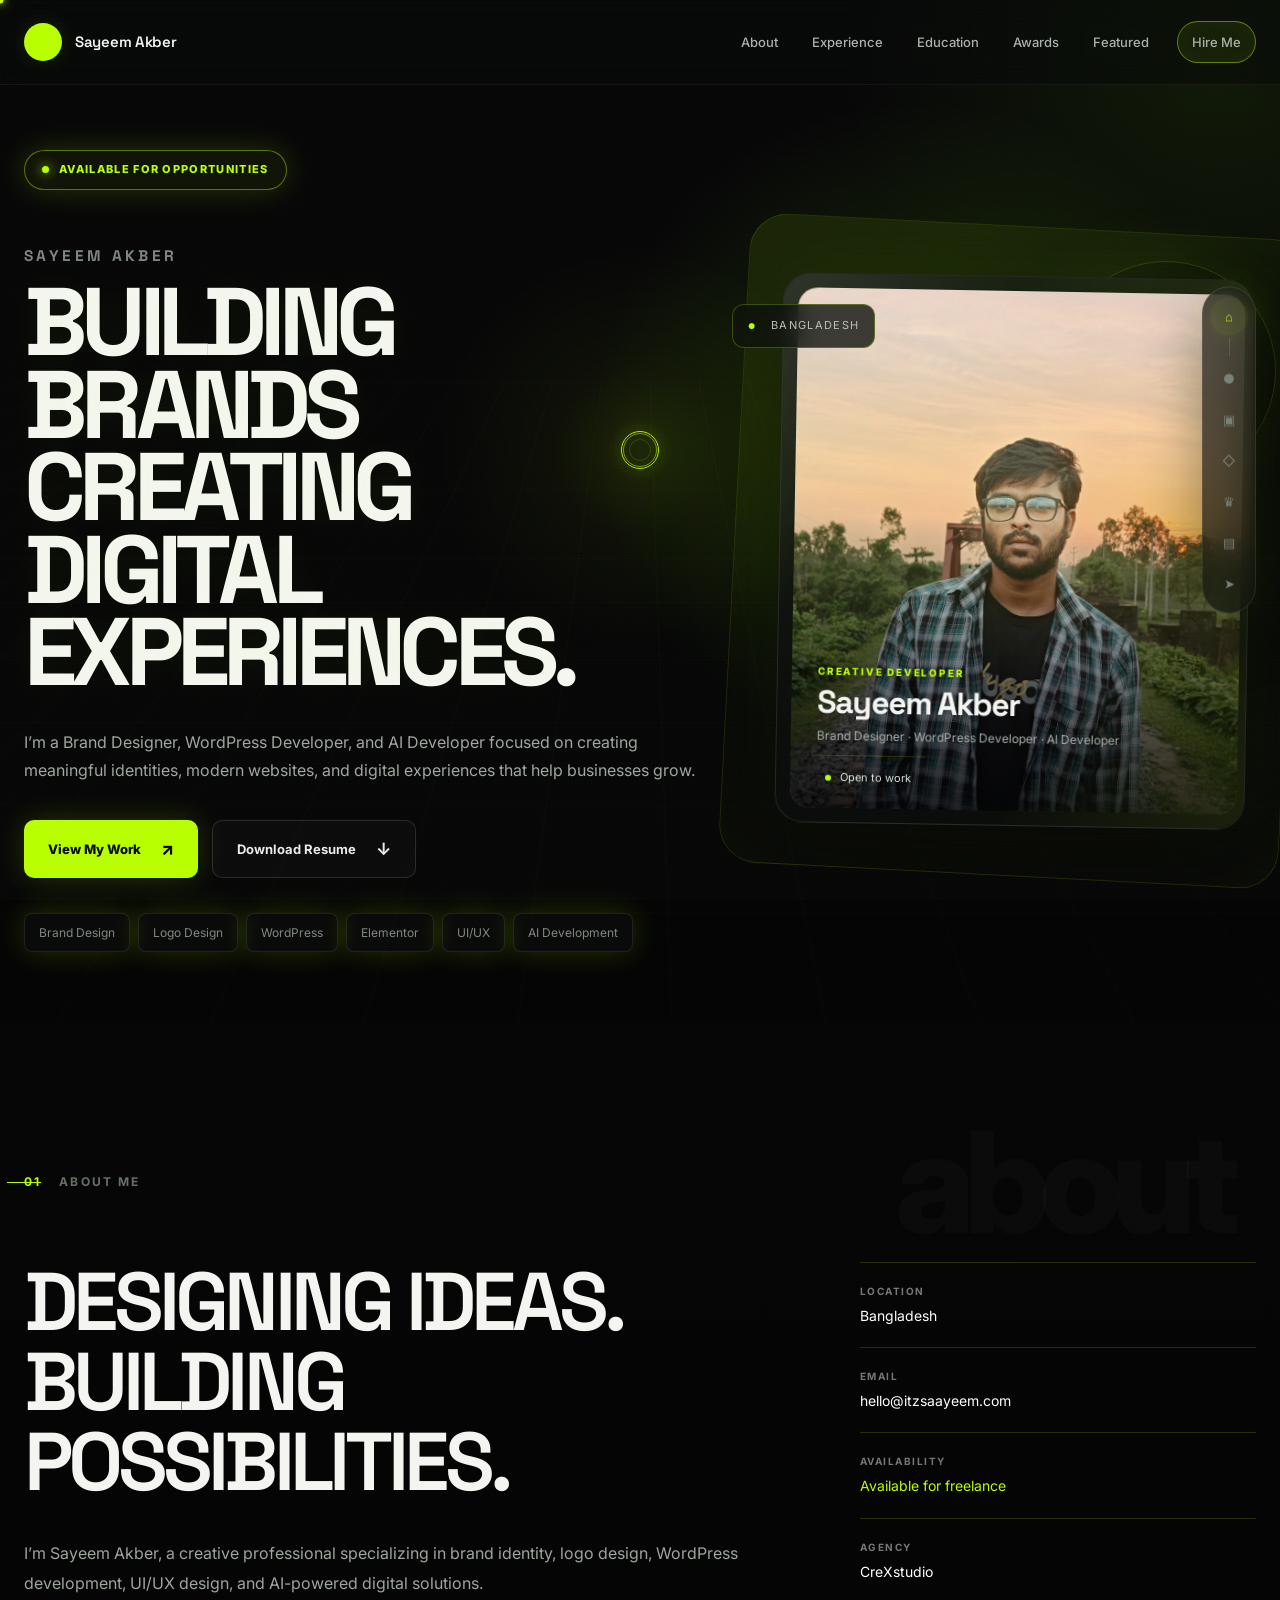
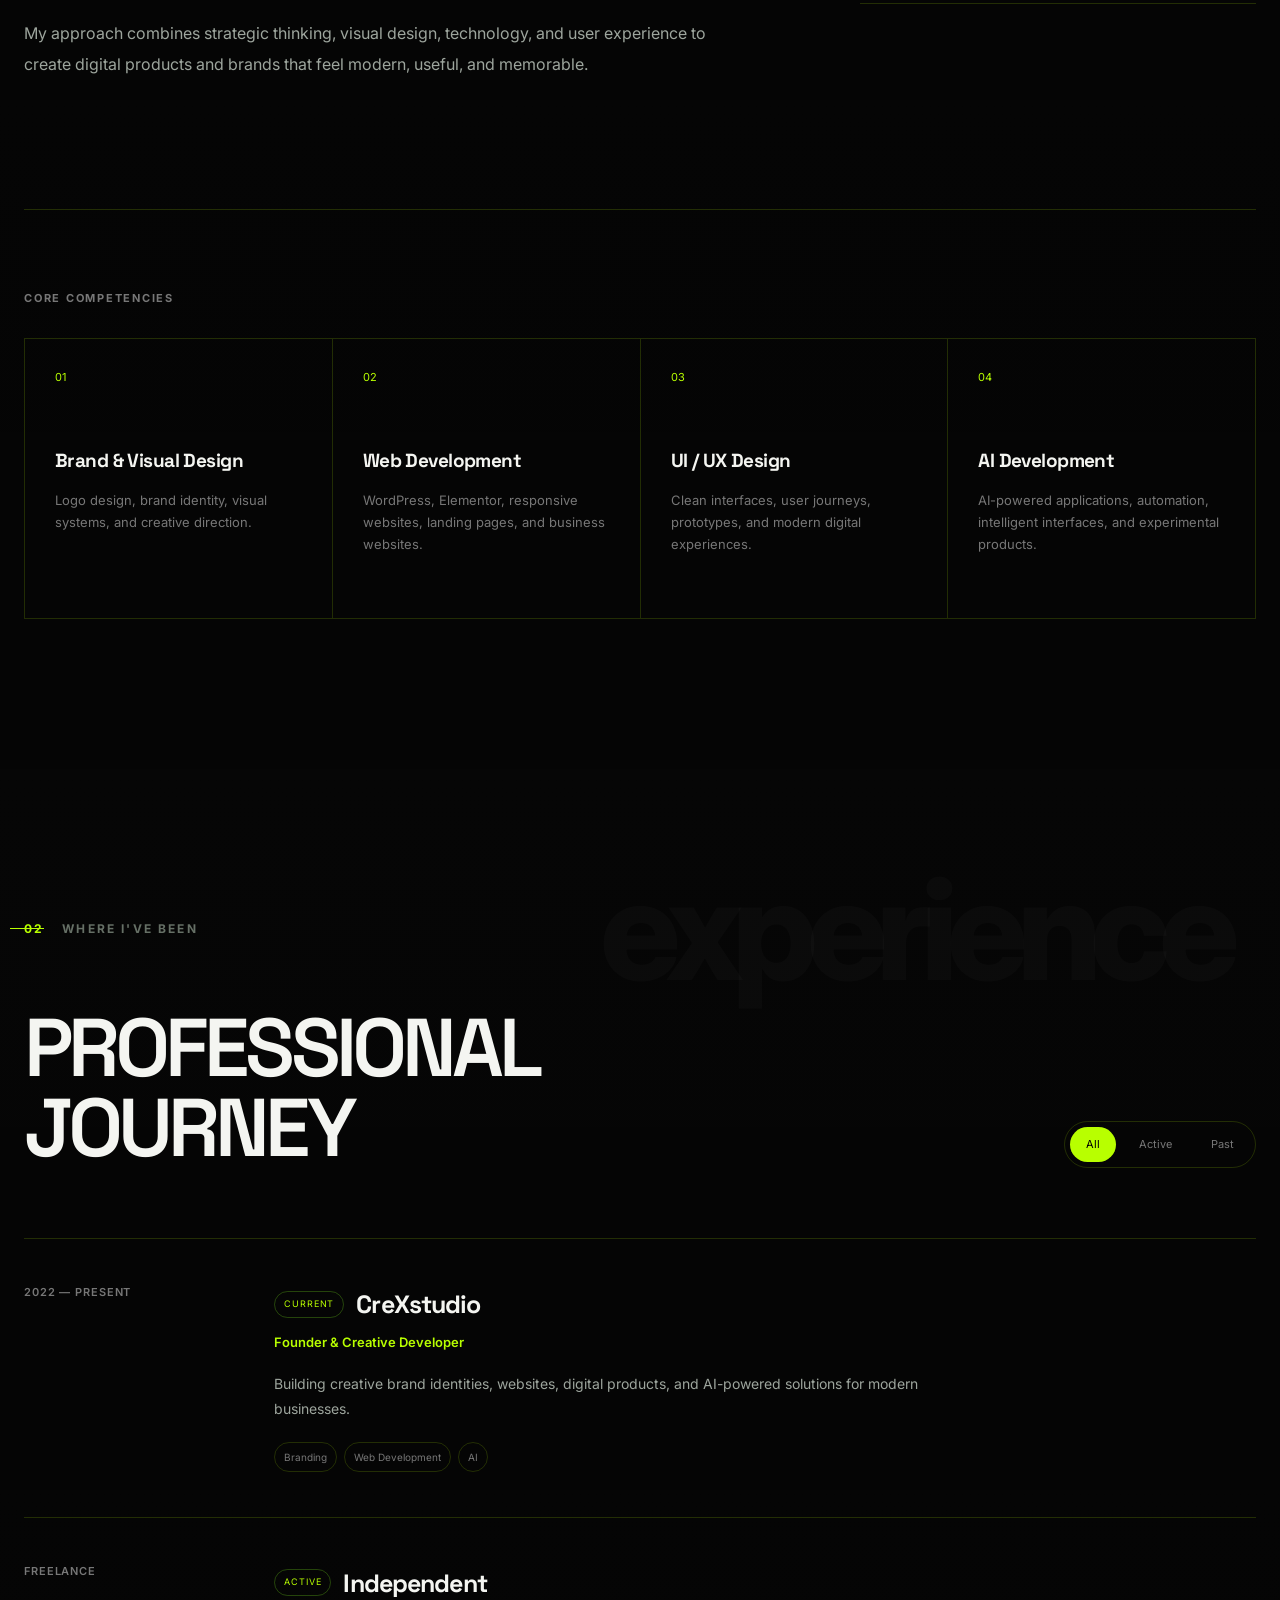
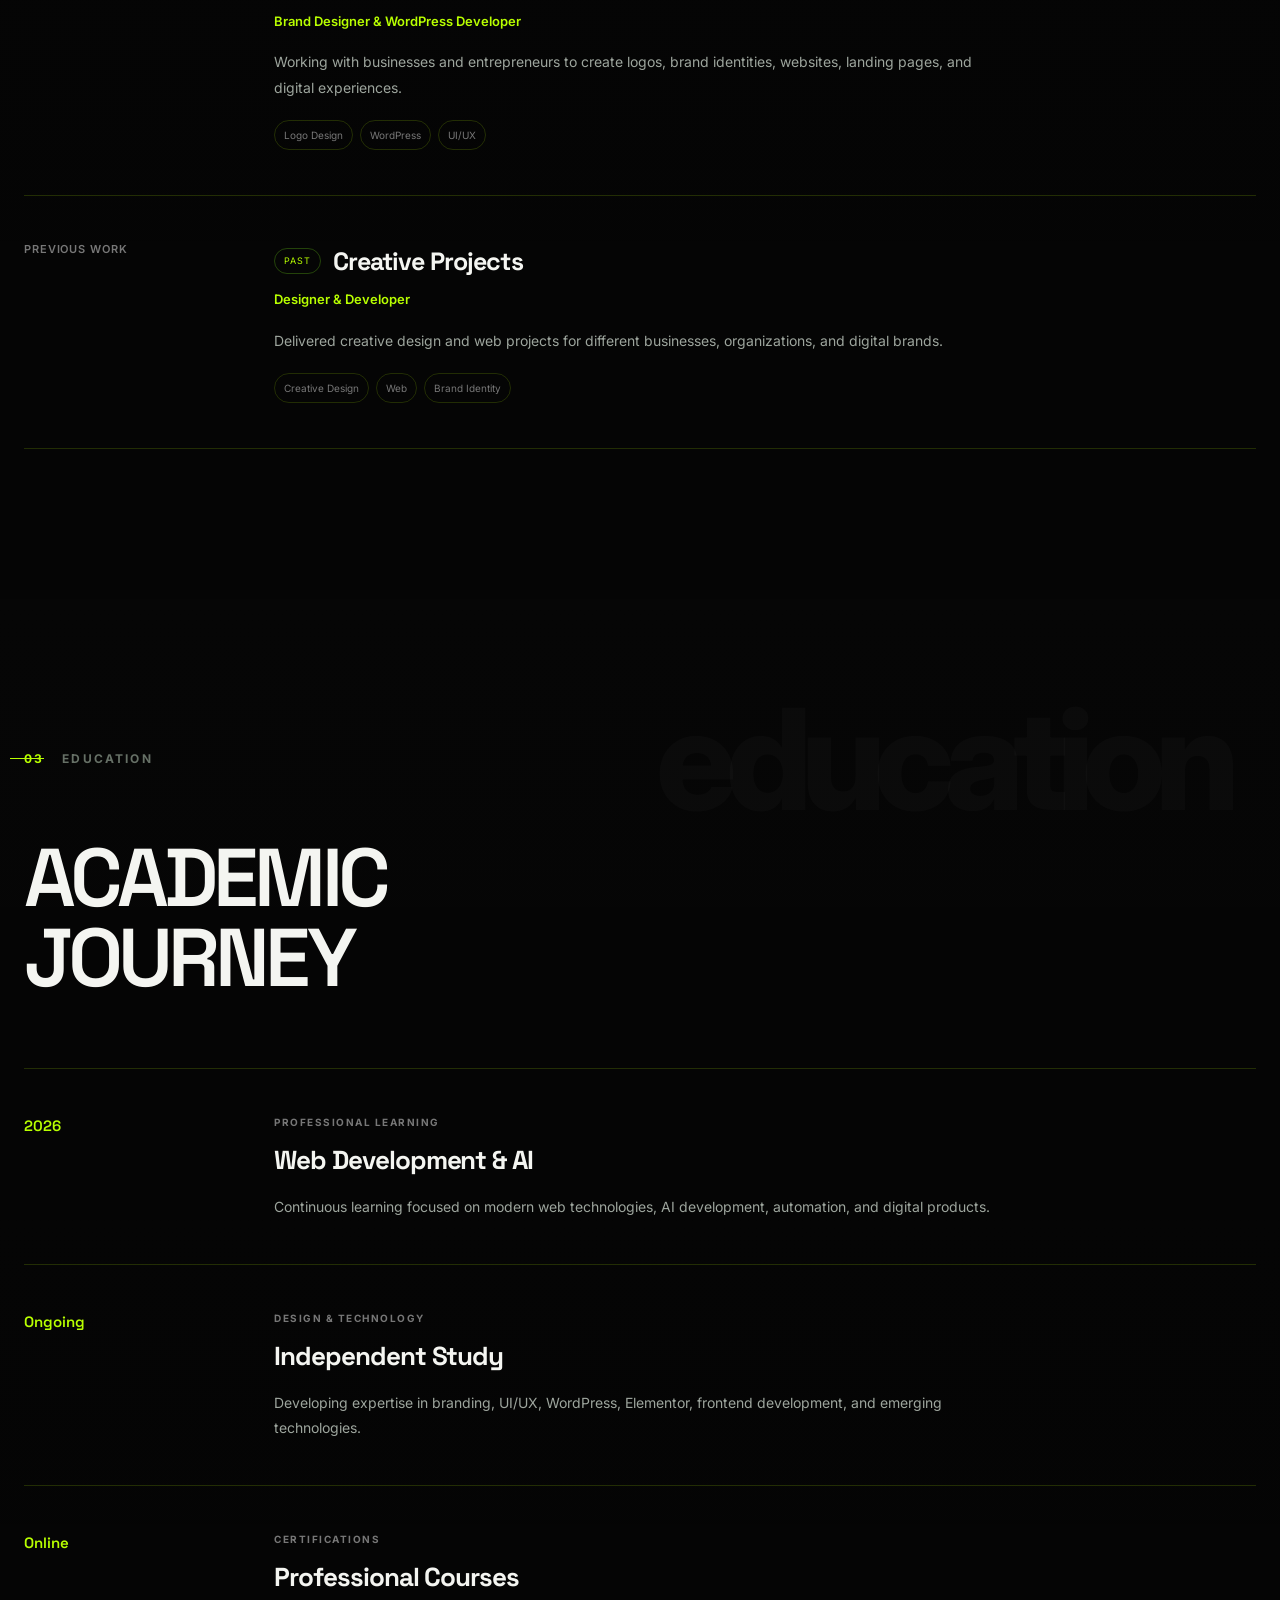
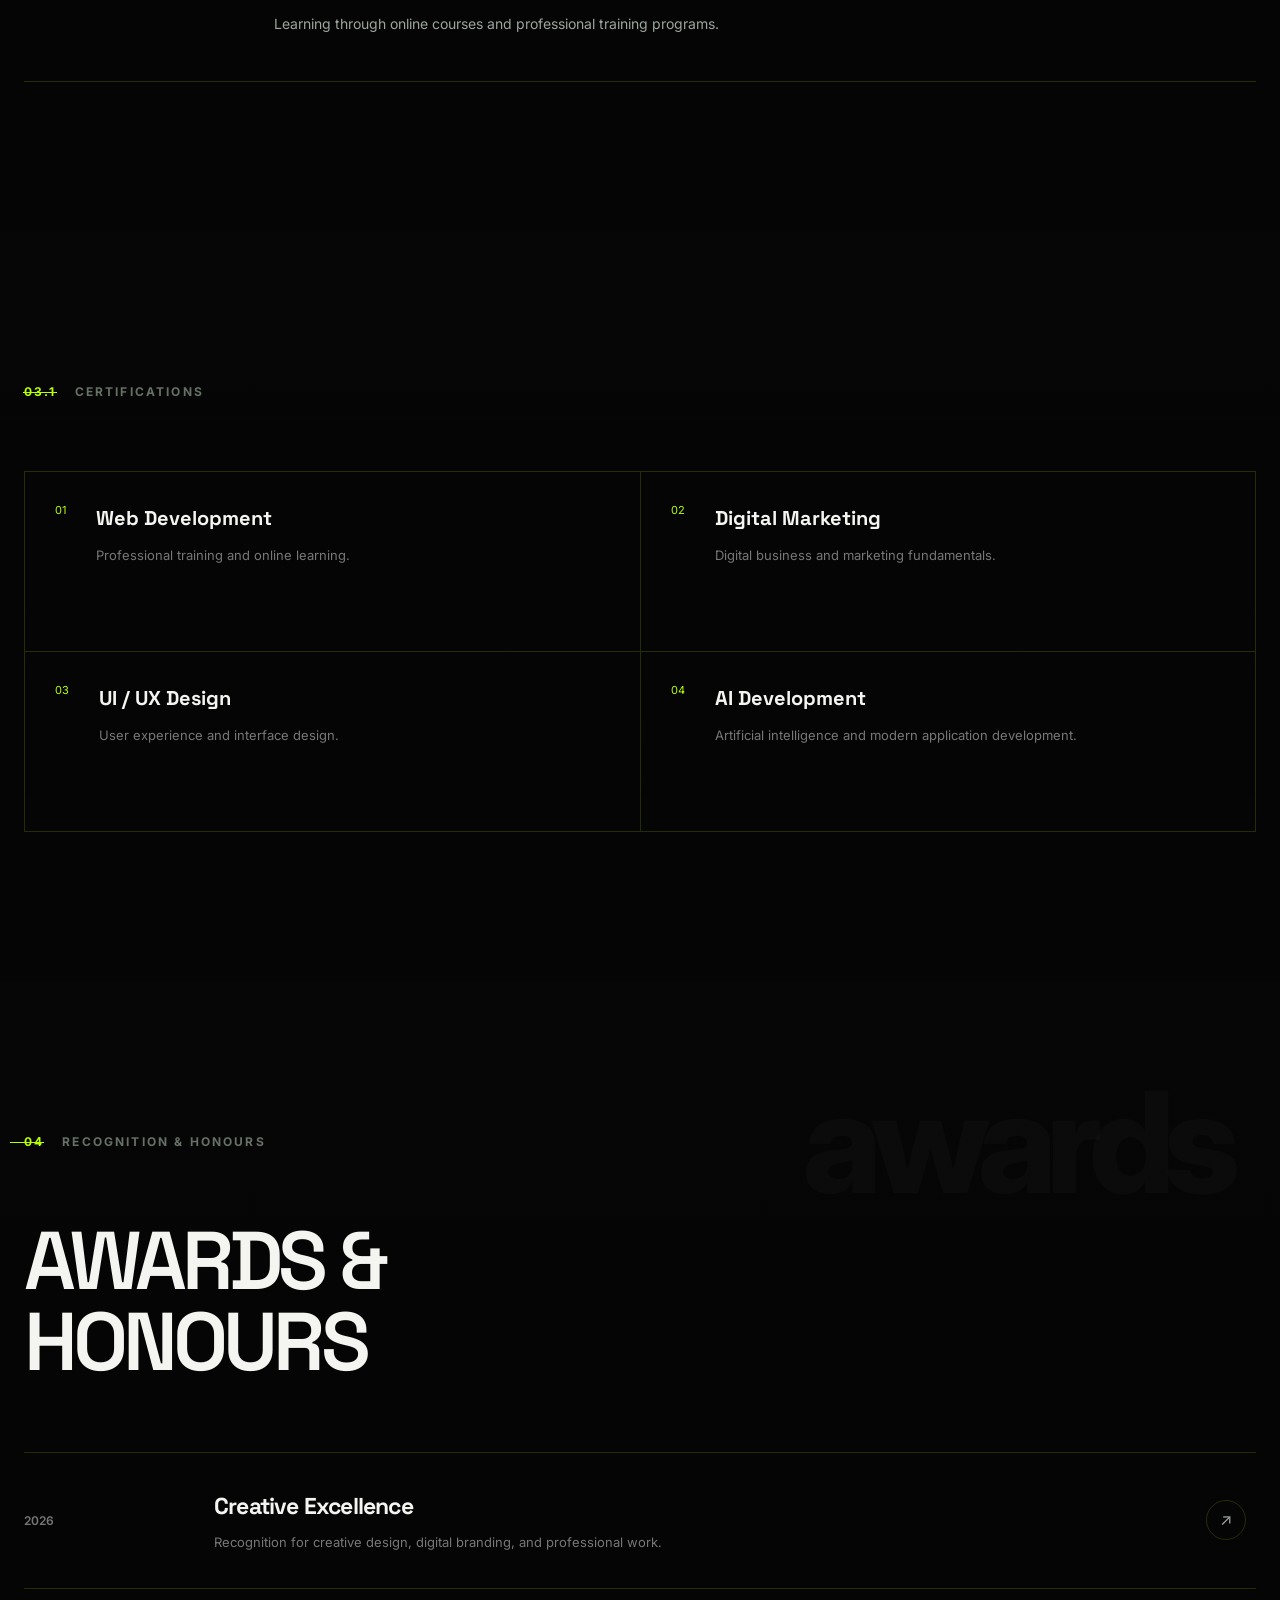
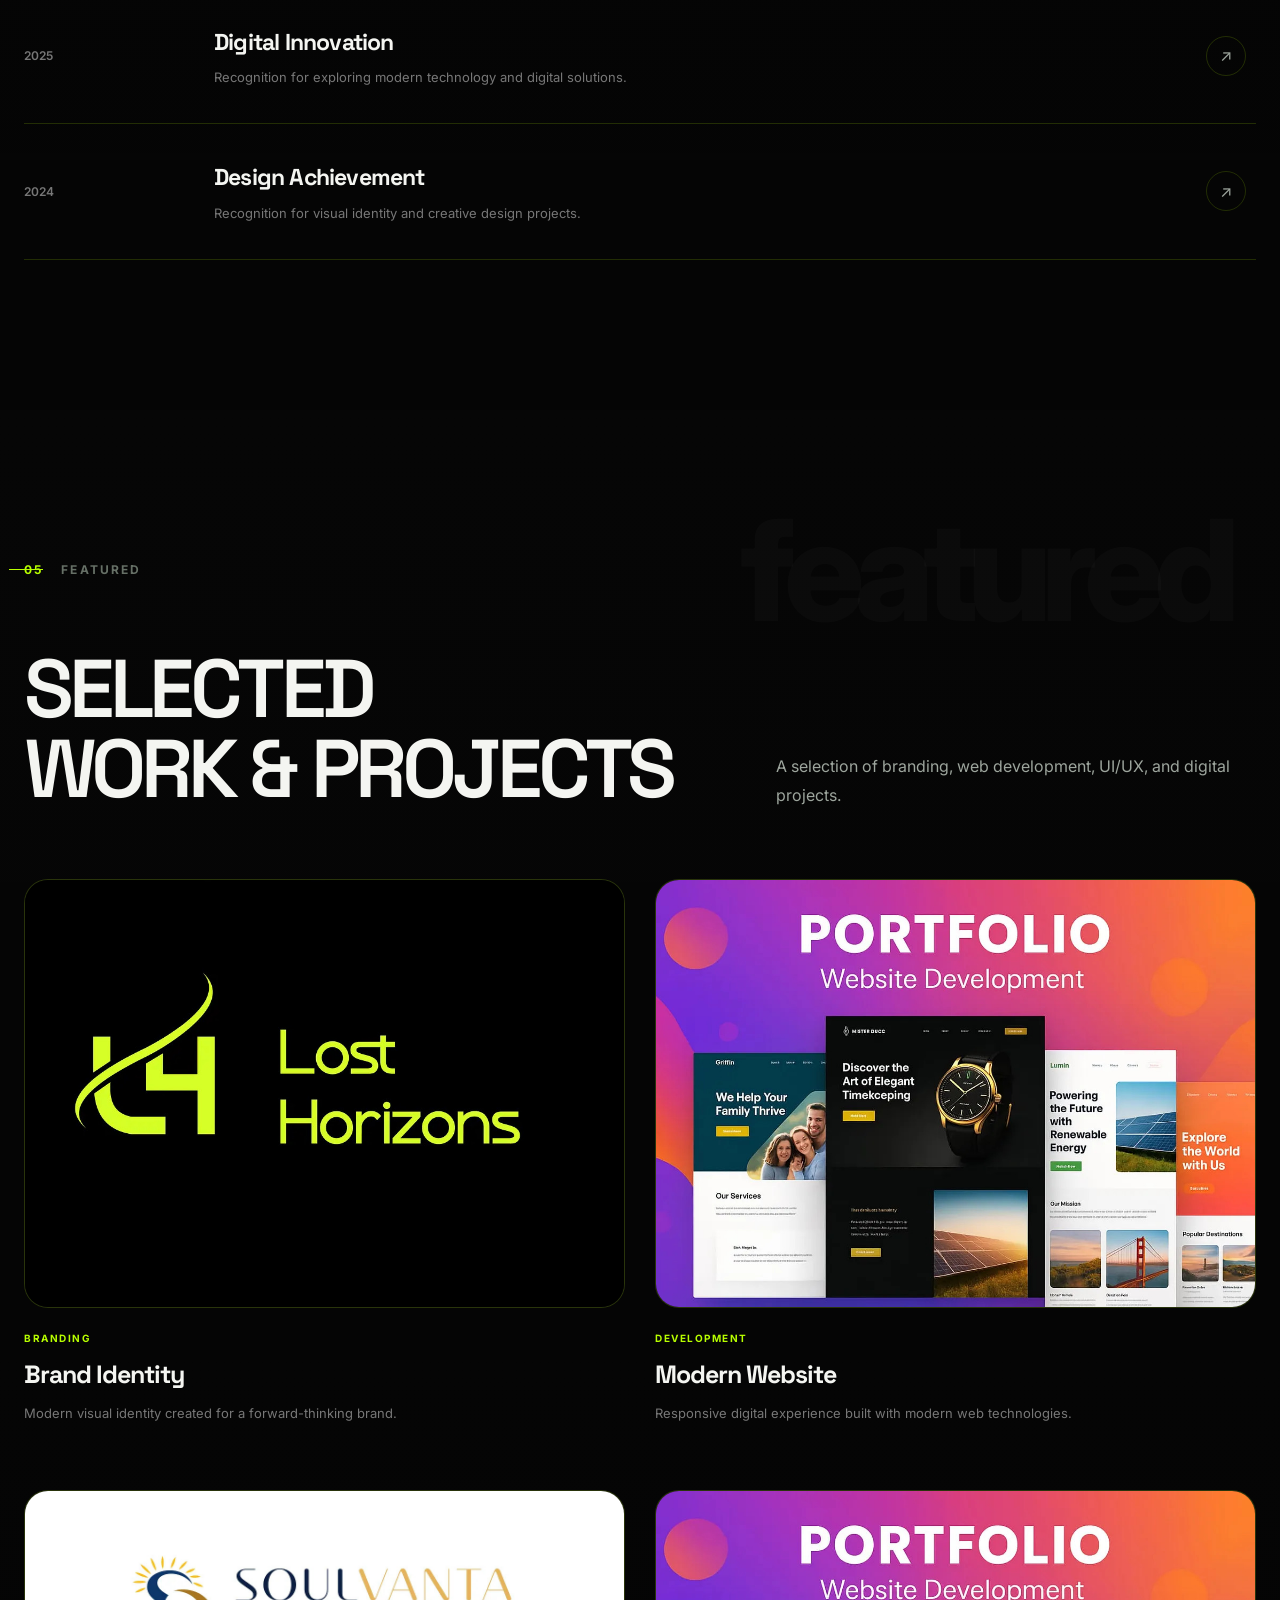
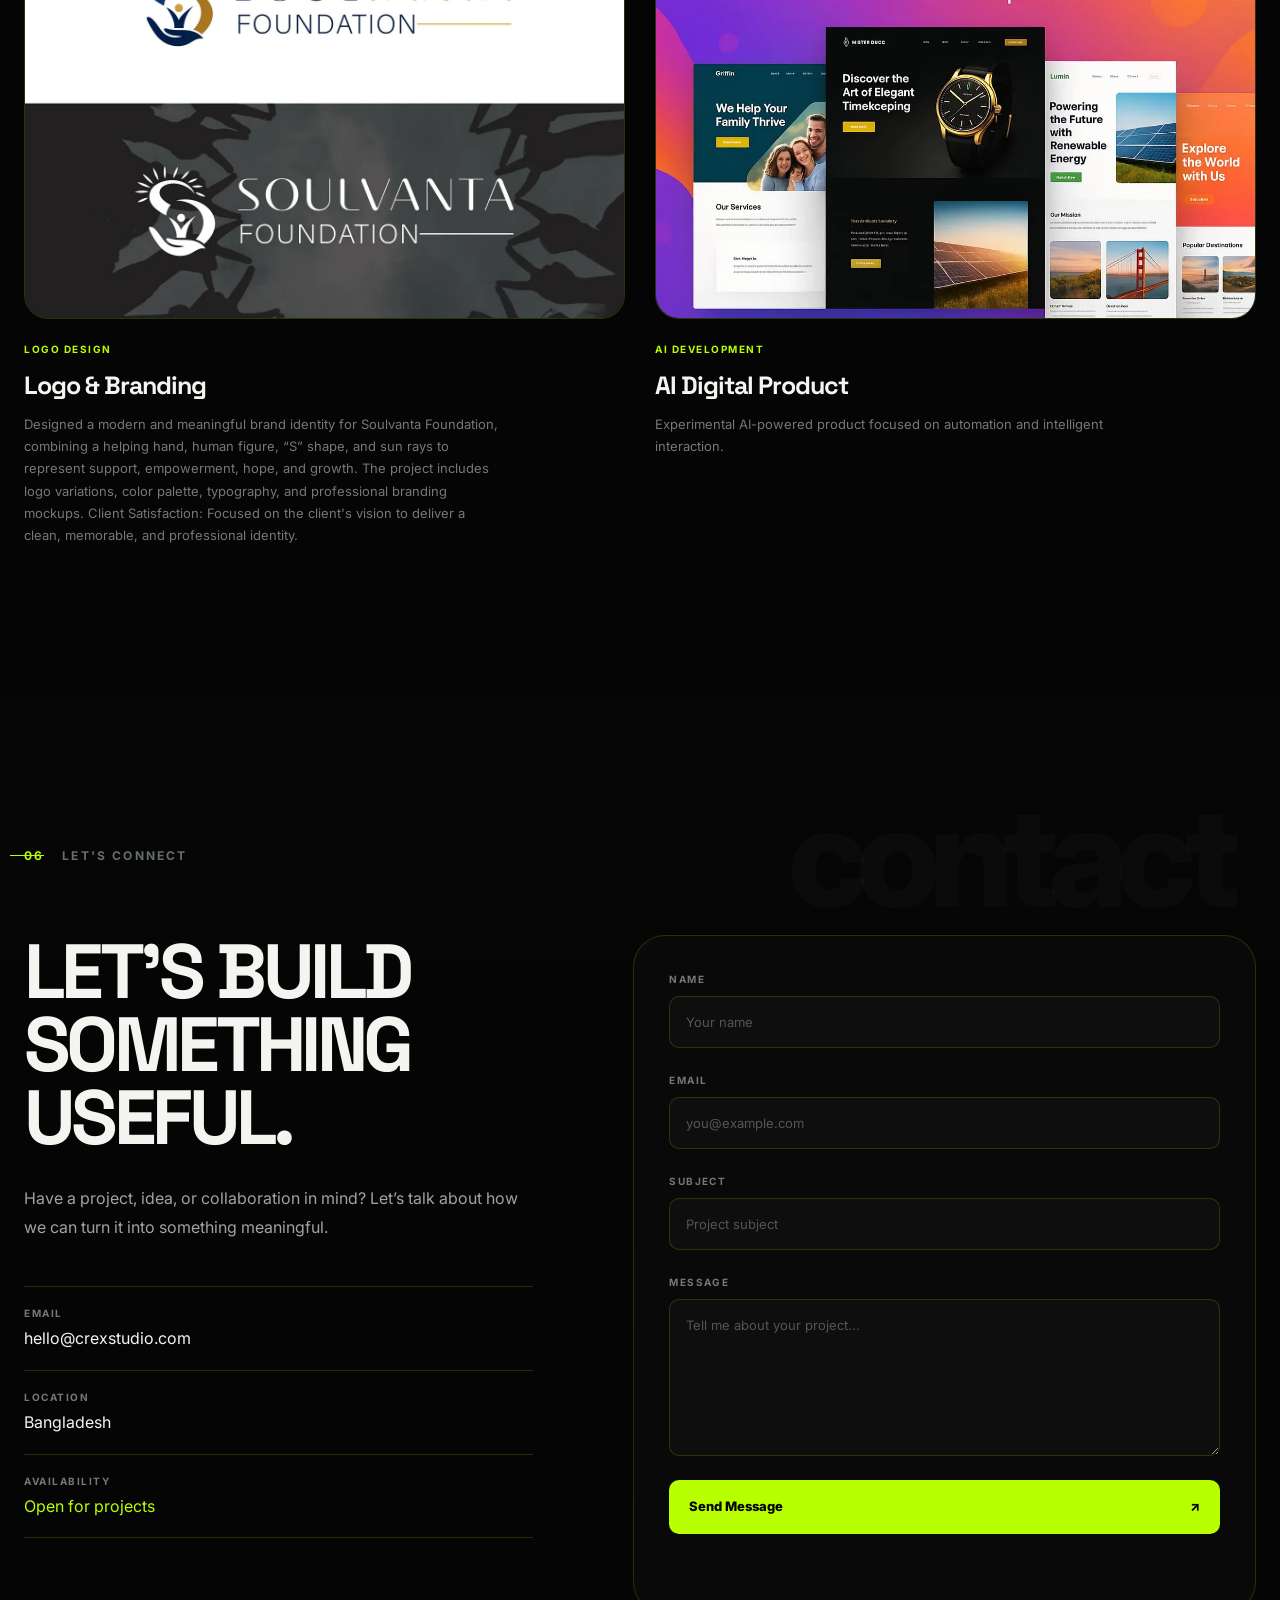
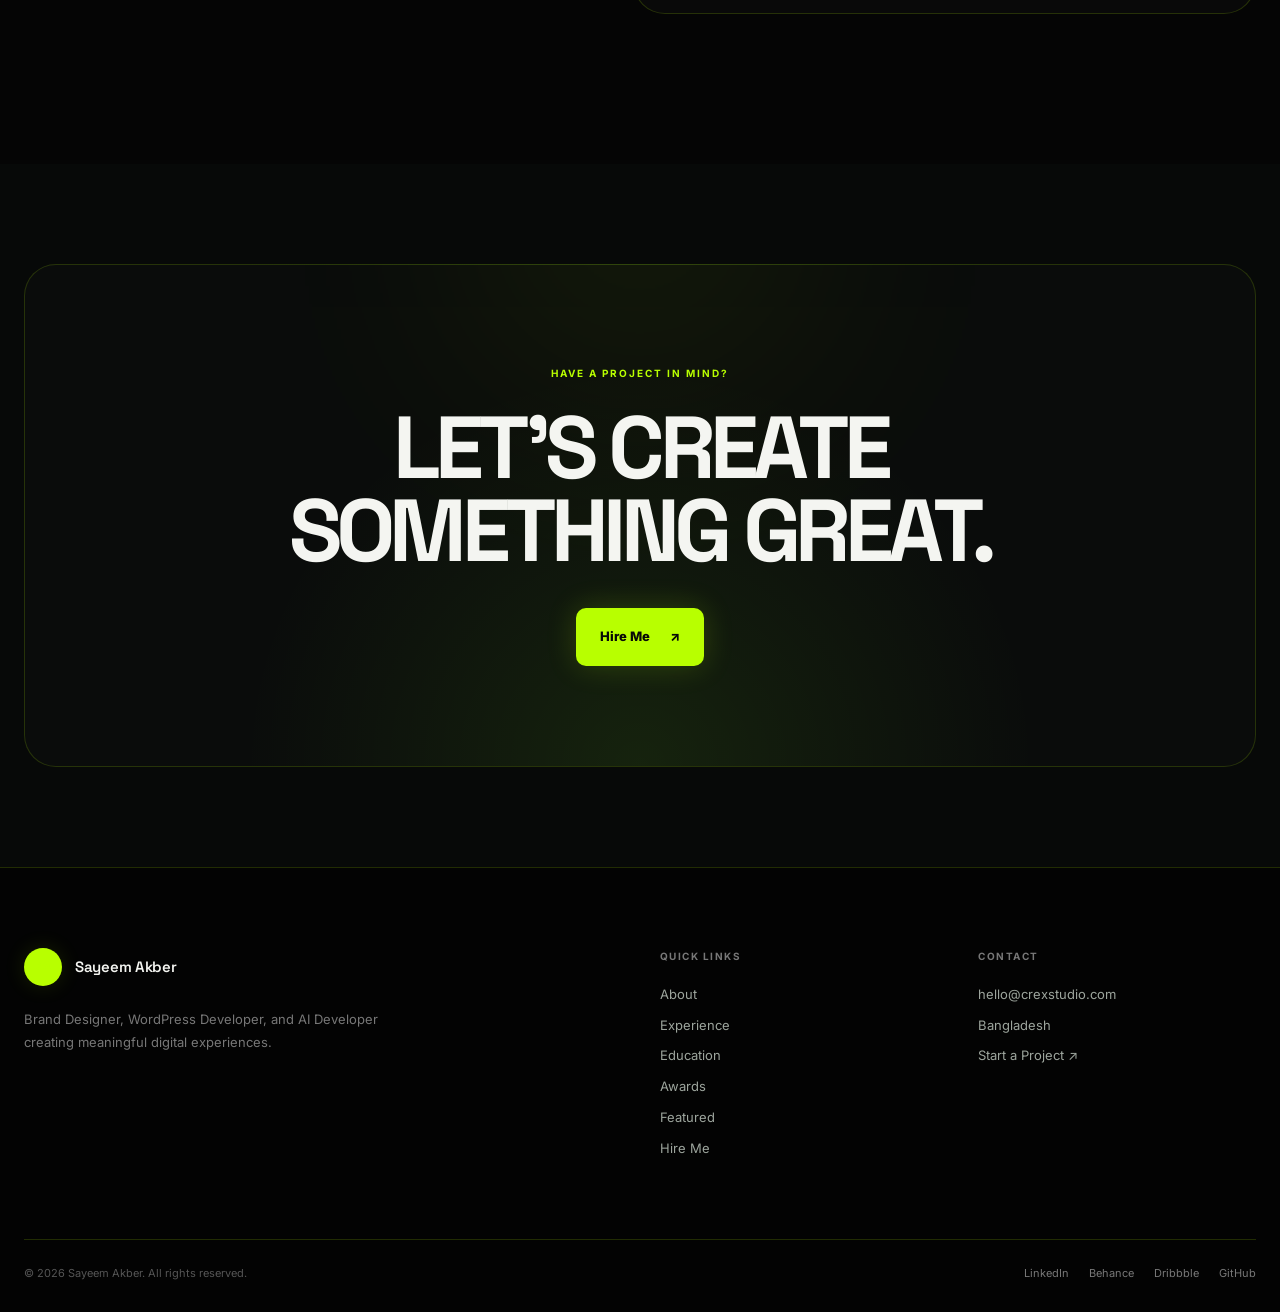
==== index.html @ 8670a40b "Add files via upload" ====
<!DOCTYPE html>
<html lang="en">
<head>
    <meta charset="UTF-8">

    <meta name="viewport" content="width=device-width, initial-scale=1.0">

    <meta
        name="description"
        content="Sayeem Akber — Brand Designer, WordPress Developer and AI Developer."
    >

    <meta
        name="keywords"
        content="Sayeem Akber, Brand Designer, Logo Designer, WordPress Developer, AI Developer, UI UX Designer"
    >

    <meta name="author" content="Sayeem Akber">

    <title>Sayeem Akber — Brand Designer & Developer</title>

    <!-- Google Fonts -->
    <link rel="preconnect" href="https://fonts.googleapis.com">
    <link rel="preconnect" href="https://fonts.gstatic.com" crossorigin>

    <link
        href="https://fonts.googleapis.com/css2?family=Inter:wght@400;500;600;700;800&family=Space+Grotesk:wght@400;500;600;700&display=swap"
        rel="stylesheet"
    >

    <!-- Main CSS -->
    <link rel="stylesheet" href="./css/style.css">

    <!-- Responsive CSS -->
    <link rel="stylesheet" href="./css/responsive.css">
</head>

<body>
    <!-- Cinematic cursor is injected by JavaScript -->

<!-- =========================================================
     PAGE LOADER
========================================================= -->

<div class="page-loader" id="pageLoader">
    <div class="loader-content">
        <span class="loader-logo">SA</span>
        <span class="loader-text">Loading...</span>
    </div>
</div>


<!-- =========================================================
     HEADER
========================================================= -->

<header class="site-header" id="siteHeader">

    <div class="container header-container">

        <!-- Logo -->
        <a href="#home" class="site-logo">
            <span class="logo-mark">SA</span>
            <span class="logo-text">Sayeem Akber</span>
        </a>


        <!-- Desktop Navigation -->
        <nav class="main-navigation" id="mainNavigation">

            <a href="#about" class="nav-link">
                About
            </a>

            <a href="#experience" class="nav-link">
                Experience
            </a>

            <a href="#education" class="nav-link">
                Education
            </a>

            <a href="#awards" class="nav-link">
                Awards
            </a>

            <a href="#featured" class="nav-link">
                Featured
            </a>

            <a href="#contact" class="nav-link nav-hire">
                Hire Me
            </a>

        </nav>


        <!-- Mobile Menu Button -->
        <button
            class="mobile-menu-toggle"
            id="mobileMenuToggle"
            aria-label="Open navigation menu"
            aria-expanded="false"
        >
            <span></span>
            <span></span>
            <span></span>
        </button>

    </div>

</header>


<!-- Floating section navigation -->
<div class="motion-rail" aria-label="Section navigation">
  <a href="#home" data-section="home" title="Home">⌂</a>
  <span class="rail-line"></span>
  <a href="#about" data-section="about" title="About">●</a>
  <a href="#experience" data-section="experience" title="Experience">▣</a>
  <a href="#education" data-section="education" title="Education">◇</a>
  <a href="#awards" data-section="awards" title="Awards">♛</a>
  <a href="#featured" data-section="featured" title="Work">▤</a>
  <a href="#contact" data-section="contact" title="Contact">➤</a>
</div>
<div class="pointer-spot" aria-hidden="true"></div>

<!-- =========================================================
     MAIN
========================================================= -->

<main>


<!-- =========================================================
     HERO SECTION
========================================================= -->

<section class="hero-section" id="home">

    <div class="hero-background">

        <div class="hero-grid"></div>

        <div class="hero-glow hero-glow-one"></div>

        <div class="hero-glow hero-glow-two"></div>

    </div>


    <div class="container hero-container">

        <!-- Hero Content -->

        <div class="hero-content">

            <!-- Availability -->

            <div class="availability-badge">

                <span class="availability-dot"></span>

                <span>
                    Available for Opportunities
                </span>

            </div>


            <!-- Main Heading -->

            <h1 class="hero-title">

                <span class="hero-name">
                    Sayeem Akber
                </span>

                <span class="hero-headline">
                    BUILDING BRANDS
                    <br>
                    CREATING DIGITAL
                    <br>
                    EXPERIENCES.
                </span>

            </h1>


            <!-- Introduction -->

            <p class="hero-description">

                I’m a Brand Designer, WordPress Developer, and AI Developer
                focused on creating meaningful identities, modern websites,
                and digital experiences that help businesses grow.

            </p>


            <!-- Hero Buttons -->

            <div class="hero-buttons">

                <a href="#featured" class="btn btn-primary">
                    <span>View My Work</span>
                    <span class="btn-arrow">↗</span>
                </a>


                <a
                    href="./resume/Sayeem-Akber-Resume.pdf"
                    class="btn btn-secondary"
                    target="_blank"
                    rel="noopener"
                >
                    <span>Download Resume</span>
                    <span class="btn-arrow">↓</span>
                </a>

            </div>


            <!-- Skill Tags -->

            <div class="skill-tags">

                <span class="skill-tag">
                    Brand Design
                </span>

                <span class="skill-tag">
                    Logo Design
                </span>

                <span class="skill-tag">
                    WordPress
                </span>

                <span class="skill-tag">
                    Elementor
                </span>

                <span class="skill-tag">
                    UI/UX
                </span>

                <span class="skill-tag">
                    AI Development
                </span>

            </div>

        </div>


        <!-- Hero Profile Card -->

        <div class="hero-profile">

            <div class="profile-card">

                <div class="profile-image-wrapper">

                    <div class="profile-image-glow"></div>

                    <img
                        src="./assets/profile.jpg"
                        alt="Sayeem Akber"
                        class="profile-image"
                    >

                </div>


                <div class="profile-card-content">

                    <span class="profile-role">
                        Creative Developer
                    </span>

                    <h2>
                        Sayeem Akber
                    </h2>

                    <p>
                        Brand Designer · WordPress Developer · AI Developer
                    </p>

                </div>


                <div class="profile-status">

                    <span class="status-dot"></span>

                    <span>
                        Open to work
                    </span>

                </div>

            </div>


            <!-- Location -->

            <div class="hero-location">

                <span class="location-icon">
                    ●
                </span>

                <span>
                    Bangladesh
                </span>

            </div>

        </div>

    </div>

</section>


<!-- =========================================================
     ABOUT SECTION
========================================================= -->

<section class="about-section section" id="about">

    <div class="container">

        <div class="section-header reveal-up">

            <span class="section-number">
                01
            </span>

            <span class="section-label">
                About Me
            </span>

        </div>


        <div class="about-grid">

            <!-- About Intro -->

            <div class="about-intro">

                <h2 class="section-title reveal-up">
                    DESIGNING IDEAS.
                    <br>
                    BUILDING POSSIBILITIES.
                </h2>

                <p class="about-text">

                    I’m Sayeem Akber, a creative professional specializing
                    in brand identity, logo design, WordPress development,
                    UI/UX design, and AI-powered digital solutions.

                </p>

                <p class="about-text">

                    My approach combines strategic thinking, visual design,
                    technology, and user experience to create digital
                    products and brands that feel modern, useful, and memorable.

                </p>

            </div>


            <!-- About Details -->

            <div class="about-details">

                <div class="detail-item">

                    <span class="detail-label">
                        Location
                    </span>

                    <span class="detail-value">
                        Bangladesh
                    </span>

                </div>


                <div class="detail-item">

                    <span class="detail-label">
                        Email
                    </span>

                    <a
                        href="mailto:hello@itzsaayeem.com"
                        class="detail-value"
                    >
                        hello@itzsaayeem.com
                    </a>

                </div>


                <div class="detail-item">

                    <span class="detail-label">
                        Availability
                    </span>

                    <span class="detail-value available">
                        Available for freelance
                    </span>

                </div>


                <div class="detail-item">

                    <span class="detail-label">
                        Agency
                    </span>

                    <span class="detail-value">
                        CreXstudio
                    </span>

                </div>

            </div>

        </div>


        <!-- Core Competencies -->

        <div class="competencies">

            <div class="competencies-heading">

                <span>
                    Core Competencies
                </span>

            </div>


            <div class="competency-grid">

                <div class="competency-card">

                    <span class="competency-number">
                        01
                    </span>

                    <h3>
                        Brand & Visual Design
                    </h3>

                    <p>
                        Logo design, brand identity, visual systems,
                        and creative direction.
                    </p>

                </div>


                <div class="competency-card">

                    <span class="competency-number">
                        02
                    </span>

                    <h3>
                        Web Development
                    </h3>

                    <p>
                        WordPress, Elementor, responsive websites,
                        landing pages, and business websites.
                    </p>

                </div>


                <div class="competency-card">

                    <span class="competency-number">
                        03
                    </span>

                    <h3>
                        UI / UX Design
                    </h3>

                    <p>
                        Clean interfaces, user journeys,
                        prototypes, and modern digital experiences.
                    </p>

                </div>


                <div class="competency-card">

                    <span class="competency-number">
                        04
                    </span>

                    <h3>
                        AI Development
                    </h3>

                    <p>
                        AI-powered applications, automation,
                        intelligent interfaces, and experimental products.
                    </p>

                </div>

            </div>

        </div>

    </div>

</section>


<!-- =========================================================
     EXPERIENCE SECTION
========================================================= -->

<section class="experience-section section" id="experience">

    <div class="container">

        <div class="section-header reveal-up">

            <span class="section-number">
                02
            </span>

            <span class="section-label">
                Where I've Been
            </span>

        </div>


        <div class="section-heading-row">

            <h2 class="section-title reveal-up">
                PROFESSIONAL
                <br>
                JOURNEY
            </h2>


            <!-- Experience Filters -->

            <div class="experience-filters">

                <button
                    class="filter-btn active"
                    data-filter="all"
                >
                    All
                </button>

                <button
                    class="filter-btn"
                    data-filter="active"
                >
                    Active
                </button>

                <button
                    class="filter-btn"
                    data-filter="past"
                >
                    Past
                </button>

            </div>

        </div>


        <!-- Experience List -->

        <div class="experience-list">


            <!-- Experience 01 -->

            <article
                class="experience-item"
                data-category="active"
            >

                <div class="experience-date">
                    2022 — Present
                </div>


                <div class="experience-main">

                    <div class="experience-company">

                        <span class="experience-status">
                            Current
                        </span>

                        <h3>
                            CreXstudio
                        </h3>

                    </div>


                    <div class="experience-role">
                        Founder & Creative Developer
                    </div>


                    <p class="experience-description">

                        Building creative brand identities, websites,
                        digital products, and AI-powered solutions for
                        modern businesses.

                    </p>


                    <div class="experience-tags">

                        <span>Branding</span>
                        <span>Web Development</span>
                        <span>AI</span>

                    </div>

                </div>

            </article>


            <!-- Experience 02 -->

            <article
                class="experience-item"
                data-category="active"
            >

                <div class="experience-date">
                    Freelance
                </div>


                <div class="experience-main">

                    <div class="experience-company">

                        <span class="experience-status">
                            Active
                        </span>

                        <h3>
                            Independent
                        </h3>

                    </div>


                    <div class="experience-role">
                        Brand Designer & WordPress Developer
                    </div>


                    <p class="experience-description">

                        Working with businesses and entrepreneurs to
                        create logos, brand identities, websites,
                        landing pages, and digital experiences.

                    </p>


                    <div class="experience-tags">

                        <span>Logo Design</span>
                        <span>WordPress</span>
                        <span>UI/UX</span>

                    </div>

                </div>

            </article>


            <!-- Experience 03 -->

            <article
                class="experience-item"
                data-category="past"
            >

                <div class="experience-date">
                    Previous Work
                </div>


                <div class="experience-main">

                    <div class="experience-company">

                        <span class="experience-status">
                            Past
                        </span>

                        <h3>
                            Creative Projects
                        </h3>

                    </div>


                    <div class="experience-role">
                        Designer & Developer
                    </div>


                    <p class="experience-description">

                        Delivered creative design and web projects
                        for different businesses, organizations,
                        and digital brands.

                    </p>


                    <div class="experience-tags">

                        <span>Creative Design</span>
                        <span>Web</span>
                        <span>Brand Identity</span>

                    </div>

                </div>

            </article>


        </div>

    </div>

</section>


<!-- =========================================================
     EDUCATION SECTION
========================================================= -->

<section class="education-section section" id="education">

    <div class="container">

        <div class="section-header reveal-up">

            <span class="section-number">
                03
            </span>

            <span class="section-label">
                Education
            </span>

        </div>


        <div class="education-heading">

            <h2 class="section-title reveal-up">
                ACADEMIC
                <br>
                JOURNEY
            </h2>

        </div>


        <div class="education-list">


            <!-- Education 01 -->

            <article class="education-item">

                <div class="education-year">
                    2026
                </div>


                <div class="education-content">

                    <span class="education-type">
                        Professional Learning
                    </span>

                    <h3>
                        Web Development & AI
                    </h3>

                    <p>
                        Continuous learning focused on modern web
                        technologies, AI development, automation,
                        and digital products.
                    </p>

                </div>

            </article>


            <!-- Education 02 -->

            <article class="education-item">

                <div class="education-year">
                    Ongoing
                </div>


                <div class="education-content">

                    <span class="education-type">
                        Design & Technology
                    </span>

                    <h3>
                        Independent Study
                    </h3>

                    <p>
                        Developing expertise in branding, UI/UX,
                        WordPress, Elementor, frontend development,
                        and emerging technologies.
                    </p>

                </div>

            </article>


            <!-- Education 03 -->

            <article class="education-item">

                <div class="education-year">
                    Online
                </div>


                <div class="education-content">

                    <span class="education-type">
                        Certifications
                    </span>

                    <h3>
                        Professional Courses
                    </h3>

                    <p>
                        Learning through online courses and
                        professional training programs.
                    </p>

                </div>

            </article>

        </div>

    </div>

</section>


<!-- =========================================================
     CERTIFICATIONS SECTION
========================================================= -->

<section class="certifications-section section">

    <div class="container">

        <div class="section-header reveal-up">

            <span class="section-number">
                03.1
            </span>

            <span class="section-label">
                Certifications
            </span>

        </div>


        <div class="certification-grid">


            <!-- Certification -->

            <article class="certification-card">

                <span class="certification-number">
                    01
                </span>

                <div>

                    <h3>
                        Web Development
                    </h3>

                    <p>
                        Professional training and online learning.
                    </p>

                </div>

            </article>


            <article class="certification-card">

                <span class="certification-number">
                    02
                </span>

                <div>

                    <h3>
                        Digital Marketing
                    </h3>

                    <p>
                        Digital business and marketing fundamentals.
                    </p>

                </div>

            </article>


            <article class="certification-card">

                <span class="certification-number">
                    03
                </span>

                <div>

                    <h3>
                        UI / UX Design
                    </h3>

                    <p>
                        User experience and interface design.
                    </p>

                </div>

            </article>


            <article class="certification-card">

                <span class="certification-number">
                    04
                </span>

                <div>

                    <h3>
                        AI Development
                    </h3>

                    <p>
                        Artificial intelligence and modern application development.
                    </p>

                </div>

            </article>

        </div>

    </div>

</section>


<!-- =========================================================
     AWARDS SECTION
========================================================= -->

<section class="awards-section section" id="awards">

    <div class="container">

        <div class="section-header reveal-up">

            <span class="section-number">
                04
            </span>

            <span class="section-label">
                Recognition & Honours
            </span>

        </div>


        <div class="awards-heading">

            <h2 class="section-title reveal-up">
                AWARDS &
                <br>
                HONOURS
            </h2>

        </div>


        <div class="awards-list">


            <!-- Award 01 -->

            <article class="award-item">

                <div class="award-year">
                    2026
                </div>


                <div class="award-content">

                    <h3>
                        Creative Excellence
                    </h3>

                    <p>
                        Recognition for creative design,
                        digital branding, and professional work.
                    </p>

                </div>


                <span class="award-arrow">
                    ↗
                </span>

            </article>


            <!-- Award 02 -->

            <article class="award-item">

                <div class="award-year">
                    2025
                </div>


                <div class="award-content">

                    <h3>
                        Digital Innovation
                    </h3>

                    <p>
                        Recognition for exploring modern
                        technology and digital solutions.
                    </p>

                </div>


                <span class="award-arrow">
                    ↗
                </span>

            </article>


            <!-- Award 03 -->

            <article class="award-item">

                <div class="award-year">
                    2024
                </div>


                <div class="award-content">

                    <h3>
                        Design Achievement
                    </h3>

                    <p>
                        Recognition for visual identity and
                        creative design projects.
                    </p>

                </div>


                <span class="award-arrow">
                    ↗
                </span>

            </article>

        </div>

    </div>

</section>


<!-- =========================================================
     FEATURED SECTION
========================================================= -->

<section class="featured-section section" id="featured">

    <div class="container">

        <div class="section-header reveal-up">

            <span class="section-number">
                05
            </span>

            <span class="section-label">
                Featured
            </span>

        </div>


        <div class="featured-heading">

            <h2 class="section-title reveal-up">
                SELECTED
                <br>
                WORK & PROJECTS
            </h2>

            <p class="section-description">

                A selection of branding, web development,
                UI/UX, and digital projects.

            </p>

        </div>


        <!-- Featured Projects -->

        <div class="projects-grid">


            <!-- Project 01 -->

            <article class="project-card reveal-up">

                <div class="project-image">

                    <img
                        src="./assets/lost-horizons.jpg"
                        alt="Brand Identity Project"
                    >

                    <div class="project-overlay">

                        <a href="#" class="project-link">
                            
                        </a>

                    </div>

                </div>


                <div class="project-info">

                    <div class="project-meta">
                        Branding
                    </div>

                    <h3>
                        Brand Identity
                    </h3>

                    <p>
                        Modern visual identity created for a
                        forward-thinking brand.
                    </p>

                </div>

            </article>


            <!-- Project 02 -->

            <article class="project-card reveal-up">

                <div class="project-image">

                    <img
                        src="./assets/wordpress.jpg"
                        alt="Website Development Project"
                    >

                    <div class="project-overlay">

                        <a href="#" class="project-link">
                            
                        </a>

                    </div>

                </div>


                <div class="project-info">

                    <div class="project-meta">
                        Development
                    </div>

                    <h3>
                        Modern Website
                    </h3>

                    <p>
                        Responsive digital experience built
                        with modern web technologies.
                    </p>

                </div>

            </article>


            <!-- Project 03 -->

            <article class="project-card reveal-up">

                <div class="project-image">

                    <img
                        src="./assets/soulvanta-foundation.jpg"
                        alt="UI UX Design Project"
                    >

                    <div class="project-overlay">

                        <a href="#" class="project-link">
                            
                        </a>

                    </div>

                </div>


                <div class="project-info">

                    <div class="project-meta">
                        Logo Design
                    </div>

                    <h3>
                        Logo & Branding
                    </h3>

                    <p>
                        Designed a modern and meaningful brand identity for Soulvanta Foundation, combining a helping hand, human figure, “S” shape, and sun rays to represent support, empowerment, hope, and growth.

The project includes logo variations, color palette, typography, and professional branding mockups.

Client Satisfaction: Focused on the client's vision to deliver a clean, memorable, and professional identity.
                    </p>

                </div>

            </article>


            <!-- Project 04 -->

            <article class="project-card reveal-up">

                <div class="project-image">

                    <img
                        src="./assets/wordpress.jpg"
                        alt="AI Development Project"
                    >

                    <div class="project-overlay">

                        <a href="#" class="project-link">
                            View Project ↗
                        </a>

                    </div>

                </div>


                <div class="project-info">

                    <div class="project-meta">
                        AI Development
                    </div>

                    <h3>
                        AI Digital Product
                    </h3>

                    <p>
                        Experimental AI-powered product focused
                        on automation and intelligent interaction.
                    </p>

                </div>

            </article>

        </div>

    </div>

</section>


<!-- =========================================================
     CONTACT SECTION
========================================================= -->

<section class="contact-section section" id="contact">

    <div class="container">

        <div class="section-header reveal-up">

            <span class="section-number">
                06
            </span>

            <span class="section-label">
                Let's Connect
            </span>

        </div>


        <div class="contact-grid">


            <!-- Contact Information -->

            <div class="contact-info">

                <h2 class="contact-title">
                    LET'S BUILD
                    <br>
                    SOMETHING
                    <br>
                    USEFUL.
                </h2>


                <p class="contact-description">

                    Have a project, idea, or collaboration in mind?
                    Let’s talk about how we can turn it into something
                    meaningful.

                </p>


                <div class="contact-details">


                    <div class="contact-detail">

                        <span class="contact-label">
                            Email
                        </span>

                        <a
                            href="mailto:hello@crexstudio.com"
                        >
                            hello@crexstudio.com
                        </a>

                    </div>


                    <div class="contact-detail">

                        <span class="contact-label">
                            Location
                        </span>

                        <span>
                            Bangladesh
                        </span>

                    </div>


                    <div class="contact-detail">

                        <span class="contact-label">
                            Availability
                        </span>

                        <span class="available">
                            Open for projects
                        </span>

                    </div>

                </div>

            </div>


            <!-- Contact Form -->

            <div class="contact-form-wrapper">

                <form
                    class="contact-form"
                    id="contactForm"
                    action="#"
                    method="POST"
                >


                    <!-- Name -->

                    <div class="form-group">

                        <label for="name">
                            Name
                        </label>

                        <input
                            type="text"
                            id="name"
                            name="name"
                            placeholder="Your name"
                            required
                        >

                    </div>


                    <!-- Email -->

                    <div class="form-group">

                        <label for="email">
                            Email
                        </label>

                        <input
                            type="email"
                            id="email"
                            name="email"
                            placeholder="you@example.com"
                            required
                        >

                    </div>


                    <!-- Subject -->

                    <div class="form-group">

                        <label for="subject">
                            Subject
                        </label>

                        <input
                            type="text"
                            id="subject"
                            name="subject"
                            placeholder="Project subject"
                            required
                        >

                    </div>


                    <!-- Message -->

                    <div class="form-group">

                        <label for="message">
                            Message
                        </label>

                        <textarea
                            id="message"
                            name="message"
                            rows="6"
                            placeholder="Tell me about your project..."
                            required
                        ></textarea>

                    </div>


                    <!-- Submit -->

                    <button
                        type="submit"
                        class="form-submit"
                    >

                        <span>
                            Send Message
                        </span>

                        <span>
                            ↗
                        </span>

                    </button>


                    <!-- Form Status -->

                    <div
                        class="form-message"
                        id="formMessage"
                    ></div>

                </form>

            </div>

        </div>

    </div>

</section>


<!-- =========================================================
     HIRE ME CTA
========================================================= -->

<section class="hire-section">

    <div class="container">

        <div class="hire-box">

            <span class="hire-small">
                HAVE A PROJECT IN MIND?
            </span>

            <h2>
                LET'S CREATE
                <br>
                SOMETHING GREAT.
            </h2>

            <a
                href="mailto:hello@crexstudio.com"
                class="btn btn-primary"
            >
                <span>Hire Me</span>
                <span>↗</span>
            </a>

        </div>

    </div>

</section>


</main>


<!-- =========================================================
     FOOTER
========================================================= -->

<footer class="site-footer">

    <div class="container">

        <div class="footer-grid">


            <!-- Footer Brand -->

            <div class="footer-brand">

                <a href="#home" class="site-logo">

                    <span class="logo-mark">
                        SA
                    </span>

                    <span class="logo-text">
                        Sayeem Akber
                    </span>

                </a>


                <p class="footer-description">

                    Brand Designer, WordPress Developer,
                    and AI Developer creating meaningful
                    digital experiences.

                </p>

            </div>


            <!-- Quick Links -->

            <div class="footer-links">

                <h3>
                    Quick Links
                </h3>

                <a href="#about">
                    About
                </a>

                <a href="#experience">
                    Experience
                </a>

                <a href="#education">
                    Education
                </a>

                <a href="#awards">
                    Awards
                </a>

                <a href="#featured">
                    Featured
                </a>

                <a href="#contact">
                    Hire Me
                </a>

            </div>


            <!-- Footer Contact -->

            <div class="footer-contact">

                <h3>
                    Contact
                </h3>

                <a href="mailto:hello@crexstudio.com">
                    hello@crexstudio.com
                </a>

                <span>
                    Bangladesh
                </span>

                <a href="#contact">
                    Start a Project ↗
                </a>

            </div>

        </div>


        <!-- Footer Bottom -->

        <div class="footer-bottom">

            <p>
                © <span id="currentYear"></span>
                Sayeem Akber. All rights reserved.
            </p>


            <div class="footer-socials">

                <a
                    href="#"
                    aria-label="LinkedIn"
                >
                    LinkedIn
                </a>

                <a
                    href="#"
                    aria-label="Behance"
                >
                    Behance
                </a>

                <a
                    href="#"
                    aria-label="Dribbble"
                >
                    Dribbble
                </a>

                <a
                    href="#"
                    aria-label="GitHub"
                >
                    GitHub
                </a>

            </div>

        </div>

    </div>

</footer>


<!-- =========================================================
     BACK TO TOP
========================================================= -->

<button
    class="back-to-top"
    id="backToTop"
    aria-label="Back to top"
>
    ↑
</button>


<!-- =========================================================
     MAIN JAVASCRIPT
========================================================= -->

<script src="./js/main.js"></script>

</body>
</html>
---- css/style.css ----
/* =========================================================
   SAYEEM AKBER PORTFOLIO
   MAIN STYLE SHEET
========================================================= */


/* =========================================================
   01. ROOT VARIABLES
========================================================= */

:root {

    --bg: #050505;
    --bg-soft: #0a0a0a;
    --bg-card: #0d0d0d;
    --bg-card-2: #111111;

    --text: #f5f5f5;
    --text-soft: #b5b5b5;
    --text-muted: #777777;

    --accent: #82ff1f;
    --accent-dark: #62d914;

    --border: rgba(255, 255, 255, 0.10);
    --border-light: rgba(255, 255, 255, 0.16);

    --white: #ffffff;
    --black: #000000;

    --container: 1240px;

    --radius-sm: 8px;
    --radius-md: 16px;
    --radius-lg: 24px;
    --radius-xl: 32px;

    --transition: 0.35s ease;

    --font-main: "Inter", sans-serif;
    --font-heading: "Space Grotesk", sans-serif;
}


/* =========================================================
   02. RESET
========================================================= */

*,
*::before,
*::after {
    margin: 0;
    padding: 0;
    box-sizing: border-box;
}


html {
    scroll-behavior: smooth;
    scroll-padding-top: 90px;
}


body {
    background: var(--bg);
    color: var(--text);
    font-family: var(--font-main);
    font-size: 16px;
    line-height: 1.6;
    overflow-x: hidden;
}


body.menu-open {
    overflow: hidden;
}


img {
    display: block;
    width: 100%;
    max-width: 100%;
}


a {
    color: inherit;
    text-decoration: none;
}


button,
input,
textarea {
    font: inherit;
}


button {
    border: 0;
    cursor: pointer;
}


ul,
ol {
    list-style: none;
}


/* Selection */

::selection {
    background: var(--accent);
    color: var(--black);
}


/* Scrollbar */

::-webkit-scrollbar {
    width: 8px;
}


::-webkit-scrollbar-track {
    background: var(--bg);
}


::-webkit-scrollbar-thumb {
    background: #292929;
    border-radius: 20px;
}


::-webkit-scrollbar-thumb:hover {
    background: var(--accent);
}


/* =========================================================
   03. GLOBAL
========================================================= */

.container {
    width: min(
        calc(100% - 48px),
        var(--container)
    );

    margin-inline: auto;
}


.section {
    position: relative;
    padding: 140px 0;
}


.section-header {
    display: flex;
    align-items: center;
    gap: 18px;

    margin-bottom: 70px;

    color: var(--text-muted);

    font-size: 12px;
    font-weight: 700;

    text-transform: uppercase;
    letter-spacing: 0.18em;
}


.section-number {
    color: var(--accent);
}


.section-label {
    position: relative;
}


.section-label::before {
    content: "";

    position: absolute;

    width: 34px;
    height: 1px;

    left: -52px;
    top: 50%;

    background: var(--accent);
}


.section-title {
    font-family: var(--font-heading);

    font-size: clamp(
        42px,
        6vw,
        82px
    );

    line-height: 0.98;

    font-weight: 600;

    letter-spacing: -0.055em;

    text-transform: uppercase;
}


.section-description {
    max-width: 480px;

    color: var(--text-soft);

    line-height: 1.8;
}


/* =========================================================
   04. PAGE LOADER
========================================================= */

.page-loader {

    position: fixed;

    inset: 0;

    z-index: 9999;

    display: flex;

    align-items: center;
    justify-content: center;

    background: var(--bg);

    transition:
        opacity 0.6s ease,
        visibility 0.6s ease;
}


.page-loader.loaded {
    opacity: 0;
    visibility: hidden;
}


.loader-content {
    display: flex;

    flex-direction: column;

    align-items: center;

    gap: 18px;
}


.loader-logo {

    width: 58px;
    height: 58px;

    display: grid;
    place-items: center;

    border: 1px solid var(--accent);

    color: var(--accent);

    font-family: var(--font-heading);

    font-weight: 700;

    font-size: 18px;

    transform: rotate(45deg);
}


.loader-logo::first-letter {
    transform: rotate(-45deg);
}


.loader-text {

    color: var(--text-muted);

    font-size: 11px;

    letter-spacing: 0.25em;

    text-transform: uppercase;
}


/* =========================================================
   05. HEADER
========================================================= */

.site-header {

    position: fixed;

    top: 0;
    left: 0;

    width: 100%;

    z-index: 1000;

    border-bottom: 1px solid transparent;

    transition:
        background var(--transition),
        border-color var(--transition),
        backdrop-filter var(--transition);
}


.site-header.scrolled {

    background: rgba(5, 5, 5, 0.82);

    border-color: var(--border);

    backdrop-filter: blur(20px);
}


.header-container {

    min-height: 84px;

    display: flex;

    align-items: center;

    justify-content: space-between;
}


/* Logo */

.site-logo {

    display: inline-flex;

    align-items: center;

    gap: 13px;

    font-family: var(--font-heading);

    font-weight: 600;
}


.logo-mark {

    width: 38px;
    height: 38px;

    display: grid;

    place-items: center;

    background: var(--accent);

    color: var(--black);

    font-size: 12px;

    font-weight: 800;

    border-radius: 50%;
}


.logo-text {

    font-size: 15px;

    letter-spacing: -0.02em;
}


/* Navigation */

.main-navigation {

    display: flex;

    align-items: center;

    gap: 6px;
}


.nav-link {

    position: relative;

    padding: 10px 14px;

    color: var(--text-soft);

    font-size: 13px;

    font-weight: 500;

    transition:
        color var(--transition),
        background var(--transition);
}


.nav-link:hover,
.nav-link.active {

    color: var(--white);
}


.nav-link::after {

    content: "";

    position: absolute;

    left: 14px;
    right: 14px;
    bottom: 3px;

    height: 1px;

    background: var(--accent);

    transform: scaleX(0);

    transform-origin: right;

    transition: transform var(--transition);
}


.nav-link:hover::after,
.nav-link.active::after {

    transform: scaleX(1);

    transform-origin: left;
}


.nav-hire {

    margin-left: 8px;

    border: 1px solid var(--border-light);

    border-radius: 100px;

    color: var(--white);
}


.nav-hire:hover {

    background: var(--accent);

    border-color: var(--accent);

    color: var(--black);
}


.nav-hire::after {
    display: none;
}


/* Mobile menu */

.mobile-menu-toggle {

    display: none;

    width: 42px;
    height: 42px;

    background: transparent;

    border: 1px solid var(--border);

    border-radius: 50%;
}


.mobile-menu-toggle span {

    display: block;

    width: 17px;
    height: 1px;

    margin: 4px auto;

    background: var(--white);

    transition: var(--transition);
}


/* =========================================================
   06. HERO
========================================================= */

.hero-section {

    position: relative;

    min-height: 100vh;

    display: flex;

    align-items: center;

    padding: 150px 0 100px;

    overflow: hidden;
}


.hero-background {

    position: absolute;

    inset: 0;

    pointer-events: none;
}


/* Grid */

.hero-grid {

    position: absolute;

    inset: 0;

    opacity: 0.24;

    background-image:
        linear-gradient(
            rgba(255,255,255,0.045) 1px,
            transparent 1px
        ),
        linear-gradient(
            90deg,
            rgba(255,255,255,0.045) 1px,
            transparent 1px
        );

    background-size: 70px 70px;

    mask-image:
        linear-gradient(
            to bottom,
            black,
            transparent 90%
        );
}


/* Glow */

.hero-glow {

    position: absolute;

    width: 550px;
    height: 550px;

    border-radius: 50%;

    background: var(--accent);

    filter: blur(160px);

    opacity: 0.08;
}


.hero-glow-one {

    top: -250px;

    right: -180px;
}


.hero-glow-two {

    bottom: -300px;

    left: -220px;

    opacity: 0.045;
}


.hero-container {

    position: relative;

    z-index: 2;

    display: grid;

    grid-template-columns:
        minmax(0, 1.15fr)
        minmax(380px, 0.85fr);

    gap: 80px;

    align-items: center;
}


/* Availability */

.availability-badge {

    display: inline-flex;

    align-items: center;

    gap: 10px;

    padding: 8px 14px;

    border: 1px solid var(--border);

    border-radius: 100px;

    color: var(--text-soft);

    font-size: 11px;

    font-weight: 600;

    text-transform: uppercase;

    letter-spacing: 0.12em;

    background: rgba(255,255,255,0.025);

    margin-bottom: 30px;
}


.availability-dot {

    width: 7px;
    height: 7px;

    border-radius: 50%;

    background: var(--accent);

    box-shadow:
        0 0 0 5px rgba(130,255,31,0.08),
        0 0 18px rgba(130,255,31,0.7);

    animation: pulseDot 2s infinite;
}


@keyframes pulseDot {

    0%,
    100% {
        box-shadow:
            0 0 0 5px rgba(130,255,31,0.08),
            0 0 18px rgba(130,255,31,0.7);
    }

    50% {
        box-shadow:
            0 0 0 9px rgba(130,255,31,0.02),
            0 0 28px rgba(130,255,31,0.9);
    }

}


/* Hero title */

.hero-title {

    display: flex;

    flex-direction: column;

    margin-bottom: 32px;
}


.hero-name {

    margin-bottom: 20px;

    color: var(--accent);

    font-family: var(--font-heading);

    font-size: clamp(
        22px,
        3vw,
        38px
    );

    line-height: 1;

    font-weight: 600;

    letter-spacing: -0.04em;
}


.hero-headline {

    font-family: var(--font-heading);

    font-size: clamp(
        48px,
        7vw,
        94px
    );

    line-height: 0.92;

    font-weight: 600;

    letter-spacing: -0.065em;
}


/* Hero description */

.hero-description {

    max-width: 620px;

    color: var(--text-soft);

    font-size: 16px;

    line-height: 1.85;

    margin-bottom: 35px;
}


/* Hero Buttons */

.hero-buttons {

    display: flex;

    flex-wrap: wrap;

    gap: 12px;

    margin-bottom: 35px;
}


.btn {

    min-height: 52px;

    display: inline-flex;

    align-items: center;

    justify-content: center;

    gap: 20px;

    padding: 0 22px;

    border-radius: 100px;

    font-size: 13px;

    font-weight: 700;

    transition:
        transform var(--transition),
        background var(--transition),
        color var(--transition),
        border-color var(--transition);
}


.btn:hover {

    transform: translateY(-3px);
}


.btn-primary {

    background: var(--accent);

    color: var(--black);
}


.btn-primary:hover {

    background: var(--white);
}


.btn-secondary {

    border: 1px solid var(--border-light);

    color: var(--white);

    background: rgba(255,255,255,0.02);
}


.btn-secondary:hover {

    border-color: var(--accent);

    color: var(--accent);
}


.btn-arrow {

    font-size: 17px;

    line-height: 1;
}


/* Skill tags */

.skill-tags {

    display: flex;

    flex-wrap: wrap;

    gap: 8px;
}


.skill-tag {

    padding: 8px 12px;

    border: 1px solid var(--border);

    border-radius: 100px;

    color: var(--text-muted);

    font-size: 11px;

    transition:
        color var(--transition),
        border-color var(--transition),
        background var(--transition);
}


.skill-tag:hover {

    color: var(--accent);

    border-color: rgba(130,255,31,0.35);

    background: rgba(130,255,31,0.04);
}


/* =========================================================
   07. HERO PROFILE
========================================================= */

.hero-profile {

    display: flex;

    flex-direction: column;

    align-items: center;
}


.profile-card {

    position: relative;

    width: min(100%, 440px);

    padding: 20px;

    border: 1px solid var(--border);

    border-radius: var(--radius-xl);

    background:
        linear-gradient(
            145deg,
            rgba(255,255,255,0.07),
            rgba(255,255,255,0.015)
        );

    box-shadow:
        0 35px 100px rgba(0,0,0,0.45);

    overflow: hidden;

    transition:
        transform 0.5s ease,
        border-color var(--transition);
}


.profile-card::before {

    content: "";

    position: absolute;

    width: 250px;
    height: 250px;

    top: -130px;
    right: -100px;

    background: var(--accent);

    filter: blur(100px);

    opacity: 0.10;
}


.profile-card:hover {

    transform: translateY(-8px);

    border-color: rgba(130,255,31,0.3);
}


/* Profile image */

.profile-image-wrapper {

    position: relative;

    overflow: hidden;

    aspect-ratio: 0.86;

    border-radius: 20px;

    background: #111;
}


.profile-image {

    height: 100%;

    object-fit: cover;

    filter: grayscale(15%);

    transition:
        transform 0.8s ease,
        filter 0.5s ease;
}


.profile-card:hover .profile-image {

    transform: scale(1.04);

    filter: grayscale(0);
}


.profile-image-glow {

    position: absolute;

    inset: 0;

    z-index: 1;

    pointer-events: none;

    background:
        linear-gradient(
            to top,
            rgba(0,0,0,0.65),
            transparent 55%
        );
}


/* Profile content */

.profile-card-content {

    position: relative;

    z-index: 2;

    padding: 25px 5px 15px;
}


.profile-role {

    display: block;

    margin-bottom: 8px;

    color: var(--accent);

    font-size: 10px;

    font-weight: 700;

    text-transform: uppercase;

    letter-spacing: 0.16em;
}


.profile-card-content h2 {

    margin-bottom: 5px;

    font-family: var(--font-heading);

    font-size: 28px;

    letter-spacing: -0.04em;
}


.profile-card-content p {

    color: var(--text-muted);

    font-size: 12px;
}


/* Profile status */

.profile-status {

    display: flex;

    align-items: center;

    gap: 9px;

    padding: 13px 14px;

    border-top: 1px solid var(--border);

    color: var(--text-soft);

    font-size: 11px;
}


.status-dot {

    width: 6px;
    height: 6px;

    border-radius: 50%;

    background: var(--accent);
}


.hero-location {

    display: flex;

    align-items: center;

    gap: 8px;

    margin-top: 18px;

    color: var(--text-muted);

    font-size: 11px;

    text-transform: uppercase;

    letter-spacing: 0.12em;
}


.location-icon {

    color: var(--accent);

    font-size: 8px;
}


/* =========================================================
   08. ABOUT
========================================================= */

.about-section {

    background:
        linear-gradient(
            to bottom,
            var(--bg),
            var(--bg-soft)
        );
}


.about-grid {

    display: grid;

    grid-template-columns:
        minmax(0, 1.3fr)
        minmax(300px, 0.7fr);

    gap: 100px;

    padding-bottom: 110px;

    border-bottom: 1px solid var(--border);
}


.about-intro .section-title {

    max-width: 800px;

    margin-bottom: 35px;
}


.about-text {

    max-width: 720px;

    margin-bottom: 20px;

    color: var(--text-soft);

    line-height: 1.9;
}


/* About details */

.about-details {

    border-top: 1px solid var(--border);
}


.detail-item {

    display: flex;

    flex-direction: column;

    gap: 6px;

    padding: 20px 0;

    border-bottom: 1px solid var(--border);
}


.detail-label {

    color: var(--text-muted);

    font-size: 10px;

    font-weight: 700;

    text-transform: uppercase;

    letter-spacing: 0.15em;
}


.detail-value {

    color: var(--white);

    font-size: 14px;
}


.detail-value:hover {

    color: var(--accent);
}


.available {

    color: var(--accent) !important;
}


/* Competencies */

.competencies {

    padding-top: 80px;
}


.competencies-heading {

    margin-bottom: 30px;

    color: var(--text-muted);

    font-size: 11px;

    font-weight: 700;

    text-transform: uppercase;

    letter-spacing: 0.16em;
}


.competency-grid {

    display: grid;

    grid-template-columns:
        repeat(4, 1fr);

    border-top: 1px solid var(--border);

    border-left: 1px solid var(--border);
}


.competency-card {

    min-height: 280px;

    padding: 30px;

    border-right: 1px solid var(--border);

    border-bottom: 1px solid var(--border);

    transition:
        background var(--transition),
        transform var(--transition);
}


.competency-card:hover {

    background: rgba(130,255,31,0.035);
}


.competency-number {

    display: block;

    margin-bottom: 60px;

    color: var(--accent);

    font-size: 11px;
}


.competency-card h3 {

    margin-bottom: 12px;

    font-family: var(--font-heading);

    font-size: 19px;

    letter-spacing: -0.03em;
}


.competency-card p {

    color: var(--text-muted);

    font-size: 13px;

    line-height: 1.7;
}


/* =========================================================
   09. EXPERIENCE
========================================================= */

.experience-section {

    background: var(--bg);
}


.section-heading-row {

    display: flex;

    align-items: flex-end;

    justify-content: space-between;

    gap: 40px;

    margin-bottom: 70px;
}


/* Filters */

.experience-filters {

    display: flex;

    gap: 7px;

    padding: 5px;

    border: 1px solid var(--border);

    border-radius: 100px;
}


.filter-btn {

    padding: 9px 16px;

    border-radius: 100px;

    background: transparent;

    color: var(--text-muted);

    font-size: 11px;

    transition: var(--transition);
}


.filter-btn:hover,
.filter-btn.active {

    background: var(--accent);

    color: var(--black);
}


/* Experience item */

.experience-list {

    border-top: 1px solid var(--border);
}


.experience-item {

    display: grid;

    grid-template-columns: 190px 1fr;

    gap: 60px;

    padding: 45px 0;

    border-bottom: 1px solid var(--border);

    transition:
        padding var(--transition),
        background var(--transition);
}


.experience-item:hover {

    padding-left: 15px;

    padding-right: 15px;

    background: rgba(255,255,255,0.012);
}


.experience-date {

    color: var(--text-muted);

    font-size: 11px;

    font-weight: 600;

    text-transform: uppercase;

    letter-spacing: 0.08em;
}


.experience-company {

    display: flex;

    align-items: center;

    gap: 12px;

    margin-bottom: 8px;
}


.experience-status {

    padding: 5px 9px;

    border: 1px solid rgba(130,255,31,0.25);

    border-radius: 100px;

    color: var(--accent);

    font-size: 9px;

    text-transform: uppercase;

    letter-spacing: 0.1em;
}


.experience-company h3 {

    font-family: var(--font-heading);

    font-size: 25px;

    letter-spacing: -0.035em;
}


.experience-role {

    margin-bottom: 18px;

    color: var(--accent);

    font-size: 13px;

    font-weight: 600;
}


.experience-description {

    max-width: 720px;

    margin-bottom: 20px;

    color: var(--text-soft);

    font-size: 14px;

    line-height: 1.8;
}


.experience-tags {

    display: flex;

    flex-wrap: wrap;

    gap: 7px;
}


.experience-tags span {

    padding: 6px 9px;

    border: 1px solid var(--border);

    border-radius: 100px;

    color: var(--text-muted);

    font-size: 10px;
}


/* =========================================================
   10. EDUCATION
========================================================= */

.education-section {

    background: var(--bg-soft);
}


.education-heading {

    margin-bottom: 70px;
}


.education-list {

    border-top: 1px solid var(--border);
}


.education-item {

    display: grid;

    grid-template-columns: 190px 1fr;

    gap: 60px;

    padding: 45px 0;

    border-bottom: 1px solid var(--border);
}


.education-year {

    color: var(--accent);

    font-family: var(--font-heading);

    font-size: 15px;

    font-weight: 600;
}


.education-type {

    display: block;

    margin-bottom: 10px;

    color: var(--text-muted);

    font-size: 10px;

    font-weight: 700;

    text-transform: uppercase;

    letter-spacing: 0.15em;
}


.education-content h3 {

    margin-bottom: 12px;

    font-family: var(--font-heading);

    font-size: 26px;

    letter-spacing: -0.04em;
}


.education-content p {

    max-width: 720px;

    color: var(--text-soft);

    font-size: 14px;

    line-height: 1.8;
}


/* =========================================================
   11. CERTIFICATIONS
========================================================= */

.certifications-section {

    background: var(--bg-soft);

    padding-top: 0;
}


.certification-grid {

    display: grid;

    grid-template-columns:
        repeat(2, 1fr);

    border-top: 1px solid var(--border);

    border-left: 1px solid var(--border);
}


.certification-card {

    min-height: 180px;

    display: flex;

    gap: 30px;

    padding: 30px;

    border-right: 1px solid var(--border);

    border-bottom: 1px solid var(--border);

    transition:
        background var(--transition);
}


.certification-card:hover {

    background: rgba(130,255,31,0.035);
}


.certification-number {

    color: var(--accent);

    font-size: 11px;
}


.certification-card h3 {

    margin-bottom: 10px;

    font-family: var(--font-heading);

    font-size: 20px;
}


.certification-card p {

    color: var(--text-muted);

    font-size: 13px;

    line-height: 1.7;
}


/* =========================================================
   12. AWARDS
========================================================= */

.awards-heading {

    margin-bottom: 70px;
}


.awards-list {

    border-top: 1px solid var(--border);
}


.award-item {

    display: grid;

    grid-template-columns: 150px 1fr 50px;

    align-items: center;

    gap: 40px;

    padding: 35px 0;

    border-bottom: 1px solid var(--border);

    transition:
        padding var(--transition),
        background var(--transition);
}


.award-item:hover {

    padding-left: 15px;

    padding-right: 15px;

    background: rgba(130,255,31,0.025);
}


.award-year {

    color: var(--text-muted);

    font-size: 12px;

    font-weight: 600;
}


.award-content h3 {

    margin-bottom: 7px;

    font-family: var(--font-heading);

    font-size: 23px;

    letter-spacing: -0.035em;
}


.award-content p {

    max-width: 650px;

    color: var(--text-muted);

    font-size: 13px;
}


.award-arrow {

    width: 40px;
    height: 40px;

    display: grid;

    place-items: center;

    border: 1px solid var(--border);

    border-radius: 50%;

    color: var(--text-soft);

    transition:
        color var(--transition),
        background var(--transition),
        border-color var(--transition);
}


.award-item:hover .award-arrow {

    background: var(--accent);

    border-color: var(--accent);

    color: var(--black);
}


/* =========================================================
   13. FEATURED PROJECTS
========================================================= */

.featured-section {

    background: var(--bg);
}


.featured-heading {

    display: flex;

    align-items: flex-end;

    justify-content: space-between;

    gap: 60px;

    margin-bottom: 70px;
}


.projects-grid {

    display: grid;

    grid-template-columns:
        repeat(2, 1fr);

    gap: 65px 30px;
}


/* Project */

.project-card {

    min-width: 0;
}


.project-image {

    position: relative;

    overflow: hidden;

    aspect-ratio: 1.4;

    border: 1px solid var(--border);

    border-radius: var(--radius-lg);

    background: var(--bg-card);
}


.project-image img {

    height: 100%;

    object-fit: cover;

    transition:
        transform 0.8s ease;
}


.project-card:hover .project-image img {

    transform: scale(1.06);
}


/* Project overlay */

.project-overlay {

    position: absolute;

    inset: 0;

    display: flex;

    align-items: flex-end;

    justify-content: flex-end;

    padding: 20px;

    background:
        linear-gradient(
            to top,
            rgba(0,0,0,0.7),
            transparent 45%
        );

    opacity: 0;

    transition: opacity var(--transition);
}


.project-card:hover .project-overlay {

    opacity: 1;
}


.project-link {

    padding: 12px 16px;

    border-radius: 100px;

    background: var(--accent);

    color: var(--black);

    font-size: 11px;

    font-weight: 700;
}


/* Project info */

.project-info {

    padding-top: 22px;
}


.project-meta {

    margin-bottom: 8px;

    color: var(--accent);

    font-size: 10px;

    font-weight: 700;

    text-transform: uppercase;

    letter-spacing: 0.15em;
}


.project-info h3 {

    margin-bottom: 8px;

    font-family: var(--font-heading);

    font-size: 25px;

    letter-spacing: -0.04em;
}


.project-info p {

    max-width: 480px;

    color: var(--text-muted);

    font-size: 13px;

    line-height: 1.7;
}


/* =========================================================
   14. CONTACT
========================================================= */

.contact-section {

    background: var(--bg-soft);
}


.contact-grid {

    display: grid;

    grid-template-columns:
        minmax(0, 0.9fr)
        minmax(400px, 1.1fr);

    gap: 100px;

    align-items: start;
}


.contact-title {

    margin-bottom: 30px;

    font-family: var(--font-heading);

    font-size: clamp(
        48px,
        6vw,
        80px
    );

    line-height: 0.95;

    letter-spacing: -0.06em;
}


.contact-description {

    max-width: 500px;

    margin-bottom: 45px;

    color: var(--text-soft);

    line-height: 1.8;
}


/* Contact details */

.contact-details {

    border-top: 1px solid var(--border);
}


.contact-detail {

    display: flex;

    flex-direction: column;

    gap: 5px;

    padding: 18px 0;

    border-bottom: 1px solid var(--border);
}


.contact-label {

    color: var(--text-muted);

    font-size: 10px;

    font-weight: 700;

    text-transform: uppercase;

    letter-spacing: 0.15em;
}


.contact-detail a {

    transition: color var(--transition);
}


.contact-detail a:hover {

    color: var(--accent);
}


/* Contact form */

.contact-form-wrapper {

    padding: 35px;

    border: 1px solid var(--border);

    border-radius: var(--radius-xl);

    background: rgba(255,255,255,0.018);
}


.contact-form {

    display: flex;

    flex-direction: column;

    gap: 24px;
}


.form-group {

    display: flex;

    flex-direction: column;

    gap: 9px;
}


.form-group label {

    color: var(--text-muted);

    font-size: 10px;

    font-weight: 700;

    text-transform: uppercase;

    letter-spacing: 0.14em;
}


.form-group input,
.form-group textarea {

    width: 100%;

    border: 1px solid var(--border);

    outline: none;

    border-radius: 10px;

    background: rgba(255,255,255,0.025);

    color: var(--white);

    padding: 15px 16px;

    font-size: 13px;

    transition:
        border-color var(--transition),
        background var(--transition);
}


.form-group input {

    height: 52px;
}


.form-group textarea {

    min-height: 150px;

    resize: vertical;
}


.form-group input::placeholder,
.form-group textarea::placeholder {

    color: #555;
}


.form-group input:focus,
.form-group textarea:focus {

    border-color: rgba(130,255,31,0.5);

    background: rgba(130,255,31,0.02);
}


.form-submit {

    min-height: 54px;

    display: flex;

    align-items: center;

    justify-content: space-between;

    padding: 0 20px;

    border-radius: 10px;

    background: var(--accent);

    color: var(--black);

    font-size: 13px;

    font-weight: 800;

    transition:
        transform var(--transition),
        background var(--transition);
}


.form-submit:hover {

    transform: translateY(-3px);

    background: var(--white);
}


.form-message {

    min-height: 20px;

    color: var(--accent);

    font-size: 12px;
}


/* =========================================================
   15. HIRE CTA
========================================================= */

.hire-section {

    padding: 100px 0;

    background: var(--bg);
}


.hire-box {

    position: relative;

    overflow: hidden;

    padding: 100px 60px;

    text-align: center;

    border: 1px solid var(--border);

    border-radius: var(--radius-xl);

    background:
        radial-gradient(
            circle at 50% 100%,
            rgba(130,255,31,0.09),
            transparent 50%
        ),
        rgba(255,255,255,0.015);
}


.hire-box::before {

    content: "";

    position: absolute;

    width: 300px;
    height: 300px;

    top: -200px;
    left: 50%;

    transform: translateX(-50%);

    background: var(--accent);

    filter: blur(130px);

    opacity: 0.08;
}


.hire-small {

    position: relative;

    display: block;

    margin-bottom: 25px;

    color: var(--accent);

    font-size: 10px;

    font-weight: 700;

    letter-spacing: 0.2em;
}


.hire-box h2 {

    position: relative;

    margin-bottom: 35px;

    font-family: var(--font-heading);

    font-size: clamp(
        45px,
        7vw,
        88px
    );

    line-height: 0.95;

    letter-spacing: -0.065em;
}


/* =========================================================
   16. FOOTER
========================================================= */

.site-footer {

    padding: 80px 0 30px;

    border-top: 1px solid var(--border);

    background: #030303;
}


.footer-grid {

    display: grid;

    grid-template-columns:
        1.4fr
        0.6fr
        0.7fr;

    gap: 80px;

    padding-bottom: 70px;
}


.footer-description {

    max-width: 360px;

    margin-top: 22px;

    color: var(--text-muted);

    font-size: 13px;

    line-height: 1.8;
}


.footer-links,
.footer-contact {

    display: flex;

    flex-direction: column;

    align-items: flex-start;
}


.footer-links h3,
.footer-contact h3 {

    margin-bottom: 20px;

    color: var(--text-muted);

    font-size: 10px;

    font-weight: 700;

    text-transform: uppercase;

    letter-spacing: 0.15em;
}


.footer-links a,
.footer-contact a,
.footer-contact span {

    margin-bottom: 10px;

    color: var(--text-soft);

    font-size: 13px;

    transition: color var(--transition);
}


.footer-links a:hover,
.footer-contact a:hover {

    color: var(--accent);
}


/* Footer bottom */

.footer-bottom {

    display: flex;

    align-items: center;

    justify-content: space-between;

    gap: 30px;

    padding-top: 25px;

    border-top: 1px solid var(--border);
}


.footer-bottom p {

    color: #555;

    font-size: 11px;
}


.footer-socials {

    display: flex;

    align-items: center;

    gap: 20px;
}


.footer-socials a {

    color: var(--text-muted);

    font-size: 11px;

    transition: color var(--transition);
}


.footer-socials a:hover {

    color: var(--accent);
}


/* =========================================================
   17. BACK TO TOP
========================================================= */

.back-to-top {

    position: fixed;

    right: 25px;
    bottom: 25px;

    z-index: 500;

    width: 44px;
    height: 44px;

    display: grid;

    place-items: center;

    border: 1px solid var(--border);

    border-radius: 50%;

    background: rgba(10,10,10,0.8);

    color: var(--white);

    backdrop-filter: blur(10px);

    opacity: 0;

    visibility: hidden;

    transform: translateY(15px);

    transition:
        opacity var(--transition),
        visibility var(--transition),
        transform var(--transition),
        background var(--transition);
}


.back-to-top.visible {

    opacity: 1;

    visibility: visible;

    transform: translateY(0);
}


.back-to-top:hover {

    background: var(--accent);

    color: var(--black);

    border-color: var(--accent);
}


/* =========================================================
   18. REVEAL ANIMATIONS
========================================================= */

.reveal {

    opacity: 0;

    transform: translateY(30px);

    transition:
        opacity 0.8s ease,
        transform 0.8s ease;
}


.reveal.visible {

    opacity: 1;

    transform: translateY(0);
}


/* =========================================================
   19. HIDDEN FILTER ITEMS
========================================================= */

.experience-item.hidden {

    display: none;
}


/* =========================================================
   20. FOCUS
========================================================= */

a:focus-visible,
button:focus-visible,
input:focus-visible,
textarea:focus-visible {

    outline: 2px solid var(--accent);

    outline-offset: 4px;
}


/* =========================================================
   21. RESPONSIVE FOUNDATION
========================================================= */

@media (max-width: 1100px) {

    .hero-container {

        grid-template-columns:
            1fr
            360px;

        gap: 45px;
    }


    .competency-grid {

        grid-template-columns:
            repeat(2, 1fr);
    }


    .contact-grid {

        gap: 60px;
    }


    .footer-grid {

        gap: 45px;
    }

}


/* =========================================================
   END OF STYLE.CSS
========================================================= */
/* =========================================================
   REFERENCE-INSPIRED MOTION / EDITORIAL REDESIGN
   Added as an override so the original content remains intact.
========================================================= */
:root{
  --accent:#b8ff00;
  --accent-2:#8cff00;
  --bg:#070908;
  --bg-soft:#0b0e0b;
  --text:#f4f5f1;
  --text-soft:#9da59d;
  --border:rgba(184,255,0,.16);
}

body{background:#070908;cursor:auto}
body::before{content:"";position:fixed;inset:0;pointer-events:none;z-index:9997;opacity:.055;background-image:radial-gradient(rgba(255,255,255,.7) .6px,transparent .6px);background-size:4px 4px;mix-blend-mode:screen}

.site-header{background:rgba(7,9,8,.55);backdrop-filter:blur(16px);border-bottom:1px solid rgba(255,255,255,.05);transition:.4s ease}
.site-header.scrolled{background:rgba(7,9,8,.88);box-shadow:0 15px 50px rgba(0,0,0,.35)}
.site-logo .logo-mark{border-color:var(--accent);color:var(--accent);box-shadow:0 0 22px rgba(184,255,0,.12)}
.nav-link{position:relative;color:#aab0aa}
.nav-link::after{content:"";position:absolute;left:0;right:0;bottom:-8px;height:2px;transform:scaleX(0);transform-origin:left;background:var(--accent);transition:.3s ease}
.nav-link:hover,.nav-link.active{color:#fff}
.nav-link:hover::after,.nav-link.active::after{transform:scaleX(1)}
.nav-hire{border:1px solid rgba(184,255,0,.45);background:rgba(184,255,0,.07);box-shadow:inset 0 0 25px rgba(184,255,0,.03)}

.hero-section{min-height:100vh;padding:150px 0 70px;display:flex;align-items:center;overflow:hidden;position:relative}
.hero-background{position:absolute;inset:0;overflow:hidden;background:radial-gradient(circle at 72% 42%,rgba(134,255,0,.15),transparent 30%),radial-gradient(circle at 95% 5%,rgba(134,255,0,.08),transparent 24%)}
.hero-grid{position:absolute;inset:-20%;opacity:.28;background-image:linear-gradient(rgba(184,255,0,.055) 1px,transparent 1px),linear-gradient(90deg,rgba(184,255,0,.055) 1px,transparent 1px);background-size:72px 72px;transform:perspective(800px) rotateX(62deg) translateY(22%);transform-origin:center;animation:gridDrift 18s linear infinite}
@keyframes gridDrift{to{background-position:72px 72px}}
.hero-glow{filter:blur(55px);border-radius:50%;animation:floatGlow 7s ease-in-out infinite}
.hero-glow-one{width:430px;height:430px;background:rgba(140,255,0,.13);right:2%;top:18%}
.hero-glow-two{width:260px;height:260px;background:rgba(184,255,0,.09);left:32%;bottom:-10%;animation-delay:-3s}
@keyframes floatGlow{50%{transform:translate3d(0,-24px,0) scale(1.06);opacity:.8}}
.hero-container{display:grid;grid-template-columns:minmax(0,1.05fr) minmax(360px,.75fr);gap:70px;align-items:center;position:relative;z-index:2}
.hero-content{position:relative;z-index:3}
.availability-badge{width:max-content;border:1px solid rgba(184,255,0,.42);background:rgba(184,255,0,.055);border-radius:999px;color:var(--accent);padding:10px 17px;text-transform:uppercase;letter-spacing:.12em;font-size:11px;font-weight:800;box-shadow:0 0 35px rgba(184,255,0,.08);animation:badgePulse 3s ease-in-out infinite}
@keyframes badgePulse{50%{box-shadow:0 0 45px rgba(184,255,0,.16)}}
.availability-dot,.status-dot{background:var(--accent);box-shadow:0 0 12px var(--accent)}
.hero-title{margin-top:28px}
.hero-name{display:block;color:#7d857e;font-size:clamp(13px,1.2vw,16px);font-weight:700;letter-spacing:.22em;text-transform:uppercase;margin-bottom:18px}
.hero-headline{display:block;font-family:var(--font-heading);font-size:clamp(55px,7.5vw,118px);font-weight:700;line-height:.86;letter-spacing:-.07em;text-transform:uppercase;max-width:920px;text-wrap:balance}
.hero-headline{background:linear-gradient(90deg,#f5f6f2 0 48%,var(--accent) 49% 72%,#a9afa9 73%);-webkit-background-clip:text;background-clip:text;color:transparent;background-size:220% 100%;animation:headlineSweep 8s ease-in-out infinite}
@keyframes headlineSweep{0%,100%{background-position:0 0}50%{background-position:100% 0}}
.hero-description{max-width:690px;margin-top:34px;color:#9ea69e;font-size:clamp(15px,1.25vw,19px);line-height:1.8}
.hero-description strong,.hero-description b{color:var(--accent)}
.hero-buttons{margin-top:34px;display:flex;gap:14px;flex-wrap:wrap}
.btn{border-radius:10px;min-height:58px;padding:0 24px;transition:.35s cubic-bezier(.2,.8,.2,1);position:relative;overflow:hidden}
.btn-primary{background:var(--accent);color:#080a07;box-shadow:0 0 35px rgba(184,255,0,.15);font-weight:800}
.btn-primary::before{content:"";position:absolute;inset:0;background:linear-gradient(110deg,transparent 20%,rgba(255,255,255,.55),transparent 75%);transform:translateX(-120%);transition:.7s ease}
.btn-primary:hover::before{transform:translateX(120%)}
.btn-primary:hover{transform:translateY(-4px);box-shadow:0 14px 45px rgba(184,255,0,.2)}
.btn-secondary{border:1px solid rgba(255,255,255,.12);background:rgba(255,255,255,.025);color:#e8ebe7}
.btn-secondary:hover{border-color:rgba(184,255,0,.45);color:var(--accent);transform:translateY(-4px)}
.skill-tags{margin-top:26px;display:flex;gap:8px;flex-wrap:wrap;max-width:780px}
.skill-tag{border:1px solid rgba(255,255,255,.09);background:rgba(255,255,255,.025);color:#7f897f;border-radius:8px;padding:9px 14px;font-size:12px;transition:.3s ease}
.skill-tag:hover{border-color:rgba(184,255,0,.4);color:var(--accent);transform:translateY(-3px);background:rgba(184,255,0,.05)}

.hero-profile{position:relative;min-height:640px;display:flex;align-items:center;justify-content:center}
.hero-profile::before{content:"";position:absolute;width:560px;height:650px;border:1px solid rgba(184,255,0,.14);border-radius:38px;transform:rotate(3deg);background:linear-gradient(145deg,rgba(184,255,0,.08),transparent 48%);box-shadow:inset 0 0 100px rgba(184,255,0,.04)}
.hero-profile::after{content:"";position:absolute;width:220px;height:220px;border:1px solid rgba(184,255,0,.18);border-radius:50%;right:-20px;top:30px;box-shadow:0 0 80px rgba(184,255,0,.08)}
.profile-card{width:min(100%,470px);background:linear-gradient(180deg,rgba(20,24,19,.7),rgba(8,10,8,.9));border:1px solid rgba(255,255,255,.1);border-radius:28px;padding:14px;box-shadow:0 30px 90px rgba(0,0,0,.55),0 0 70px rgba(184,255,0,.08);backdrop-filter:blur(12px);transform:rotate(1deg);transition:transform .6s cubic-bezier(.2,.8,.2,1);position:relative;z-index:2}
.profile-card:hover{transform:rotate(0) translateY(-10px) scale(1.015)}
.profile-image-wrapper{height:520px;border-radius:20px;overflow:hidden;position:relative;background:linear-gradient(135deg,#182315,#0b0d0a)}
.profile-image-wrapper::after{content:"";position:absolute;inset:0;background:linear-gradient(180deg,transparent 45%,rgba(0,0,0,.85));pointer-events:none}
.profile-image{height:100%;object-fit:cover;object-position:center;filter:grayscale(.25) contrast(1.08);transition:1s cubic-bezier(.2,.8,.2,1)}
.profile-card:hover .profile-image{transform:scale(1.05);filter:grayscale(.05) contrast(1.08)}
.profile-image-glow{position:absolute;inset:20% -30% auto;height:200px;background:var(--accent);filter:blur(80px);opacity:.13;z-index:1}
.profile-card-content{position:absolute;left:35px;right:35px;bottom:62px;z-index:3}
.profile-role{display:inline-block;color:var(--accent);font-size:10px;font-weight:800;letter-spacing:.18em;text-transform:uppercase;margin-bottom:7px}
.profile-card-content h2{font-size:32px;line-height:1;margin-bottom:8px}
.profile-card-content p{font-size:12px;color:#a8afa8}
.profile-status{position:absolute;left:35px;bottom:22px;z-index:3;font-size:11px;color:#dce1db}
.hero-location{position:absolute;top:55px;left:-40px;z-index:4;border:1px solid rgba(184,255,0,.25);background:rgba(10,13,9,.78);padding:12px 15px;border-radius:12px;color:#b8c0b8;font-size:11px;backdrop-filter:blur(12px)}
.location-icon{color:var(--accent);margin-right:7px}

/* Vertical navigation inspired by the reference */
.motion-rail{position:fixed;right:24px;top:50%;transform:translateY(-50%);z-index:80;display:flex;flex-direction:column;gap:3px;padding:10px 7px;border:1px solid rgba(255,255,255,.09);background:rgba(9,11,9,.68);border-radius:28px;backdrop-filter:blur(18px);box-shadow:0 20px 60px rgba(0,0,0,.4)}
.motion-rail a{width:38px;height:38px;display:grid;place-items:center;border-radius:50%;color:#788078;font-size:13px;transition:.3s ease}
.motion-rail a:hover,.motion-rail a.active{color:var(--accent);background:rgba(184,255,0,.08);box-shadow:0 0 22px rgba(184,255,0,.1)}
.motion-rail .rail-line{height:18px;width:1px;background:rgba(255,255,255,.12);margin:0 auto}

/* Scroll reveal */
.reveal-up{opacity:0;transform:translateY(45px);transition:opacity .8s ease,transform .8s cubic-bezier(.2,.8,.2,1)}
.reveal-up.is-visible{opacity:1;transform:none}
.reveal-delay-1{transition-delay:.08s}.reveal-delay-2{transition-delay:.16s}.reveal-delay-3{transition-delay:.24s}.reveal-delay-4{transition-delay:.32s}

.section{padding:150px 0;background:linear-gradient(180deg,rgba(255,255,255,.008),transparent)}
.section-title{font-size:clamp(48px,6.4vw,88px)}
.section-header{color:#667066}
.section-number{color:var(--accent)}
.project-card,.competency-card,.award-item,.education-item,.experience-item,.certification-card{transition:transform .45s cubic-bezier(.2,.8,.2,1),border-color .35s ease,box-shadow .35s ease}
.project-card:hover,.competency-card:hover,.award-item:hover,.education-item:hover,.experience-item:hover,.certification-card:hover{transform:translateY(-8px);border-color:rgba(184,255,0,.22);box-shadow:0 22px 60px rgba(0,0,0,.28)}
.project-image{overflow:hidden}.project-image img{transition:transform .8s cubic-bezier(.2,.8,.2,1)}
.project-card:hover .project-image img{transform:scale(1.06)}

/* Magnetic-ish pointer spotlight */
.pointer-spot{position:fixed;width:360px;height:360px;border-radius:50%;pointer-events:none;z-index:1;background:radial-gradient(circle,rgba(184,255,0,.07),transparent 68%);transform:translate(-50%,-50%);mix-blend-mode:screen;transition:opacity .3s ease}

@media(max-width:900px){
  .hero-section{padding-top:125px}.hero-container{grid-template-columns:1fr;gap:45px}.hero-profile{min-height:520px}.profile-image-wrapper{height:500px}.hero-profile::before{width:90%;height:90%}.hero-location{left:0}.motion-rail{right:10px;transform:translateY(-50%) scale(.9)}
}
@media(max-width:640px){
  .container{width:min(calc(100% - 32px),var(--container))}.hero-headline{font-size:clamp(48px,14vw,76px)}.hero-description{font-size:15px}.hero-profile{min-height:470px}.profile-image-wrapper{height:430px}.profile-card-content h2{font-size:26px}.motion-rail{display:none}.section{padding:100px 0}.hero-profile::before{display:none}.availability-badge{font-size:9px}
}
@media(prefers-reduced-motion:reduce){*,*::before,*::after{animation-duration:.001ms!important;animation-iteration-count:1!important;scroll-behavior:auto!important;transition-duration:.001ms!important}.reveal-up{opacity:1;transform:none}.pointer-spot{display:none}}


/* =========================================================
   ULTRA MOTION / CINEMATIC LAYER
   Inspired by modern editorial portfolio interactions.
========================================================= */

:root{
  --lime:#b8ff00;
  --lime-soft:rgba(184,255,0,.18);
  --ink:#050505;
  --ease-expo:cubic-bezier(.16,1,.3,1);
}

html{scroll-behavior:smooth}
body{background:#050505}
body::before{
  content:"";
  position:fixed; inset:0; pointer-events:none; z-index:9998;
  opacity:.055;
  background-image:url("data:image/svg+xml,%3Csvg viewBox='0 0 160 160' xmlns='http://www.w3.org/2000/svg'%3E%3Cfilter id='n'%3E%3CfeTurbulence type='fractalNoise' baseFrequency='.9' numOctaves='4' stitchTiles='stitch'/%3E%3C/filter%3E%3Crect width='100%25' height='100%25' filter='url(%23n)' opacity='.45'/%3E%3C/svg%3E");
  mix-blend-mode:screen;
}

.pointer-spot{
  width:420px!important;height:420px!important;
  background:radial-gradient(circle,rgba(184,255,0,.13),rgba(184,255,0,.035) 30%,transparent 68%)!important;
  filter:blur(10px);
  opacity:.9!important;
  transform:translate(-50%,-50%);
  transition:opacity .3s ease;
}

.hero-section{isolation:isolate;min-height:100svh}
.hero-background{overflow:hidden}
.hero-grid{
  opacity:.5!important;
  background-size:70px 70px!important;
  mask-image:linear-gradient(to bottom,black,transparent 85%);
}
.hero-glow-one{
  width:58vw!important;height:58vw!important;
  background:radial-gradient(circle,rgba(184,255,0,.16),transparent 68%)!important;
  animation:orbFloat 11s ease-in-out infinite alternate;
}
.hero-glow-two{
  width:42vw!important;height:42vw!important;
  background:radial-gradient(circle,rgba(80,120,255,.08),transparent 70%)!important;
  animation:orbFloat2 14s ease-in-out infinite alternate;
}
@keyframes orbFloat{to{transform:translate(8vw,5vh) scale(1.12)}}
@keyframes orbFloat2{to{transform:translate(-7vw,-5vh) scale(.9)}}

.site-header{
  backdrop-filter:blur(14px);
  -webkit-backdrop-filter:blur(14px);
  transition:transform .55s var(--ease-expo),background .35s ease,box-shadow .35s ease;
}
.site-header.scrolled{
  background:rgba(5,5,5,.72)!important;
  box-shadow:0 18px 60px rgba(0,0,0,.35);
}

.logo-mark,.availability-badge,.skill-tag,.btn-primary,.profile-status .status-dot{
  box-shadow:0 0 30px rgba(184,255,0,.18);
}
.logo-mark{
  animation:logoPulse 3.5s ease-in-out infinite;
}
@keyframes logoPulse{
  0%,100%{box-shadow:0 0 0 rgba(184,255,0,0)}
  50%{box-shadow:0 0 26px rgba(184,255,0,.28)}
}

.hero-title{
  perspective:900px;
  text-wrap:balance;
}
.hero-title span{
  display:inline-block;
  will-change:transform,opacity;
}
.hero-headline{
  text-shadow:0 0 35px rgba(184,255,0,.06);
}
.hero-headline .accent,
.hero-headline strong{
  text-shadow:0 0 38px rgba(184,255,0,.24);
}

.hero-content>*{
  animation:heroIn .9s var(--ease-expo) both;
}
.hero-content>*:nth-child(1){animation-delay:.08s}
.hero-content>*:nth-child(2){animation-delay:.16s}
.hero-content>*:nth-child(3){animation-delay:.24s}
.hero-content>*:nth-child(4){animation-delay:.32s}
.hero-content>*:nth-child(5){animation-delay:.40s}
@keyframes heroIn{
  from{opacity:0;transform:translateY(38px);filter:blur(8px)}
  to{opacity:1;transform:none;filter:none}
}

.profile-card{
  transform-style:preserve-3d;
  transition:transform .18s ease,box-shadow .5s ease;
  will-change:transform;
}
.profile-card::after{
  content:"";
  position:absolute;inset:0;pointer-events:none;border-radius:inherit;
  background:linear-gradient(125deg,rgba(255,255,255,.14),transparent 28%,transparent 70%,rgba(184,255,0,.12));
  opacity:.7;mix-blend-mode:screen;
}
.profile-image-wrapper{
  overflow:hidden;
}
.profile-image{
  transform:scale(1.02);
  transition:transform 1.2s var(--ease-expo),filter 1.2s ease;
}
.profile-card:hover .profile-image{
  transform:scale(1.08);
  filter:contrast(1.05) saturate(1.05);
}
.hero-profile{
  animation:profileFloat 7s ease-in-out infinite;
}
@keyframes profileFloat{
  0%,100%{transform:translateY(0)}
  50%{transform:translateY(-12px)}
}

.skill-tag{
  transition:transform .35s var(--ease-expo),background .35s ease,border-color .35s ease;
}
.skill-tag:hover{
  transform:translateY(-6px) rotate(-1deg);
  border-color:rgba(184,255,0,.45)!important;
  background:rgba(184,255,0,.08)!important;
}

.btn{
  position:relative;overflow:hidden;
  transform:translateZ(0);
}
.btn::before{
  content:"";position:absolute;inset:0;
  background:linear-gradient(110deg,transparent 25%,rgba(255,255,255,.2) 48%,transparent 68%);
  transform:translateX(-120%);
  transition:transform .8s var(--ease-expo);
}
.btn:hover::before{transform:translateX(120%)}
.btn:hover{transform:translateY(-4px)!important}

.section{
  position:relative;
  isolation:isolate;
}
.section::before{
  content:attr(id);
  position:absolute;
  right:4vw;top:3rem;
  font-size:clamp(4rem,11vw,10rem);
  font-weight:800;
  letter-spacing:-.08em;
  color:rgba(255,255,255,.025);
  pointer-events:none;z-index:-1;
}
.section-title{
  letter-spacing:-.045em;
  transition:letter-spacing .7s var(--ease-expo);
}
.section-title.is-visible{letter-spacing:-.06em}

.reveal-up{
  opacity:0;
  transform:translateY(55px);
  filter:blur(7px);
  transition:opacity .9s var(--ease-expo),transform .9s var(--ease-expo),filter .9s ease;
}
.reveal-up.is-visible{
  opacity:1;transform:none;filter:none;
}

.about-text,.detail-item,.competency-card,.experience-item,.education-item,
.certification-card,.award-item,.project-card,.contact-form{
  transition:transform .65s var(--ease-expo),border-color .45s ease,box-shadow .45s ease;
}
.competency-card:hover,.certification-card:hover{
  transform:translateY(-9px) rotateX(2deg);
  border-color:rgba(184,255,0,.35)!important;
  box-shadow:0 22px 70px rgba(0,0,0,.3),0 0 35px rgba(184,255,0,.05);
}
.experience-item:hover,.education-item:hover,.award-item:hover{
  transform:translateX(8px);
  border-color:rgba(184,255,0,.3)!important;
}

.experience-filters .filter-btn{
  transition:all .3s var(--ease-expo);
}
.experience-filters .filter-btn:hover{
  transform:translateY(-3px);
}

.motion-rail{
  filter:drop-shadow(0 0 14px rgba(184,255,0,.09));
}
.motion-rail a,.motion-rail button{
  transition:transform .35s var(--ease-expo),background .35s ease,color .35s ease;
}
.motion-rail a:hover,.motion-rail button:hover{
  transform:scale(1.18);
}

.scroll-progress{
  position:fixed;left:0;top:0;height:3px;width:100%;
  transform-origin:left center;transform:scaleX(0);
  background:linear-gradient(90deg,#b8ff00,#fff);
  z-index:10000;box-shadow:0 0 18px rgba(184,255,0,.5);
}

.cursor-ring{
  position:fixed;width:34px;height:34px;border:1px solid rgba(184,255,0,.65);
  border-radius:50%;pointer-events:none;z-index:10001;
  transform:translate(-50%,-50%);
  mix-blend-mode:difference;
  transition:width .2s ease,height .2s ease,border-color .2s ease,opacity .2s ease;
}
.cursor-ring.active{width:70px;height:70px;border-color:#b8ff00}
@media(pointer:coarse){.cursor-ring{display:none}}

.project-card,.selected-project,.work-card{
  transform-style:preserve-3d;
  will-change:transform;
}
.project-card:hover,.selected-project:hover,.work-card:hover{
  box-shadow:0 30px 100px rgba(0,0,0,.4);
}

[data-parallax]{
  will-change:transform;
}

.marquee-line{
  overflow:hidden;white-space:nowrap;border-block:1px solid rgba(255,255,255,.08);
}
.marquee-line > *{
  display:inline-block;
  animation:marquee 22s linear infinite;
}
@keyframes marquee{to{transform:translateX(-50%)}}

.page-loader{
  transition:opacity .8s var(--ease-expo),visibility .8s;
}
.page-loader.loaded{
  opacity:0;visibility:hidden;pointer-events:none;
}
.loader-logo{animation:loaderPulse 1.1s ease-in-out infinite alternate}
@keyframes loaderPulse{to{transform:scale(1.08);text-shadow:0 0 35px rgba(184,255,0,.6)}}

@media(max-width:800px){
  .pointer-spot{display:none}
  .hero-profile{animation:none}
  .section::before{font-size:4rem;top:2rem}
}
@media(prefers-reduced-motion:reduce){
  *,*::before,*::after{animation-duration:.01ms!important;animation-iteration-count:1!important;scroll-behavior:auto!important;transition-duration:.01ms!important}
}


/* ===== Cinematic cursor — reference-inspired ===== */
@media (pointer: fine) {
  html, body, body * { cursor: none !important; }

  .cursor-core {
    position: fixed;
    left: 0;
    top: 0;
    width: 7px;
    height: 7px;
    border-radius: 50%;
    background: #c8ff00;
    box-shadow: 0 0 8px rgba(200,255,0,.95), 0 0 22px rgba(200,255,0,.55);
    pointer-events: none;
    z-index: 2147483647;
    transform: translate3d(-50%,-50%,0);
  }

  .cursor-orbit {
    position: fixed;
    left: 0;
    top: 0;
    width: 38px;
    height: 38px;
    border: 1px solid rgba(200,255,0,.9);
    border-radius: 50%;
    pointer-events: none;
    z-index: 2147483646;
    transform: translate3d(-50%,-50%,0);
    box-shadow: 0 0 18px rgba(200,255,0,.16), inset 0 0 12px rgba(200,255,0,.08);
    transition: width .25s ease, height .25s ease, border-color .25s ease, background .25s ease, box-shadow .25s ease;
  }

  .cursor-orbit::before,
  .cursor-orbit::after {
    content: '';
    position: absolute;
    inset: 7px;
    border: 1px solid rgba(200,255,0,.16);
    border-radius: 50%;
    animation: cursorSpin 3.8s linear infinite;
  }
  .cursor-orbit::after {
    inset: -7px;
    border-style: dashed;
    opacity: .22;
    animation-direction: reverse;
    animation-duration: 7s;
  }

  .cursor-orbit.is-hover {
    width: 64px;
    height: 64px;
    background: rgba(200,255,0,.05);
    border-color: rgba(200,255,0,1);
    box-shadow: 0 0 26px rgba(200,255,0,.25), inset 0 0 20px rgba(200,255,0,.08);
  }

  @keyframes cursorSpin { to { transform: rotate(360deg); } }

  /* Small floating green particles used around the pointer */
  .cursor-particle {
    position: fixed;
    width: 3px;
    height: 3px;
    border-radius: 50%;
    background: #c8ff00;
    pointer-events: none;
    z-index: 2147483645;
    box-shadow: 0 0 9px rgba(200,255,0,.7);
    animation: particleFade .65s ease-out forwards;
  }
  @keyframes particleFade {
    from { opacity: .85; transform: scale(1) translate(0,0); }
    to { opacity: 0; transform: scale(.15) translate(var(--dx), var(--dy)); }
  }
}

@media (pointer: coarse) {
  .cursor-core, .cursor-orbit, .cursor-particle { display:none !important; }
}
---- css/responsive.css ----
/* =========================================================
   RESPONSIVE.CSS
   Sayeem Akber Portfolio
   Mobile / Tablet / Desktop Responsive System
   ========================================================= */


/* =========================================================
   1. LARGE TABLET / SMALL LAPTOP
   Max Width: 1100px
   ========================================================= */

@media (max-width: 1100px) {

    :root {
        --container: 94%;
    }

    /* ---------- Header ---------- */

    .header-container {
        padding: 0 3%;
    }

    .main-navigation ul {
        gap: 24px;
    }

    .main-navigation a {
        font-size: 13px;
    }


    /* ---------- Hero ---------- */

    .hero-container {
        grid-template-columns: 1.1fr 0.9fr;
        gap: 50px;
    }

    .hero-title {
        font-size: clamp(52px, 6vw, 86px);
    }

    .hero-description {
        max-width: 620px;
    }

    .profile-card {
        max-width: 400px;
    }


    /* ---------- About ---------- */

    .about-grid {
        gap: 50px;
    }

    .about-title {
        font-size: 46px;
    }

    .about-details {
        grid-template-columns: repeat(2, 1fr);
    }


    /* ---------- Competencies ---------- */

    .competencies-grid {
        grid-template-columns: repeat(2, 1fr);
    }


    /* ---------- Experience ---------- */

    .experience-item {
        grid-template-columns: 160px 1fr;
        gap: 30px;
    }


    /* ---------- Education ---------- */

    .education-item {
        grid-template-columns: 160px 1fr;
        gap: 30px;
    }


    /* ---------- Certifications ---------- */

    .certifications-grid {
        grid-template-columns: repeat(2, 1fr);
    }


    /* ---------- Awards ---------- */

    .awards-grid {
        grid-template-columns: repeat(2, 1fr);
    }


    /* ---------- Featured Projects ---------- */

    .projects-grid {
        grid-template-columns: repeat(2, 1fr);
    }


    /* ---------- Contact ---------- */

    .contact-grid {
        gap: 50px;
    }


    /* ---------- Footer ---------- */

    .footer-grid {
        grid-template-columns: 1.3fr 1fr 1fr;
        gap: 40px;
    }
}



/* =========================================================
   2. TABLET
   Max Width: 900px
   ========================================================= */

@media (max-width: 900px) {

    html {
        font-size: 15px;
    }

    body {
        overflow-x: hidden;
    }


    /* ---------- Global ---------- */

    .container {
        width: 92%;
        max-width: 100%;
    }

    .section {
        padding: 90px 0;
    }

    .section-header {
        margin-bottom: 50px;
    }

    .section-title {
        font-size: 44px;
    }


    /* ---------- Header ---------- */

    .site-header {
        height: 76px;
    }

    .header-container {
        height: 76px;
    }

    .mobile-menu-toggle {
        display: flex;
        flex-direction: column;
        justify-content: center;
        align-items: center;
        gap: 5px;
        width: 44px;
        height: 44px;
        padding: 0;
        border: 1px solid var(--border);
        border-radius: 10px;
        background: rgba(255, 255, 255, 0.03);
        cursor: pointer;
        z-index: 1001;
    }

    .mobile-menu-toggle span {
        display: block;
        width: 20px;
        height: 2px;
        background: var(--text);
        border-radius: 10px;
        transition: var(--transition);
    }

    .mobile-menu-toggle:hover {
        border-color: var(--accent);
    }

    .mobile-menu-toggle:hover span {
        background: var(--accent);
    }


    /* Hamburger active state */

    .mobile-menu-toggle.active span:nth-child(1) {
        transform: translateY(7px) rotate(45deg);
    }

    .mobile-menu-toggle.active span:nth-child(2) {
        opacity: 0;
        transform: scaleX(0);
    }

    .mobile-menu-toggle.active span:nth-child(3) {
        transform: translateY(-7px) rotate(-45deg);
    }


    /* ---------- Mobile Navigation ---------- */

    .main-navigation {
        position: fixed;
        top: 76px;
        left: 0;
        width: 100%;
        height: calc(100vh - 76px);

        padding: 35px 6%;

        background:
            linear-gradient(
                180deg,
                rgba(5, 5, 5, 0.98),
                rgba(5, 5, 5, 0.96)
            );

        backdrop-filter: blur(25px);
        -webkit-backdrop-filter: blur(25px);

        border-top: 1px solid var(--border);

        transform: translateX(100%);
        visibility: hidden;
        opacity: 0;

        transition:
            transform 0.4s ease,
            opacity 0.4s ease,
            visibility 0.4s ease;

        z-index: 999;
        overflow-y: auto;
    }

    .main-navigation.mobile-open {
        transform: translateX(0);
        visibility: visible;
        opacity: 1;
    }

    .main-navigation ul {
        flex-direction: column;
        align-items: flex-start;
        gap: 0;
        width: 100%;
    }

    .main-navigation li {
        width: 100%;
        border-bottom: 1px solid var(--border);
    }

    .main-navigation li:last-child {
        border-bottom: none;
    }

    .main-navigation a {
        display: flex;
        align-items: center;
        justify-content: space-between;

        width: 100%;
        padding: 20px 0;

        font-size: 18px;
    }

    .main-navigation a::after {
        content: "↗";
        font-size: 18px;
        opacity: 0.4;
        transition: var(--transition);
    }

    .main-navigation a:hover::after {
        color: var(--accent);
        opacity: 1;
        transform: translate(3px, -3px);
    }


    /* ---------- Hero ---------- */

    .hero {
        min-height: auto;
        padding-top: 130px;
        padding-bottom: 90px;
    }

    .hero-container {
        grid-template-columns: 1fr;
        gap: 70px;
    }

    .hero-content {
        max-width: 800px;
    }

    .hero-title {
        font-size: clamp(50px, 9vw, 76px);
        line-height: 0.95;
    }

    .hero-description {
        max-width: 680px;
        font-size: 17px;
    }

    .hero-actions {
        flex-wrap: wrap;
    }

    .hero-profile {
        display: flex;
        justify-content: center;
    }

    .profile-card {
        width: 100%;
        max-width: 480px;
    }


    /* ---------- About ---------- */

    .about-grid {
        grid-template-columns: 1fr;
        gap: 55px;
    }

    .about-content {
        max-width: 800px;
    }

    .about-title {
        font-size: 44px;
    }

    .about-description {
        max-width: 760px;
    }

    .about-details {
        max-width: 760px;
    }


    /* ---------- Competencies ---------- */

    .competencies-grid {
        grid-template-columns: repeat(2, 1fr);
    }


    /* ---------- Experience ---------- */

    .experience-filters {
        margin-bottom: 45px;
    }

    .experience-item {
        grid-template-columns: 130px 1fr;
        gap: 25px;
        padding: 30px 0;
    }

    .experience-date {
        font-size: 13px;
    }


    /* ---------- Education ---------- */

    .education-item {
        grid-template-columns: 130px 1fr;
        gap: 25px;
    }


    /* ---------- Certifications ---------- */

    .certifications-grid {
        grid-template-columns: repeat(2, 1fr);
    }


    /* ---------- Awards ---------- */

    .awards-grid {
        grid-template-columns: repeat(2, 1fr);
    }


    /* ---------- Projects ---------- */

    .projects-grid {
        grid-template-columns: repeat(2, 1fr);
        gap: 20px;
    }

    .project-content {
        padding: 22px;
    }


    /* ---------- Contact ---------- */

    .contact-grid {
        grid-template-columns: 1fr;
        gap: 60px;
    }

    .contact-info {
        max-width: 700px;
    }


    /* ---------- CTA ---------- */

    .cta-content {
        max-width: 800px;
    }


    /* ---------- Footer ---------- */

    .footer-grid {
        grid-template-columns: repeat(2, 1fr);
        gap: 45px;
    }

    .footer-brand {
        grid-column: 1 / -1;
    }
}



/* =========================================================
   3. MOBILE
   Max Width: 700px
   ========================================================= */

@media (max-width: 700px) {

    html {
        font-size: 14px;
        scroll-padding-top: 80px;
    }

    body {
        overflow-x: hidden;
    }


    /* ---------- Global ---------- */

    .container {
        width: 90%;
    }

    .section {
        padding: 75px 0;
    }

    .section-header {
        margin-bottom: 40px;
    }

    .section-number {
        font-size: 12px;
    }

    .section-title {
        font-size: 38px;
        line-height: 1.05;
    }

    .section-description {
        font-size: 15px;
        line-height: 1.7;
    }


    /* ---------- Header ---------- */

    .site-header {
        height: 70px;
    }

    .header-container {
        height: 70px;
        padding: 0 5%;
    }

    .site-logo {
        font-size: 20px;
    }

    .mobile-menu-toggle {
        width: 42px;
        height: 42px;
    }

    .main-navigation {
        top: 70px;
        height: calc(100vh - 70px);
    }


    /* ---------- Hero ---------- */

    .hero {
        padding-top: 110px;
        padding-bottom: 70px;
    }

    .hero-container {
        gap: 50px;
    }

    .availability-badge {
        font-size: 11px;
        padding: 8px 12px;
    }

    .hero-title {
        font-size: clamp(42px, 13vw, 68px);
        letter-spacing: -0.045em;
        line-height: 0.96;
    }

    .hero-subtitle {
        font-size: 16px;
    }

    .hero-description {
        font-size: 15px;
        line-height: 1.75;
    }

    .hero-actions {
        width: 100%;
        flex-direction: column;
        align-items: stretch;
        gap: 12px;
    }

    .hero-actions .btn {
        width: 100%;
        justify-content: center;
        text-align: center;
    }

    .hero-skills {
        gap: 8px;
    }

    .skill-tag {
        font-size: 11px;
        padding: 7px 10px;
    }


    /* ---------- Profile Card ---------- */

    .profile-card {
        max-width: 100%;
    }

    .profile-card-image {
        min-height: 420px;
    }

    .profile-card-info {
        padding: 20px;
    }

    .profile-name {
        font-size: 22px;
    }


    /* ---------- About ---------- */

    .about-grid {
        gap: 40px;
    }

    .about-title {
        font-size: 36px;
    }

    .about-description {
        font-size: 15px;
        line-height: 1.8;
    }

    .about-details {
        grid-template-columns: 1fr;
        gap: 0;
    }

    .detail-item {
        padding: 16px 0;
    }


    /* ---------- Competencies ---------- */

    .competencies-grid {
        grid-template-columns: 1fr;
        gap: 12px;
    }

    .competency-card {
        padding: 22px;
    }


    /* ---------- Experience ---------- */

    .experience-filters {
        display: flex;
        flex-wrap: wrap;
        gap: 8px;
    }

    .filter-btn {
        font-size: 12px;
        padding: 9px 14px;
    }

    .experience-list {
        border-top: 1px solid var(--border);
    }

    .experience-item {
        grid-template-columns: 1fr;
        gap: 15px;
        padding: 28px 0;
    }

    .experience-date {
        color: var(--accent);
    }

    .experience-title {
        font-size: 21px;
    }

    .experience-company {
        font-size: 14px;
    }

    .experience-description {
        font-size: 14px;
        line-height: 1.75;
    }


    /* ---------- Education ---------- */

    .education-item {
        grid-template-columns: 1fr;
        gap: 14px;
        padding: 25px 0;
    }

    .education-year {
        color: var(--accent);
    }

    .education-title {
        font-size: 20px;
    }

    .education-description {
        font-size: 14px;
        line-height: 1.75;
    }


    /* ---------- Certifications ---------- */

    .certifications-grid {
        grid-template-columns: 1fr;
        gap: 14px;
    }

    .certification-card {
        padding: 22px;
    }

    .certification-title {
        font-size: 19px;
    }


    /* ---------- Awards ---------- */

    .awards-grid {
        grid-template-columns: 1fr;
        gap: 14px;
    }

    .award-card {
        padding: 22px;
    }


    /* ---------- Featured ---------- */

    .projects-grid {
        grid-template-columns: 1fr;
        gap: 20px;
    }

    .project-card {
        width: 100%;
    }

    .project-image {
        aspect-ratio: 16 / 10;
    }

    .project-content {
        padding: 20px;
    }

    .project-title {
        font-size: 21px;
    }

    .project-description {
        font-size: 14px;
        line-height: 1.7;
    }


    /* ---------- Contact ---------- */

    .contact-grid {
        gap: 45px;
    }

    .contact-title {
        font-size: 34px;
    }

    .contact-description {
        font-size: 15px;
        line-height: 1.75;
    }

    .contact-details {
        gap: 20px;
    }

    .contact-item {
        padding: 18px;
    }

    .contact-form {
        padding: 22px;
    }

    .form-row {
        grid-template-columns: 1fr;
        gap: 0;
    }

    .form-group input,
    .form-group textarea,
    .form-group select {
        font-size: 14px;
    }

    .contact-form .btn {
        width: 100%;
        justify-content: center;
    }


    /* ---------- CTA ---------- */

    .cta {
        padding: 70px 0;
    }

    .cta-title {
        font-size: 38px;
    }

    .cta-description {
        font-size: 15px;
    }

    .cta-actions {
        flex-direction: column;
        width: 100%;
    }

    .cta-actions .btn {
        width: 100%;
        justify-content: center;
    }


    /* ---------- Footer ---------- */

    .footer {
        padding: 60px 0 25px;
    }

    .footer-grid {
        grid-template-columns: 1fr;
        gap: 35px;
    }

    .footer-brand {
        grid-column: auto;
    }

    .footer-description {
        max-width: 500px;
    }

    .footer-bottom {
        flex-direction: column;
        align-items: flex-start;
        gap: 15px;
    }
}



/* =========================================================
   4. SMALL MOBILE
   Max Width: 480px
   ========================================================= */

@media (max-width: 480px) {

    /* ---------- Global ---------- */

    .container {
        width: 88%;
    }

    .section {
        padding: 65px 0;
    }

    .section-title {
        font-size: 32px;
    }


    /* ---------- Header ---------- */

    .header-container {
        padding: 0 6%;
    }

    .site-logo {
        font-size: 18px;
    }


    /* ---------- Hero ---------- */

    .hero {
        padding-top: 100px;
    }

    .hero-title {
        font-size: clamp(39px, 14vw, 58px);
    }

    .hero-description {
        font-size: 14px;
    }

    .hero-skills {
        max-width: 100%;
    }

    .skill-tag {
        font-size: 10px;
        padding: 6px 9px;
    }


    /* ---------- Profile ---------- */

    .profile-card-image {
        min-height: 350px;
    }

    .profile-card-info {
        padding: 18px;
    }

    .profile-name {
        font-size: 20px;
    }


    /* ---------- About ---------- */

    .about-title {
        font-size: 31px;
    }

    .about-description {
        font-size: 14px;
    }


    /* ---------- Experience ---------- */

    .experience-title {
        font-size: 19px;
    }


    /* ---------- Education ---------- */

    .education-title {
        font-size: 19px;
    }


    /* ---------- Cards ---------- */

    .competency-card,
    .certification-card,
    .award-card {
        padding: 19px;
    }


    /* ---------- Project ---------- */

    .project-content {
        padding: 18px;
    }

    .project-title {
        font-size: 19px;
    }


    /* ---------- Contact ---------- */

    .contact-title {
        font-size: 30px;
    }

    .contact-form {
        padding: 18px;
    }


    /* ---------- CTA ---------- */

    .cta-title {
        font-size: 31px;
    }


    /* ---------- Buttons ---------- */

    .btn {
        min-height: 48px;
        padding: 12px 18px;
        font-size: 12px;
    }


    /* ---------- Back To Top ---------- */

    .back-to-top {
        width: 42px;
        height: 42px;
        right: 16px;
        bottom: 16px;
    }
}



/* =========================================================
   5. VERY SMALL DEVICES
   Max Width: 360px
   ========================================================= */

@media (max-width: 360px) {

    .container {
        width: 86%;
    }

    .hero-title {
        font-size: 38px;
    }

    .section-title {
        font-size: 29px;
    }

    .about-title {
        font-size: 28px;
    }

    .cta-title {
        font-size: 28px;
    }

    .main-navigation a {
        font-size: 17px;
    }

    .profile-card-image {
        min-height: 310px;
    }
}



/* =========================================================
   6. LANDSCAPE MOBILE
   ========================================================= */

@media (max-height: 600px) and (orientation: landscape) {

    .hero {
        padding-top: 100px;
        padding-bottom: 60px;
    }

    .main-navigation {
        overflow-y: auto;
    }

    .main-navigation a {
        padding: 13px 0;
    }

    .profile-card-image {
        min-height: 300px;
    }
}



/* =========================================================
   7. TOUCH DEVICES
   ========================================================= */

@media (hover: none) and (pointer: coarse) {

    .project-card:hover {
        transform: none;
    }

    .competency-card:hover {
        transform: none;
    }

    .award-card:hover {
        transform: none;
    }

    .certification-card:hover {
        transform: none;
    }

    .profile-card:hover {
        transform: none;
    }

    .btn:hover {
        transform: none;
    }
}



/* =========================================================
   8. REDUCED MOTION
   Accessibility
   ========================================================= */

@media (prefers-reduced-motion: reduce) {

    *,
    *::before,
    *::after {
        animation-duration: 0.01ms !important;
        animation-iteration-count: 1 !important;
        scroll-behavior: auto !important;
        transition-duration: 0.01ms !important;
    }
}



/* =========================================================
   9. DARK MODE SAFETY
   ========================================================= */

@media (prefers-color-scheme: dark) {

    body {
        background-color: var(--bg);
        color: var(--text);
    }
}



/* =========================================================
   10. PREVENT HORIZONTAL OVERFLOW
   ========================================================= */

img,
svg,
video,
canvas,
iframe {
    max-width: 100%;
}

input,
textarea,
select,
button {
    max-width: 100%;
}

table {
    max-width: 100%;
    overflow-x: auto;
    display: block;
}



/* =========================================================
   END OF RESPONSIVE.CSS
   ========================================================= */
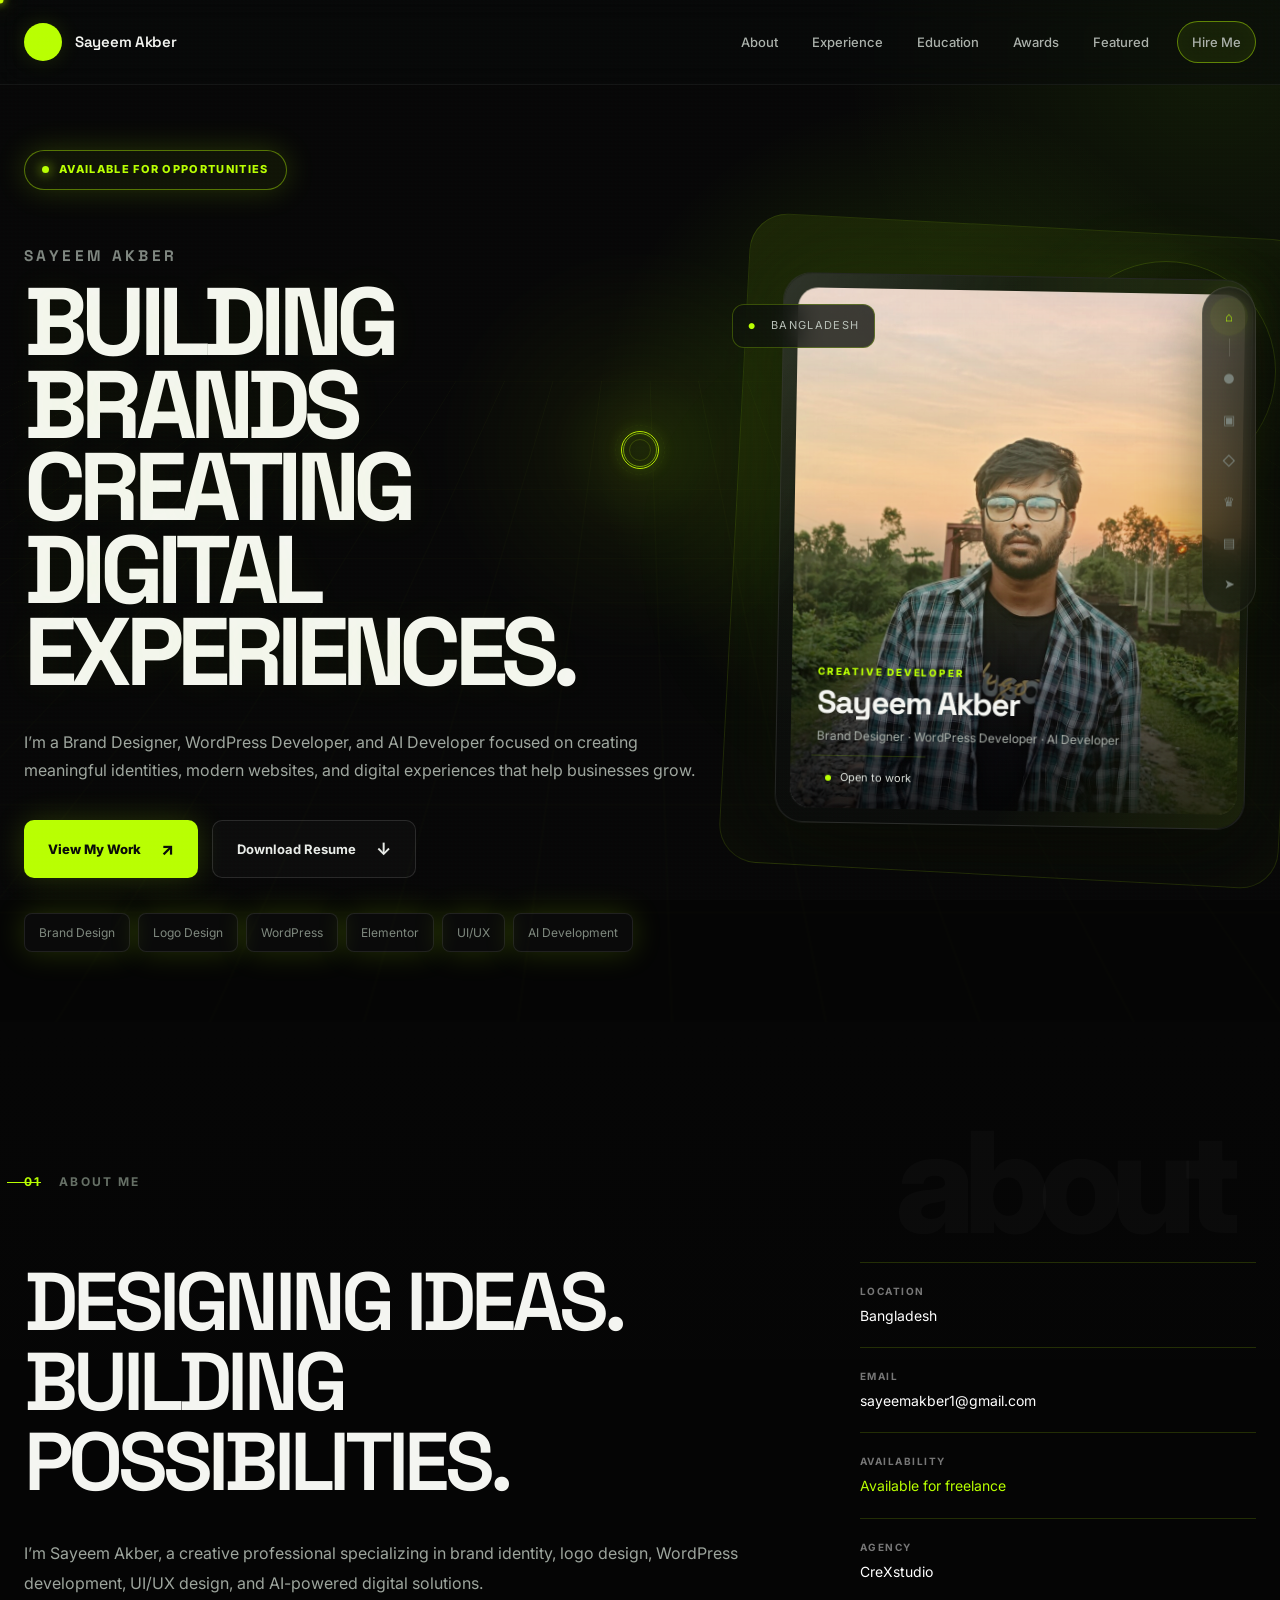
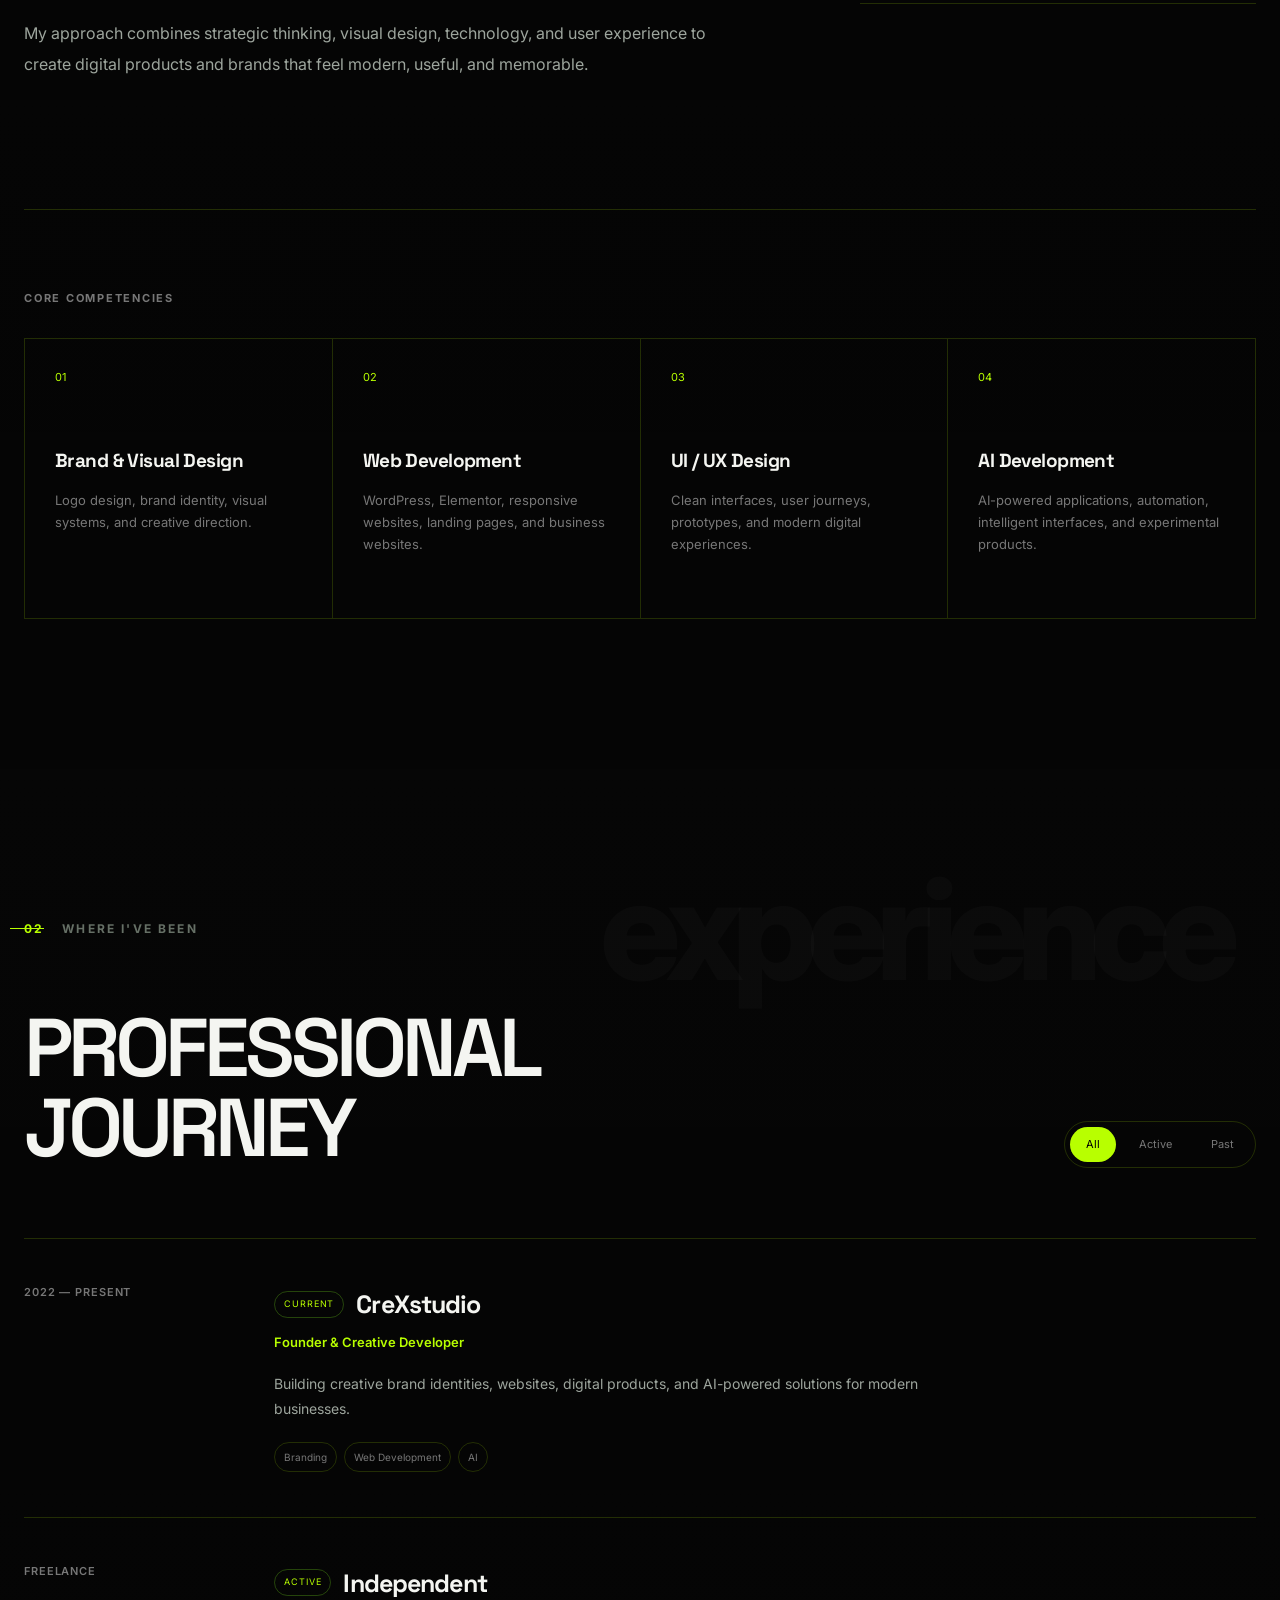
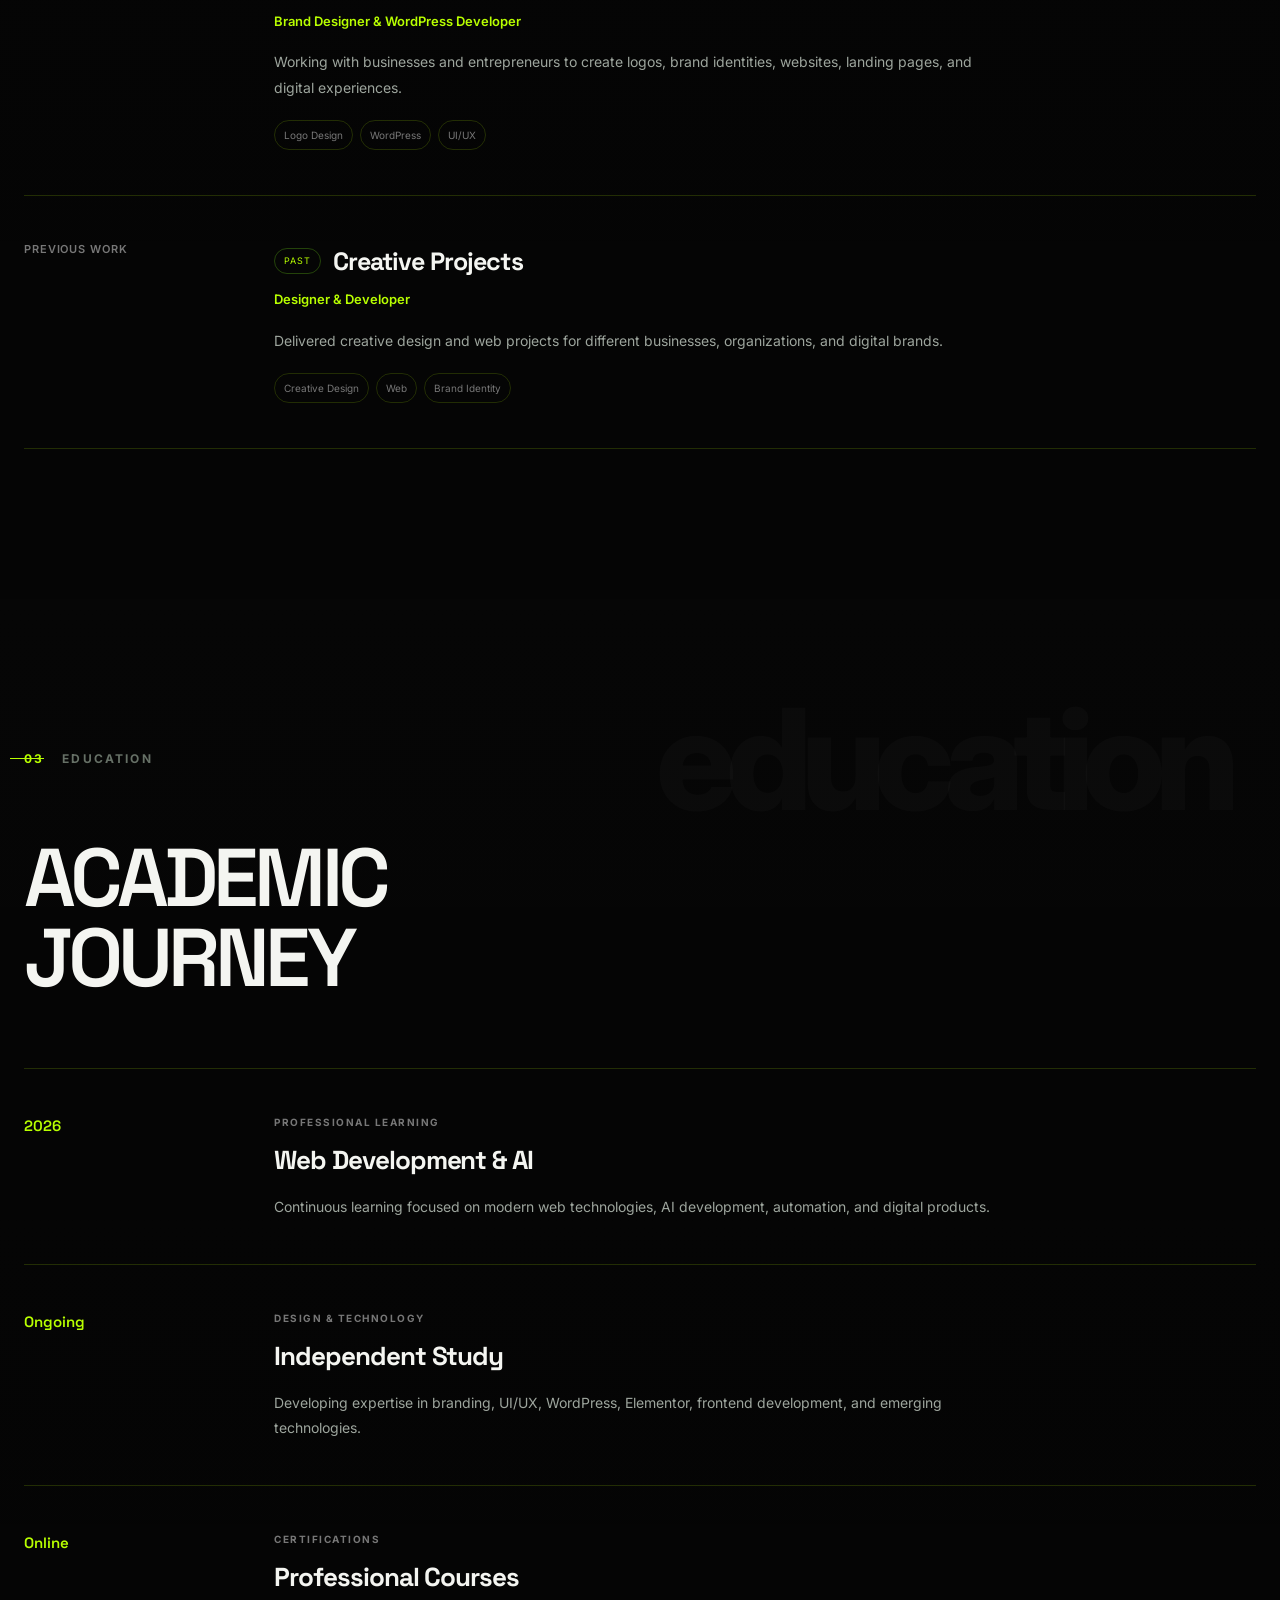
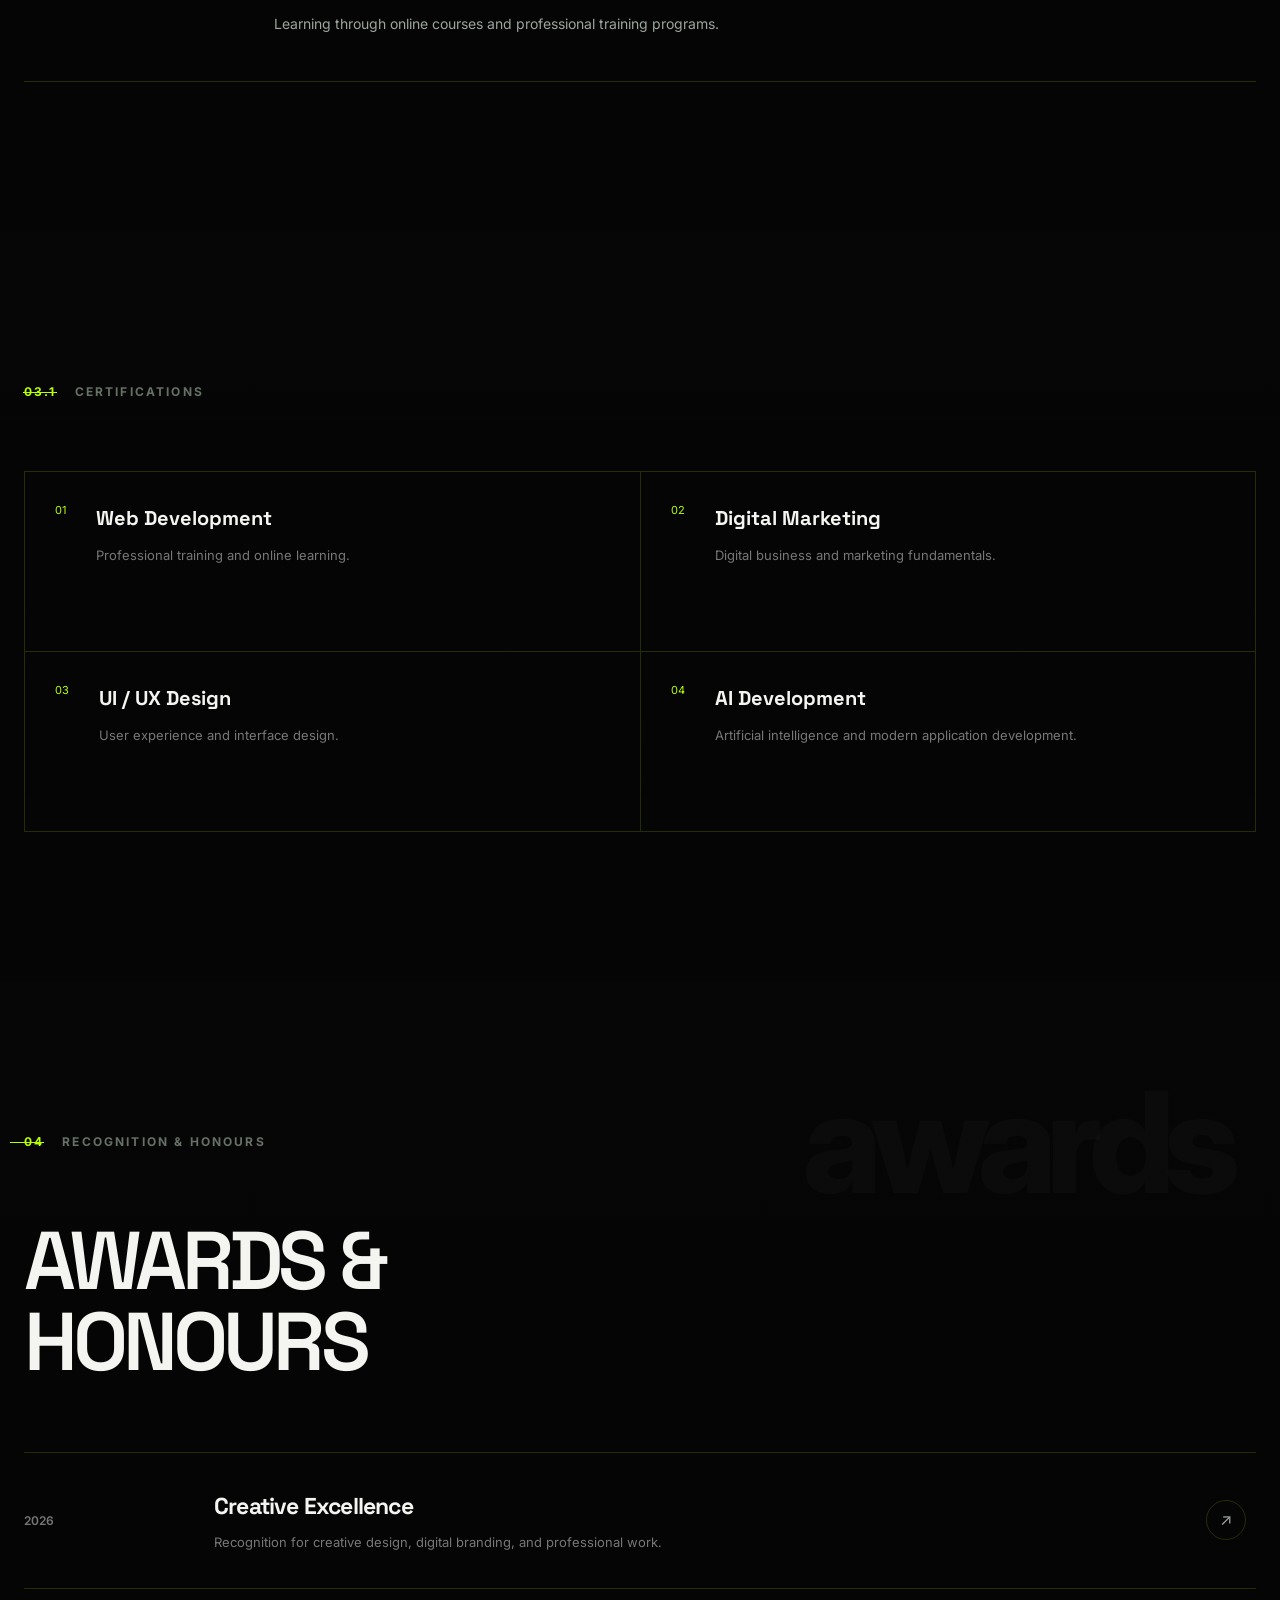
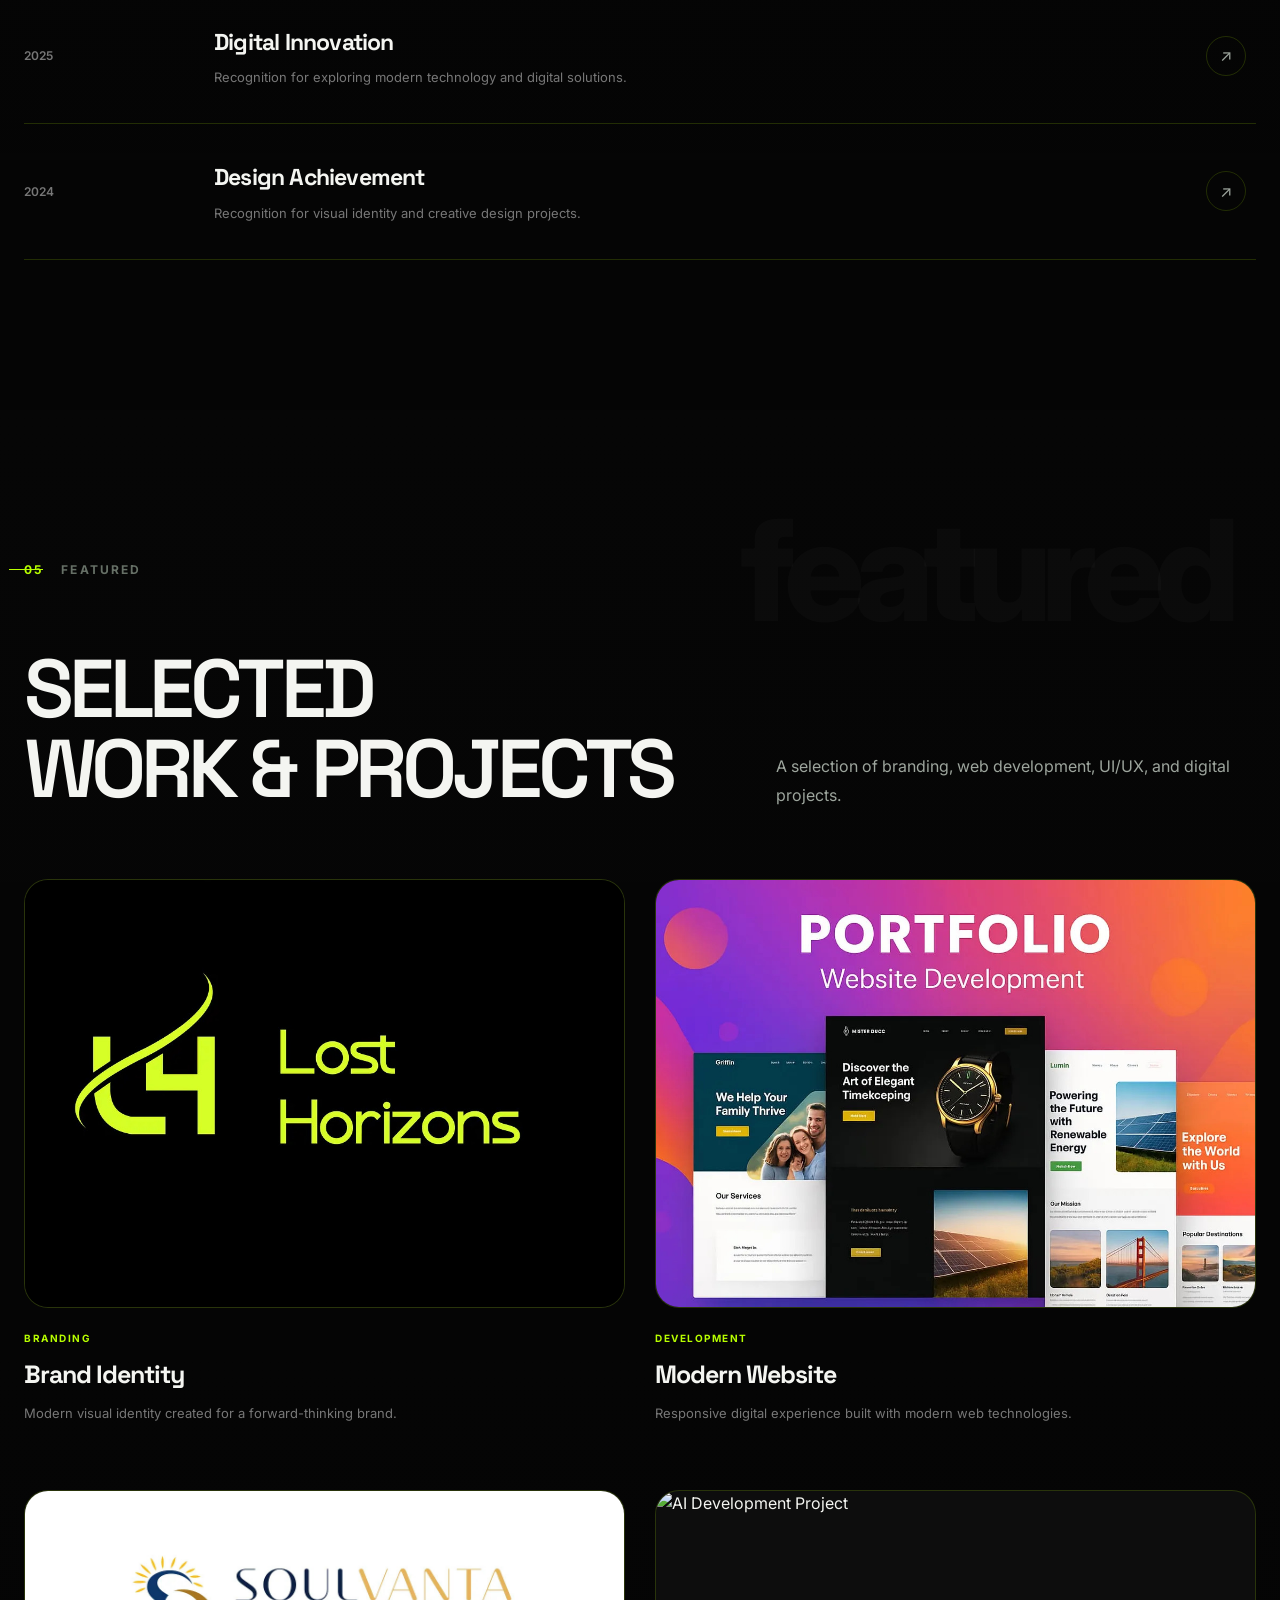
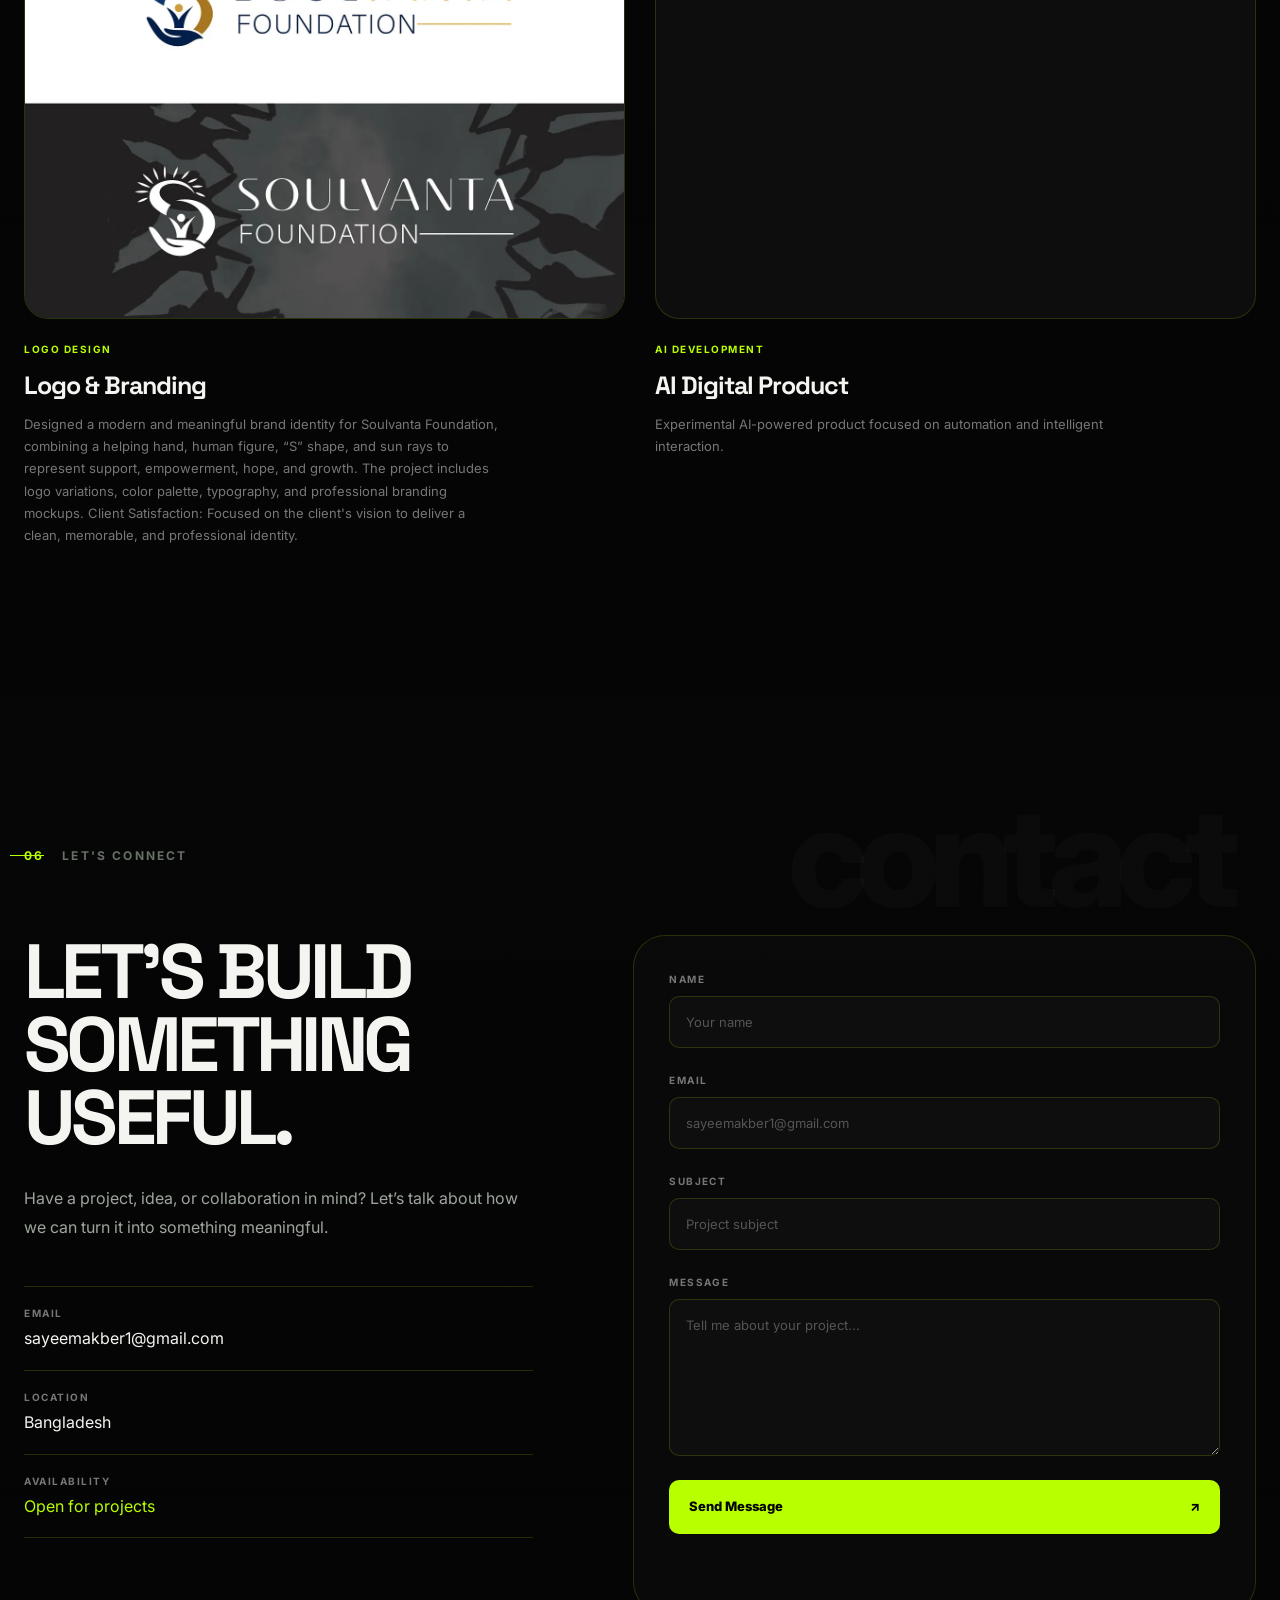
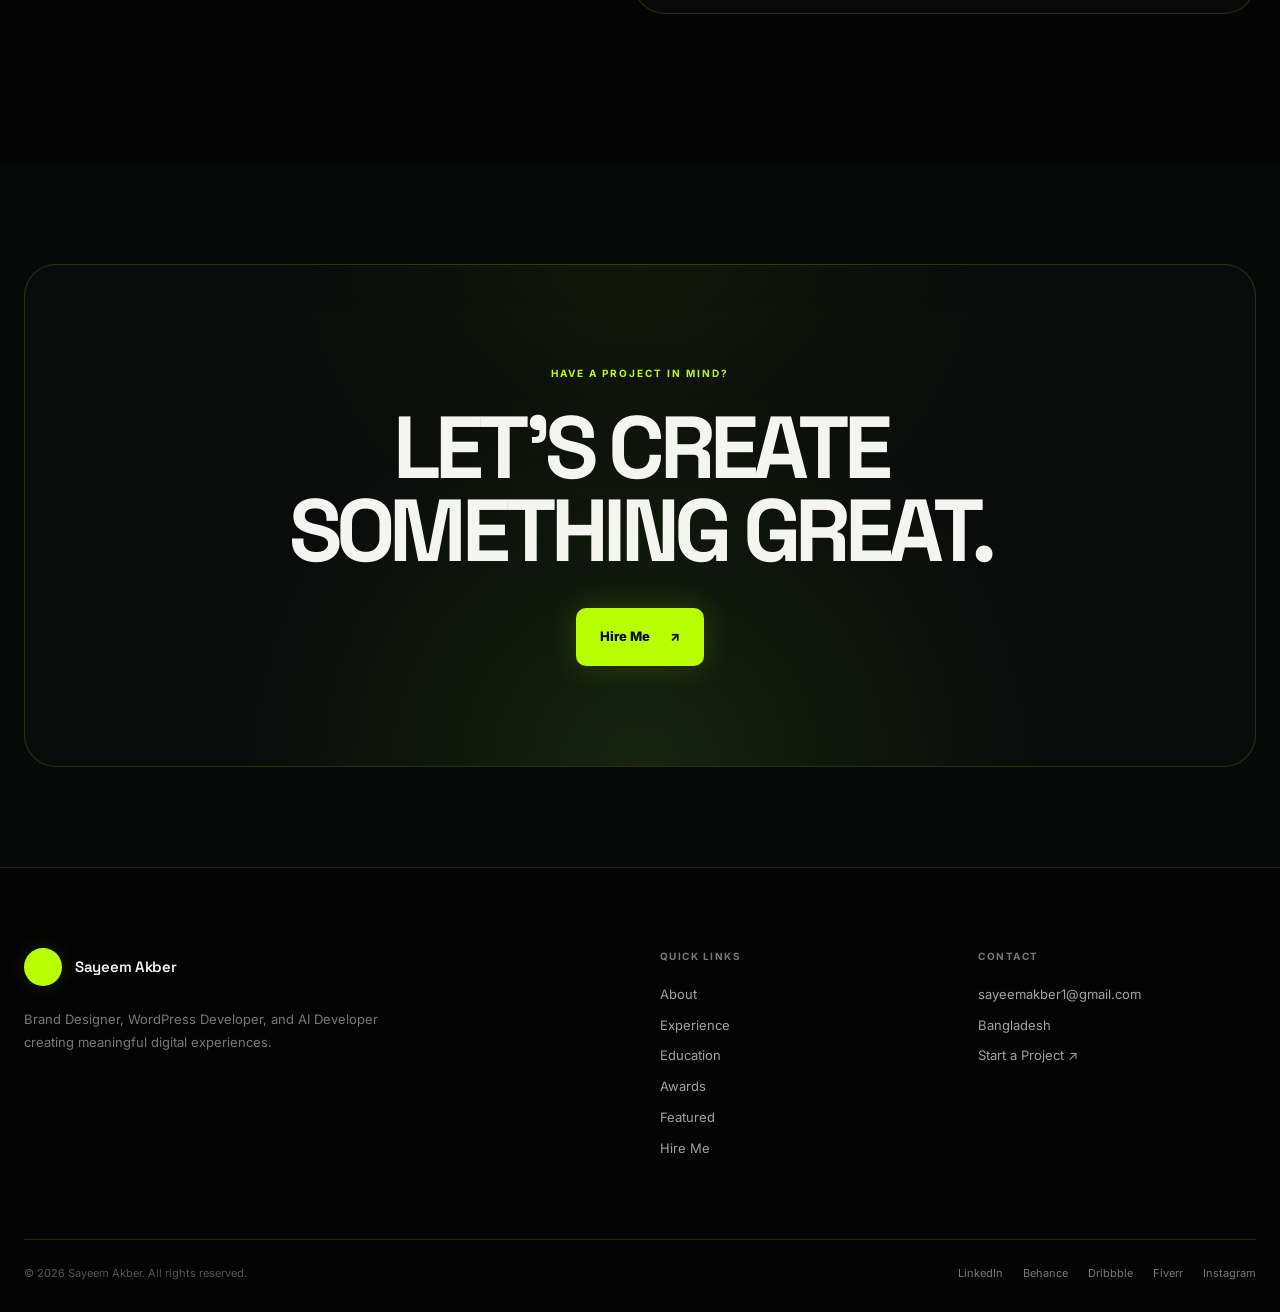
==== commit 465b4b82: "Add files via upload" ====
--- a/index.html
+++ b/index.html
@@ -400,10 +400,10 @@
                     </span>
 
                     <a
-                        href="mailto:hello@itzsaayeem.com"
+                        href="mailto:hello@saayeemakber.com"
                         class="detail-value"
                     >
-                        hello@itzsaayeem.com
+                        sayeemakber1@gmail.com
                     </a>
 
                 </div>
@@ -1325,7 +1325,7 @@
                 <div class="project-image">
 
                     <img
-                        src="./assets/wordpress.jpg"
+                        src="./assets/"
                         alt="AI Development Project"
                     >
 
@@ -1422,9 +1422,9 @@
                         </span>
 
                         <a
-                            href="mailto:hello@crexstudio.com"
+                            href="mailto:hello@sayeemakber.com"
                         >
-                            hello@crexstudio.com
+                            sayeemakber1@gmail.com
                         </a>
 
                     </div>
@@ -1503,7 +1503,7 @@
                             type="email"
                             id="email"
                             name="email"
-                            placeholder="you@example.com"
+                            placeholder="sayeemakber1@gmail.com"
                             required
                         >
 
@@ -1605,7 +1605,7 @@
             </h2>
 
             <a
-                href="mailto:hello@crexstudio.com"
+                href="mailto:hello@sayeemakber.com"
                 class="btn btn-primary"
             >
                 <span>Hire Me</span>
@@ -1704,8 +1704,8 @@
                     Contact
                 </h3>
 
-                <a href="mailto:hello@crexstudio.com">
-                    hello@crexstudio.com
+                <a href="mailto:hello@sayeemakber.com">
+                    sayeemakber1@gmail.com
                 </a>
 
                 <span>
@@ -1734,31 +1734,38 @@
             <div class="footer-socials">
 
                 <a
-                    href="#"
+                    href="https://bd.linkedin.com/in/sayeem-akber-506ba22a4"
                     aria-label="LinkedIn"
                 >
                     LinkedIn
                 </a>
 
                 <a
-                    href="#"
+                    href="https://www.behance.net/crezsayeem"
                     aria-label="Behance"
                 >
                     Behance
                 </a>
 
                 <a
-                    href="#"
+                    href="https://dribbble.com/crezsayeem"
                     aria-label="Dribbble"
                 >
                     Dribbble
                 </a>
 
                 <a
-                    href="#"
-                    aria-label="GitHub"
+                    href="https://www.fiverr.com/crezsayeem"
+                    aria-label="Fiverr"
                 >
-                    GitHub
+                    Fiverr
+                </a>
+
+                <a
+                    href="https://www.instagram.com/darkness.sayeem"
+                    aria-label="Instagram"
+                >
+                    Instagram
                 </a>
 
             </div>
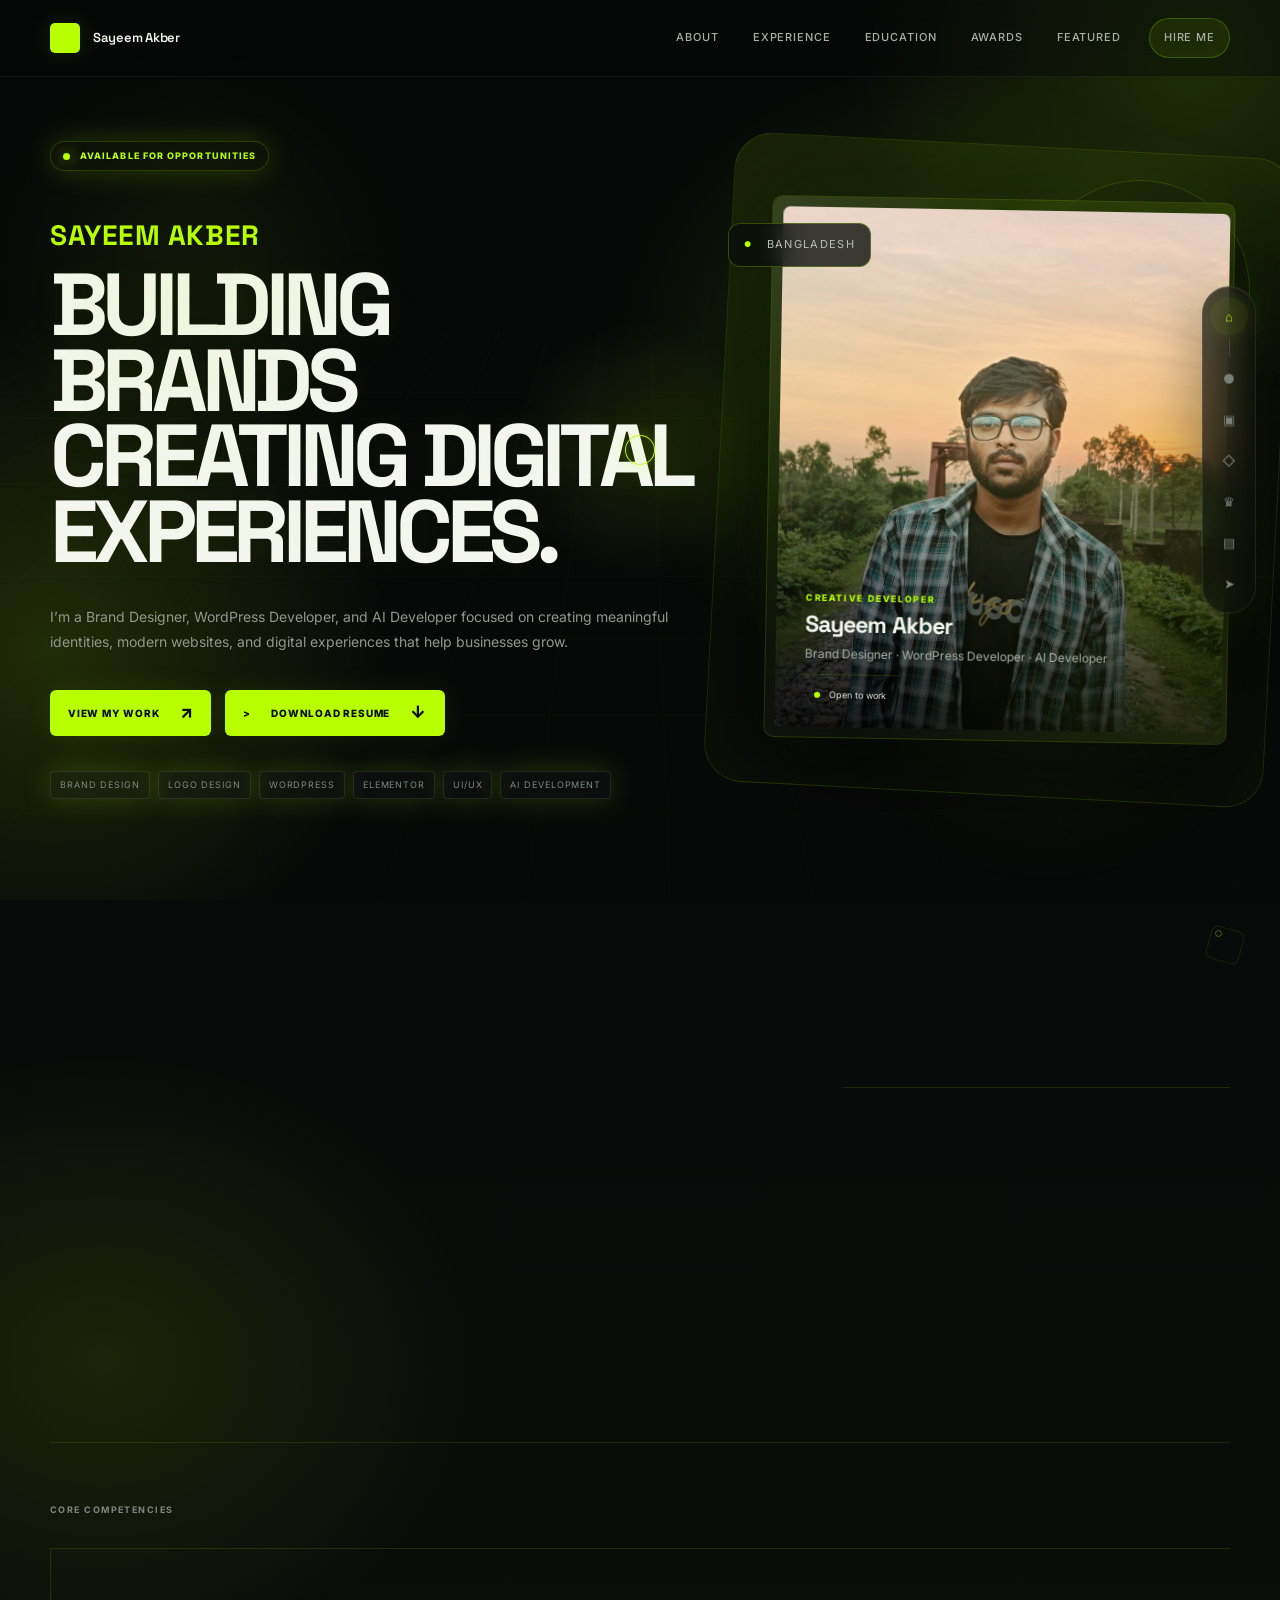
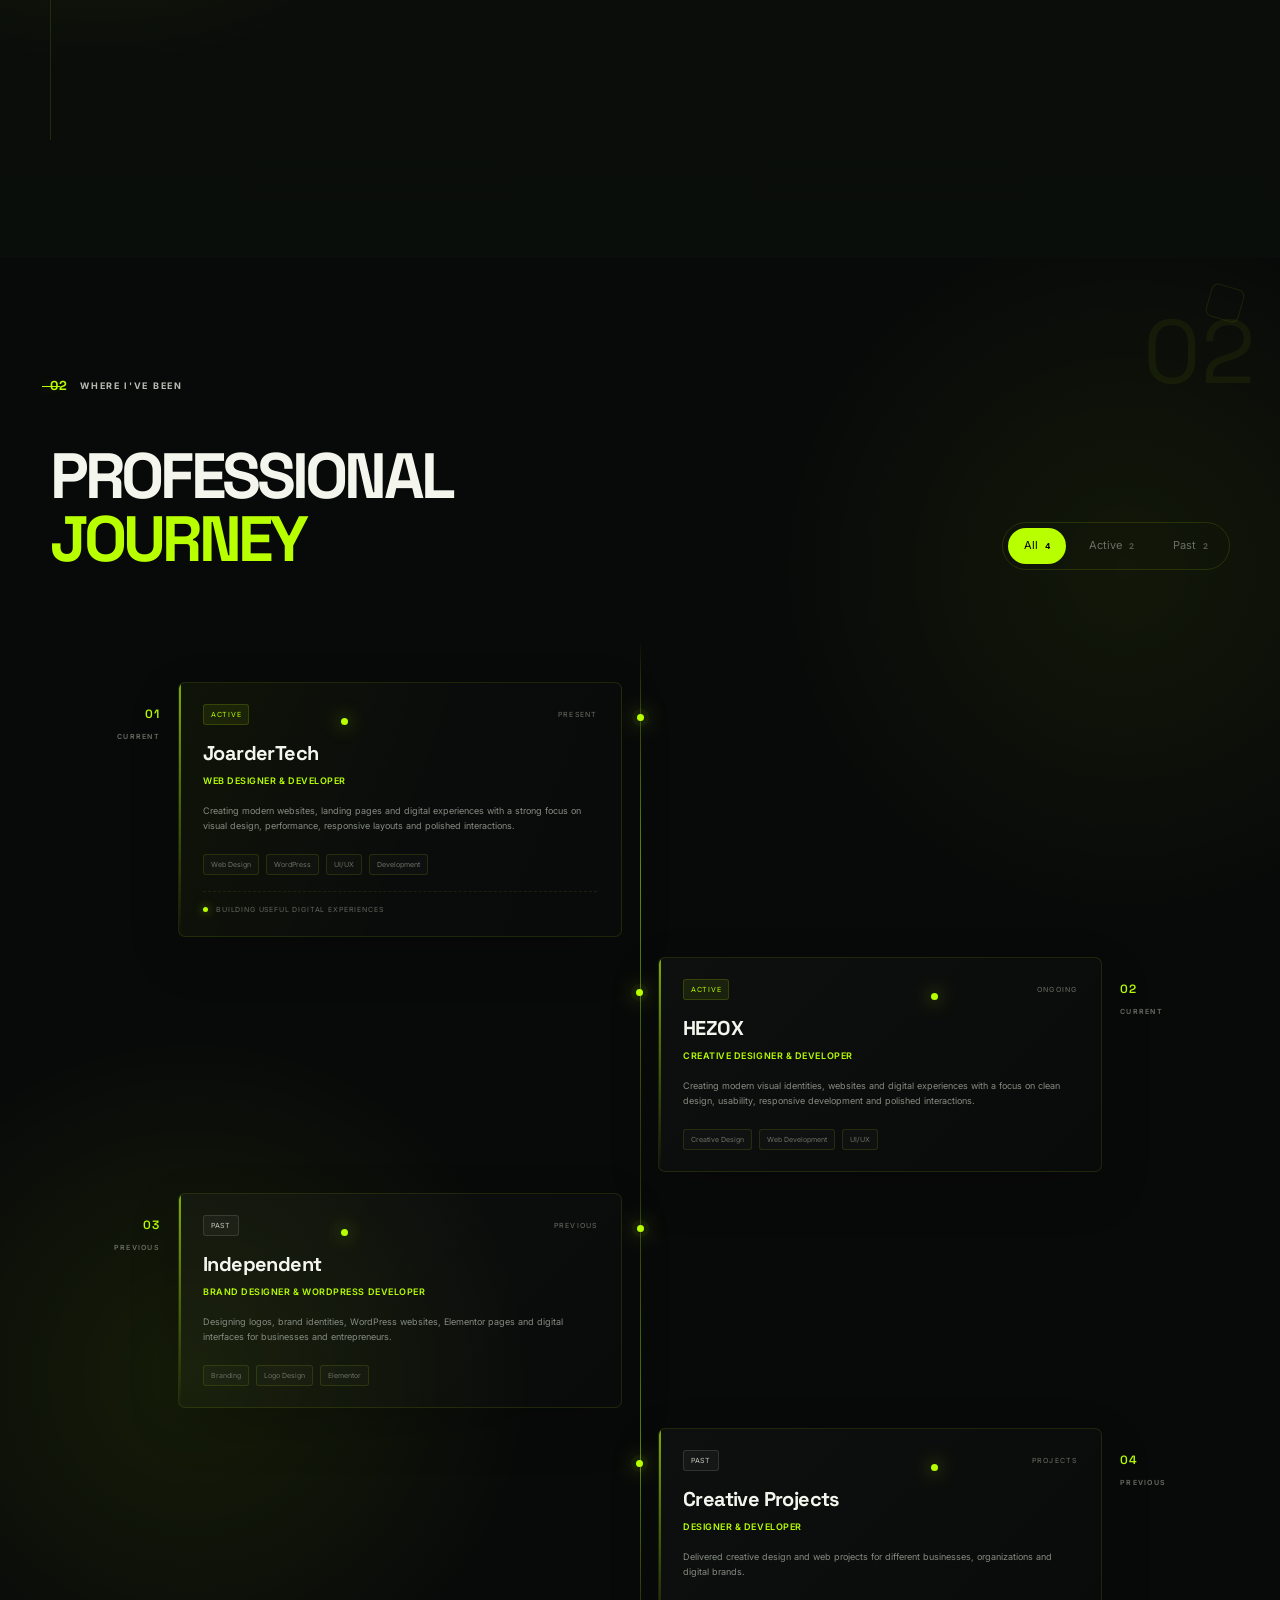
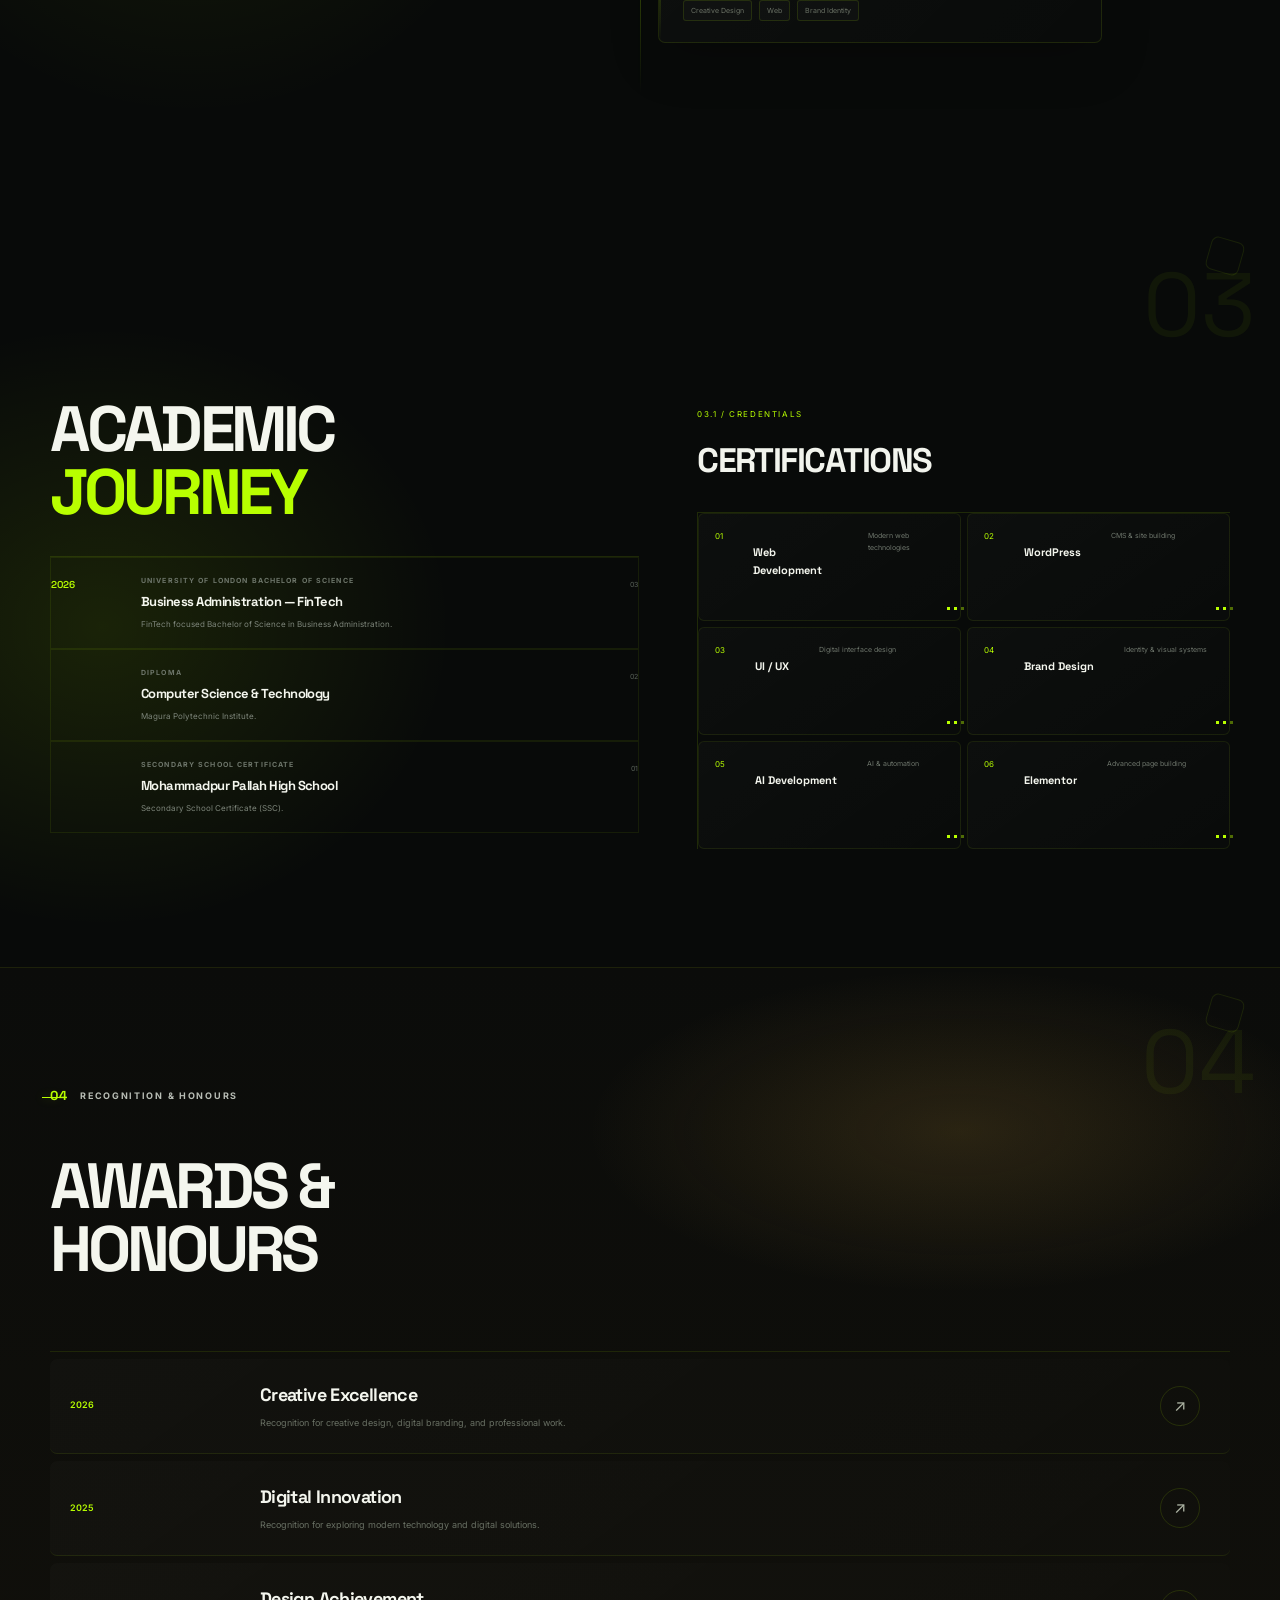
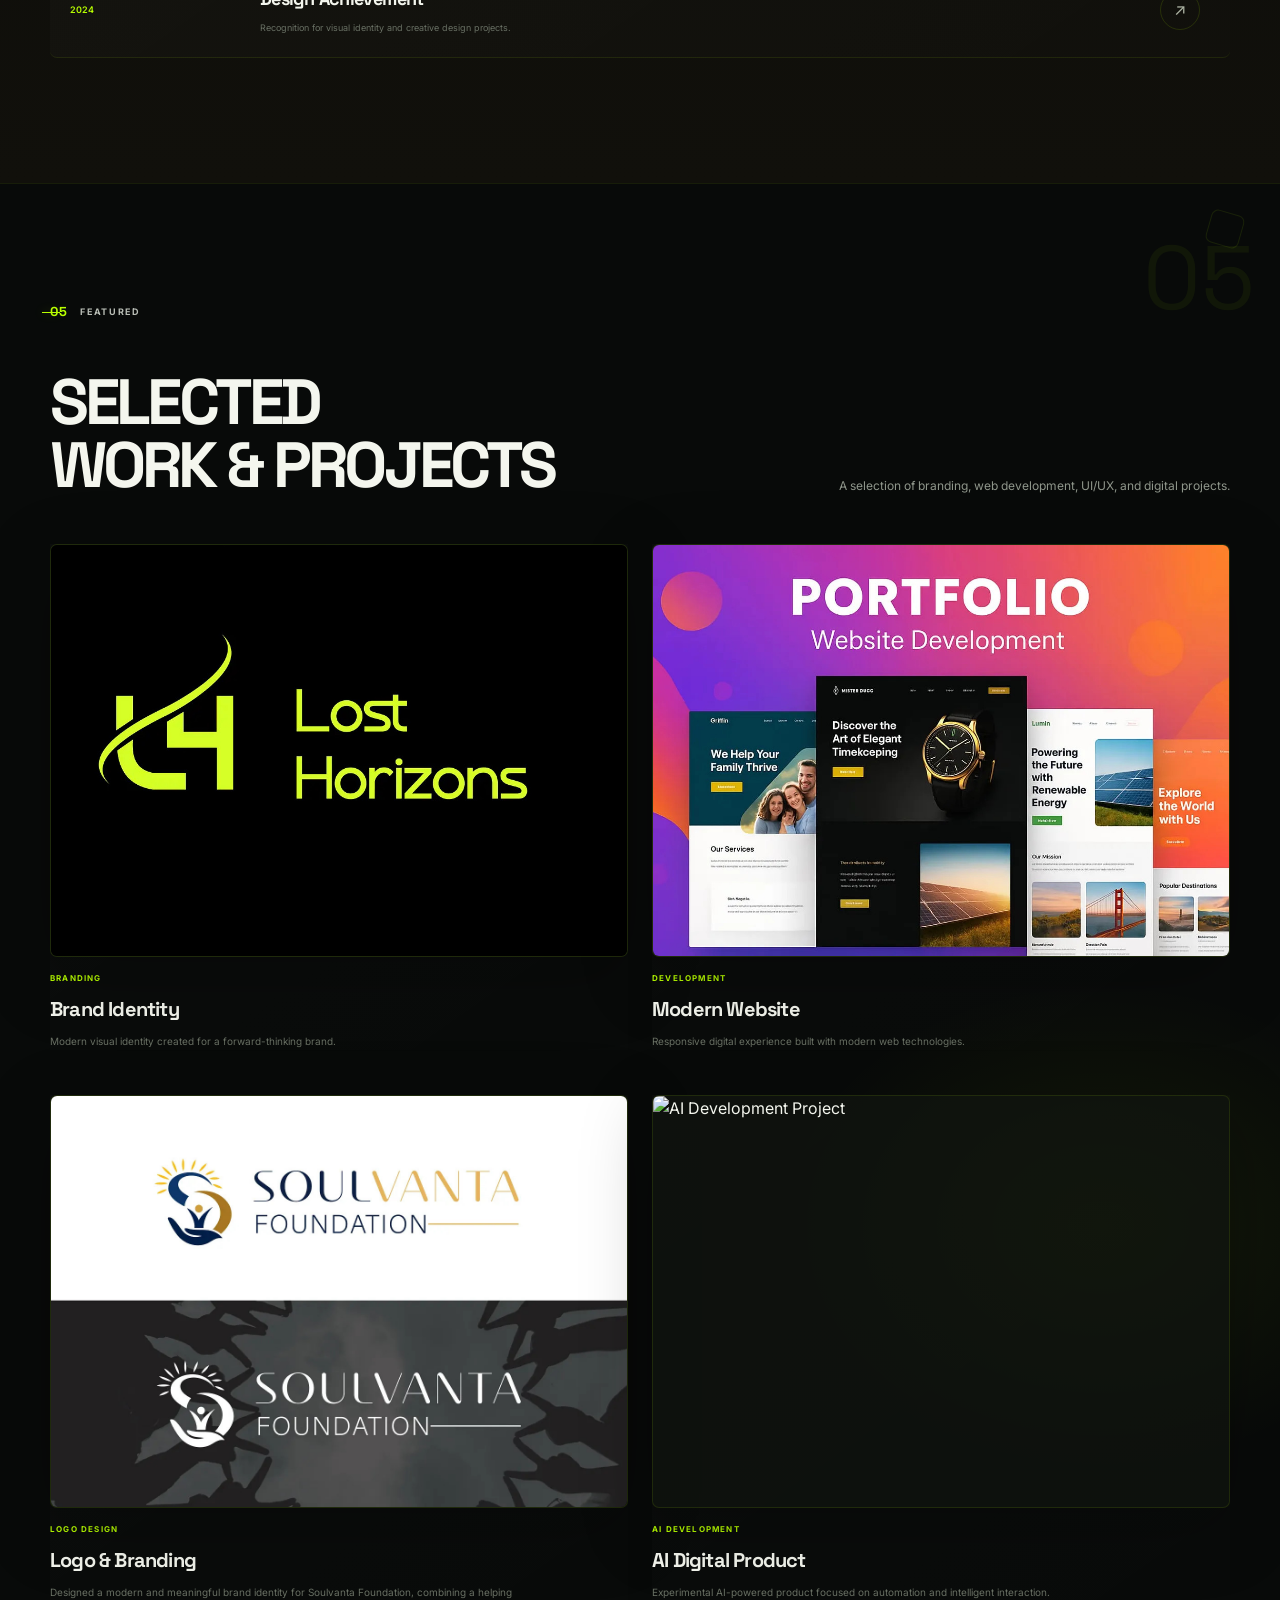
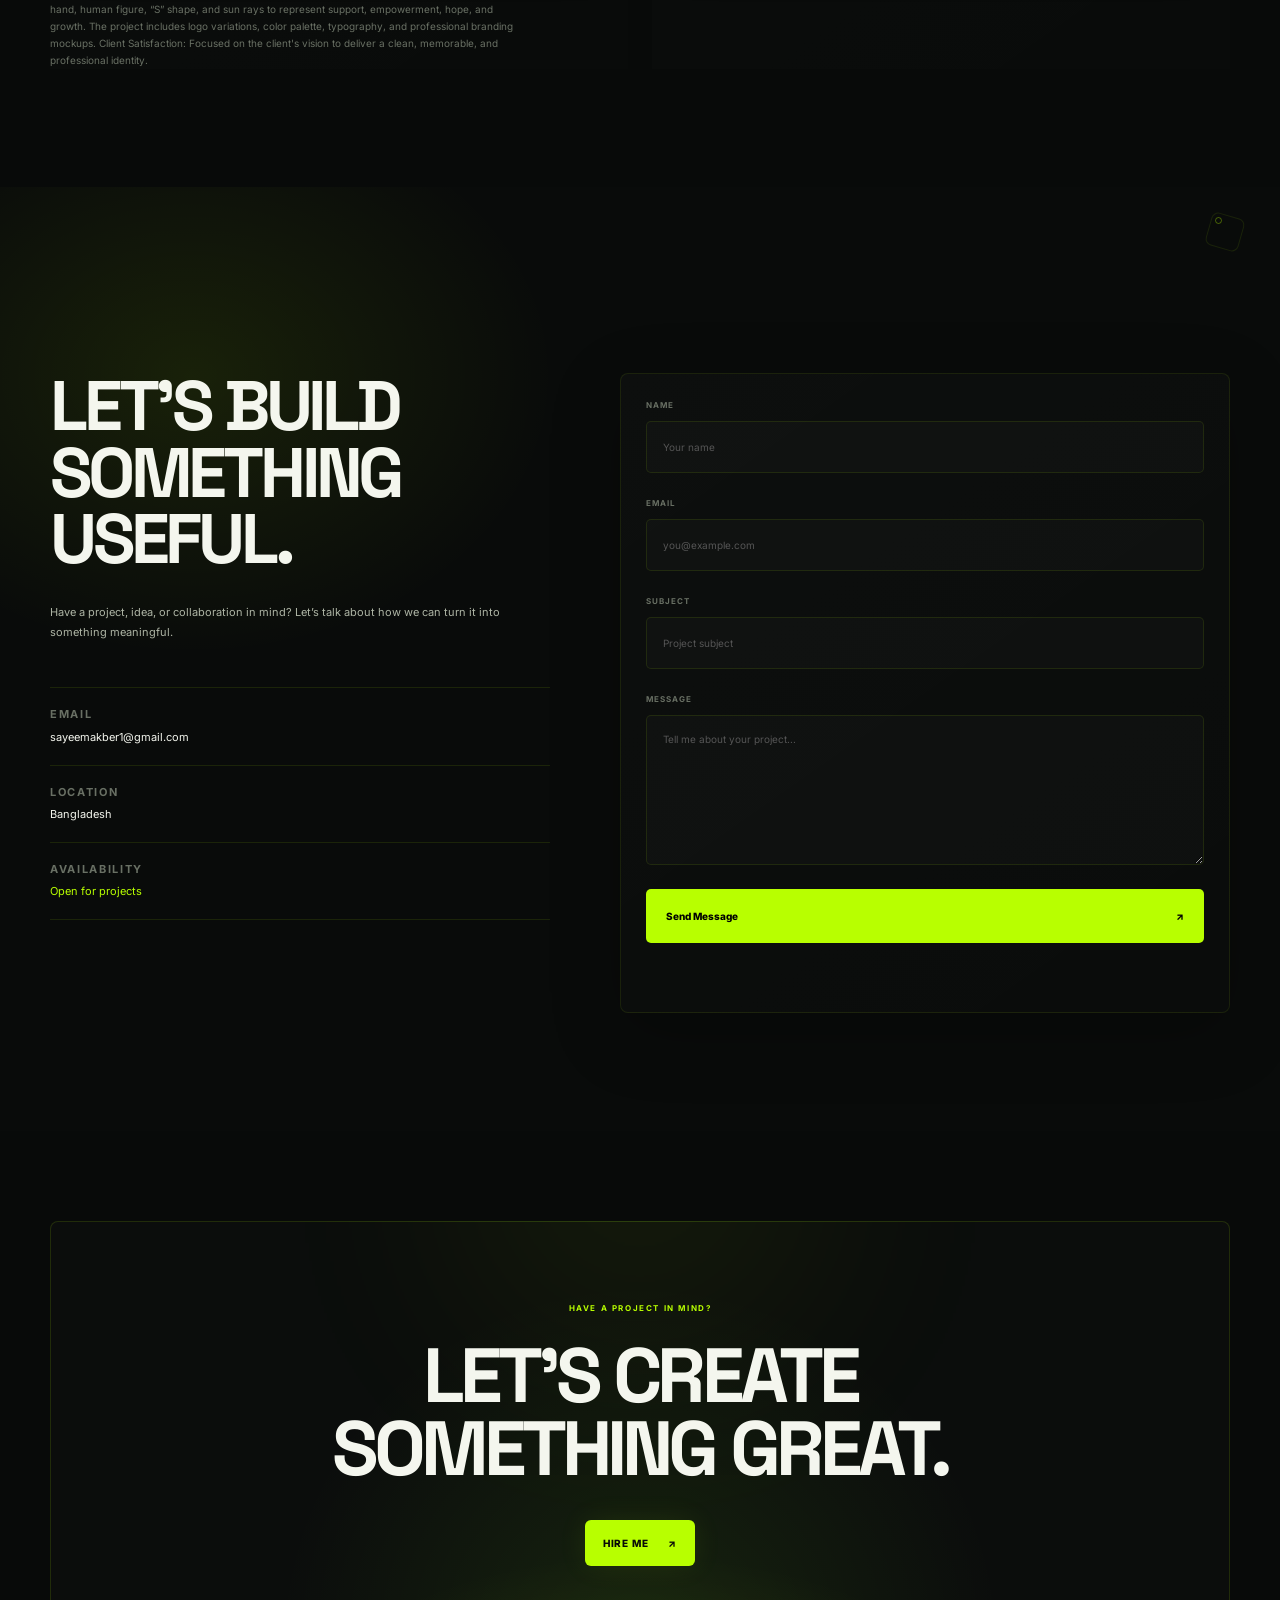
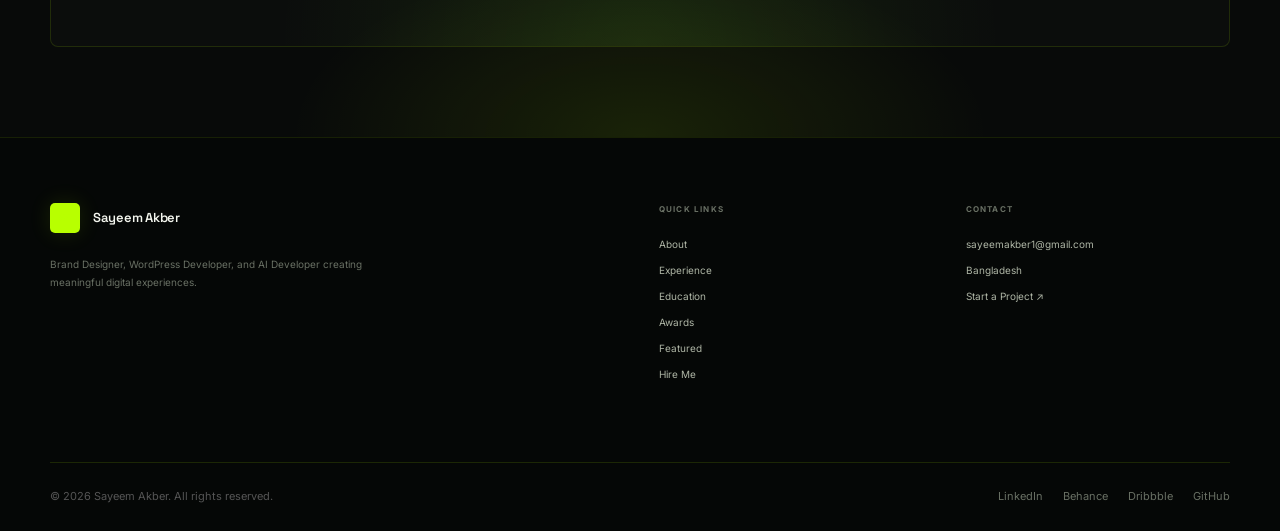
==== commit 03f4bed7: "Add files via upload" ====
--- a/index.html
+++ b/index.html
@@ -209,10 +209,9 @@
 
 
                 <a
-                    href="./resume/Sayeem-Akber-Resume.pdf"
-                    class="btn btn-secondary"
-                    target="_blank"
-                    rel="noopener"
+                    href="assets/Sayeem_Akber_Resume-1.pdf"
+                    class="btn btn-primary"
+                    target="_blank">
                 >
                     <span>Download Resume</span>
                     <span class="btn-arrow">↓</span>
@@ -400,7 +399,7 @@
                     </span>
 
                     <a
-                        href="mailto:hello@saayeemakber.com"
+                        href="mailto:sayeemakber1@gmail.com"
                         class="detail-value"
                     >
                         sayeemakber1@gmail.com
@@ -429,7 +428,12 @@
                     </span>
 
                     <span class="detail-value">
+                    <a
                         CreXstudio
+                        href="https://maps.app.goo.gl/f614eNkwhaEniSdW6"
+                    >
+                        CreXstudio
+                    </a>
                     </span>
 
                 </div>
@@ -539,232 +543,68 @@
 ========================================================= -->
 
 <section class="experience-section section" id="experience">
-
-    <div class="container">
-
-        <div class="section-header reveal-up">
-
-            <span class="section-number">
-                02
-            </span>
-
-            <span class="section-label">
-                Where I've Been
-            </span>
-
-        </div>
-
-
-        <div class="section-heading-row">
-
-            <h2 class="section-title reveal-up">
-                PROFESSIONAL
-                <br>
-                JOURNEY
-            </h2>
-
-
-            <!-- Experience Filters -->
-
-            <div class="experience-filters">
-
-                <button
-                    class="filter-btn active"
-                    data-filter="all"
-                >
-                    All
-                </button>
-
-                <button
-                    class="filter-btn"
-                    data-filter="active"
-                >
-                    Active
-                </button>
-
-                <button
-                    class="filter-btn"
-                    data-filter="past"
-                >
-                    Past
-                </button>
-
-            </div>
-
-        </div>
-
-
-        <!-- Experience List -->
-
-        <div class="experience-list">
-
-
-            <!-- Experience 01 -->
-
-            <article
-                class="experience-item"
-                data-category="active"
-            >
-
-                <div class="experience-date">
-                    2022 — Present
-                </div>
-
-
-                <div class="experience-main">
-
-                    <div class="experience-company">
-
-                        <span class="experience-status">
-                            Current
-                        </span>
-
-                        <h3>
-                            CreXstudio
-                        </h3>
-
-                    </div>
-
-
-                    <div class="experience-role">
-                        Founder & Creative Developer
-                    </div>
-
-
-                    <p class="experience-description">
-
-                        Building creative brand identities, websites,
-                        digital products, and AI-powered solutions for
-                        modern businesses.
-
-                    </p>
-
-
-                    <div class="experience-tags">
-
-                        <span>Branding</span>
-                        <span>Web Development</span>
-                        <span>AI</span>
-
-                    </div>
-
-                </div>
-
-            </article>
-
-
-            <!-- Experience 02 -->
-
-            <article
-                class="experience-item"
-                data-category="active"
-            >
-
-                <div class="experience-date">
-                    Freelance
-                </div>
-
-
-                <div class="experience-main">
-
-                    <div class="experience-company">
-
-                        <span class="experience-status">
-                            Active
-                        </span>
-
-                        <h3>
-                            Independent
-                        </h3>
-
-                    </div>
-
-
-                    <div class="experience-role">
-                        Brand Designer & WordPress Developer
-                    </div>
-
-
-                    <p class="experience-description">
-
-                        Working with businesses and entrepreneurs to
-                        create logos, brand identities, websites,
-                        landing pages, and digital experiences.
-
-                    </p>
-
-
-                    <div class="experience-tags">
-
-                        <span>Logo Design</span>
-                        <span>WordPress</span>
-                        <span>UI/UX</span>
-
-                    </div>
-
-                </div>
-
-            </article>
-
-
-            <!-- Experience 03 -->
-
-            <article
-                class="experience-item"
-                data-category="past"
-            >
-
-                <div class="experience-date">
-                    Previous Work
-                </div>
-
-
-                <div class="experience-main">
-
-                    <div class="experience-company">
-
-                        <span class="experience-status">
-                            Past
-                        </span>
-
-                        <h3>
-                            Creative Projects
-                        </h3>
-
-                    </div>
-
-
-                    <div class="experience-role">
-                        Designer & Developer
-                    </div>
-
-
-                    <p class="experience-description">
-
-                        Delivered creative design and web projects
-                        for different businesses, organizations,
-                        and digital brands.
-
-                    </p>
-
-
-                    <div class="experience-tags">
-
-                        <span>Creative Design</span>
-                        <span>Web</span>
-                        <span>Brand Identity</span>
-
-                    </div>
-
-                </div>
-
-            </article>
-
-
-        </div>
-
+  <div class="container">
+    <div class="section-header reveal-up">
+      <span class="section-number">02</span>
+      <span class="section-label">Where I've Been</span>
     </div>
 
+    <div class="section-heading-row">
+      <h2 class="section-title reveal-up">PROFESSIONAL<br><span class="accent-word">JOURNEY</span></h2>
+      <div class="experience-filters" role="tablist" aria-label="Professional journey filters">
+        <button class="filter-btn active" data-filter="all">All <b>4</b></button>
+        <button class="filter-btn" data-filter="active">Active <b>2</b></button>
+        <button class="filter-btn" data-filter="past">Past <b>2</b></button>
+      </div>
+    </div>
+
+    <div class="experience-list cinematic-timeline">
+      <article class="experience-item timeline-left timeline-feature" data-category="active">
+        <div class="experience-date"><span>01</span><small>CURRENT</small></div>
+        <div class="experience-main">
+          <div class="timeline-topline"><span class="experience-status">ACTIVE</span><span class="timeline-year">PRESENT</span></div>
+          <div class="experience-company"><h3>JoarderTech</h3></div>
+          <div class="experience-role">Web Designer &amp; Developer</div>
+          <p class="experience-description">Creating modern websites, landing pages and digital experiences with a strong focus on visual design, performance, responsive layouts and polished interactions.</p>
+          <div class="experience-tags"><span>Web Design</span><span>WordPress</span><span>UI/UX</span><span>Development</span></div>
+          <div class="timeline-line-detail"><i></i><span>Building useful digital experiences</span></div>
+        </div>
+      </article>
+
+      <article class="experience-item timeline-right" data-category="active">
+        <div class="experience-date"><span>02</span><small>CURRENT</small></div>
+        <div class="experience-main">
+          <div class="timeline-topline"><span class="experience-status">ACTIVE</span><span class="timeline-year">ONGOING</span></div>
+          <div class="experience-company"><h3>HEZOX</h3></div>
+          <div class="experience-role">Creative Designer &amp; Developer</div>
+          <p class="experience-description">Creating modern visual identities, websites and digital experiences with a focus on clean design, usability, responsive development and polished interactions.</p>
+          <div class="experience-tags"><span>Creative Design</span><span>Web Development</span><span>UI/UX</span></div>
+        </div>
+      </article>
+
+      <article class="experience-item timeline-left" data-category="past">
+        <div class="experience-date"><span>03</span><small>PREVIOUS</small></div>
+        <div class="experience-main">
+          <div class="timeline-topline"><span class="experience-status past-status">PAST</span><span class="timeline-year">PREVIOUS</span></div>
+          <div class="experience-company"><h3>Independent</h3></div>
+          <div class="experience-role">Brand Designer &amp; WordPress Developer</div>
+          <p class="experience-description">Designing logos, brand identities, WordPress websites, Elementor pages and digital interfaces for businesses and entrepreneurs.</p>
+          <div class="experience-tags"><span>Branding</span><span>Logo Design</span><span>Elementor</span></div>
+        </div>
+      </article>
+
+      <article class="experience-item timeline-right" data-category="past">
+        <div class="experience-date"><span>04</span><small>PREVIOUS</small></div>
+        <div class="experience-main">
+          <div class="timeline-topline"><span class="experience-status past-status">PAST</span><span class="timeline-year">PROJECTS</span></div>
+          <div class="experience-company"><h3>Creative Projects</h3></div>
+          <div class="experience-role">Designer &amp; Developer</div>
+          <p class="experience-description">Delivered creative design and web projects for different businesses, organizations and digital brands.</p>
+          <div class="experience-tags"><span>Creative Design</span><span>Web</span><span>Brand Identity</span></div>
+        </div>
+      </article>
+    </div>
+  </div>
 </section>
 
 
@@ -773,245 +613,35 @@
 ========================================================= -->
 
 <section class="education-section section" id="education">
-
-    <div class="container">
-
-        <div class="section-header reveal-up">
-
-            <span class="section-number">
-                03
-            </span>
-
-            <span class="section-label">
-                Education
-            </span>
-
-        </div>
-
-
-        <div class="education-heading">
-
-            <h2 class="section-title reveal-up">
-                ACADEMIC
-                <br>
-                JOURNEY
-            </h2>
-
-        </div>
-
-
+  <div class="container">
+    <div class="section-header reveal-up"><span class="section-number">03</span><span class="section-label">Academic Journey</span></div>
+    <div class="academic-layout">
+      <div class="education-column">
+        <h2 class="section-title reveal-up">ACADEMIC<br><span class="accent-word">JOURNEY</span></h2>
         <div class="education-list">
-
-
-            <!-- Education 01 -->
-
-            <article class="education-item">
-
-                <div class="education-year">
-                    2026
-                </div>
-
-
-                <div class="education-content">
-
-                    <span class="education-type">
-                        Professional Learning
-                    </span>
-
-                    <h3>
-                        Web Development & AI
-                    </h3>
-
-                    <p>
-                        Continuous learning focused on modern web
-                        technologies, AI development, automation,
-                        and digital products.
-                    </p>
-
-                </div>
-
-            </article>
-
-
-            <!-- Education 02 -->
-
-            <article class="education-item">
-
-                <div class="education-year">
-                    Ongoing
-                </div>
-
-
-                <div class="education-content">
-
-                    <span class="education-type">
-                        Design & Technology
-                    </span>
-
-                    <h3>
-                        Independent Study
-                    </h3>
-
-                    <p>
-                        Developing expertise in branding, UI/UX,
-                        WordPress, Elementor, frontend development,
-                        and emerging technologies.
-                    </p>
-
-                </div>
-
-            </article>
-
-
-            <!-- Education 03 -->
-
-            <article class="education-item">
-
-                <div class="education-year">
-                    Online
-                </div>
-
-
-                <div class="education-content">
-
-                    <span class="education-type">
-                        Certifications
-                    </span>
-
-                    <h3>
-                        Professional Courses
-                    </h3>
-
-                    <p>
-                        Learning through online courses and
-                        professional training programs.
-                    </p>
-
-                </div>
-
-            </article>
-
-        </div>
-
+         <article class="education-item reveal-up"><div class="education-year">2026</div><div class="education-content"><span class="education-type">University of London BACHELOR OF SCIENCE</span><h3>Business Administration — FinTech</h3><p>FinTech focused Bachelor of Science in Business Administration.</p></div><span class="education-index">03</span></article>
+         <article class="education-item reveal-up"><div class="education-year"></div><div class="education-content"><span class="education-type">DIPLOMA</span><h3>Computer Science &amp; Technology</h3><p>Magura Polytechnic Institute.</p></div><span class="education-index">02</span></article>
+          <article class="education-item reveal-up"><div class="education-year"></div><div class="education-content"><span class="education-type">SECONDARY SCHOOL CERTIFICATE</span><h3>Mohammadpur Pallah High School</h3><p>Secondary School Certificate (SSC).</p></div><span class="education-index">01</span></article>
+        </div>
+      </div>
+      <div class="cert-column">
+        <div class="mini-section-kicker">03.1 / CREDENTIALS</div>
+        <h3 class="cert-heading">CERTIFICATIONS</h3>
+        <div class="certification-grid">
+          <article class="certification-card"><span class="certification-number">01</span><h3>Web Development</h3><p>Modern web technologies</p></article>
+          <article class="certification-card"><span class="certification-number">02</span><h3>WordPress</h3><p>CMS &amp; site building</p></article>
+          <article class="certification-card"><span class="certification-number">03</span><h3>UI / UX</h3><p>Digital interface design</p></article>
+          <article class="certification-card"><span class="certification-number">04</span><h3>Brand Design</h3><p>Identity &amp; visual systems</p></article>
+          <article class="certification-card"><span class="certification-number">05</span><h3>AI Development</h3><p>AI &amp; automation</p></article>
+          <article class="certification-card"><span class="certification-number">06</span><h3>Elementor</h3><p>Advanced page building</p></article>
+        </div>
+      </div>
     </div>
-
+  </div>
 </section>
 
 
-<!-- =========================================================
-     CERTIFICATIONS SECTION
-========================================================= -->
-
-<section class="certifications-section section">
-
-    <div class="container">
-
-        <div class="section-header reveal-up">
-
-            <span class="section-number">
-                03.1
-            </span>
-
-            <span class="section-label">
-                Certifications
-            </span>
-
-        </div>
-
-
-        <div class="certification-grid">
-
-
-            <!-- Certification -->
-
-            <article class="certification-card">
-
-                <span class="certification-number">
-                    01
-                </span>
-
-                <div>
-
-                    <h3>
-                        Web Development
-                    </h3>
-
-                    <p>
-                        Professional training and online learning.
-                    </p>
-
-                </div>
-
-            </article>
-
-
-            <article class="certification-card">
-
-                <span class="certification-number">
-                    02
-                </span>
-
-                <div>
-
-                    <h3>
-                        Digital Marketing
-                    </h3>
-
-                    <p>
-                        Digital business and marketing fundamentals.
-                    </p>
-
-                </div>
-
-            </article>
-
-
-            <article class="certification-card">
-
-                <span class="certification-number">
-                    03
-                </span>
-
-                <div>
-
-                    <h3>
-                        UI / UX Design
-                    </h3>
-
-                    <p>
-                        User experience and interface design.
-                    </p>
-
-                </div>
-
-            </article>
-
-
-            <article class="certification-card">
-
-                <span class="certification-number">
-                    04
-                </span>
-
-                <div>
-
-                    <h3>
-                        AI Development
-                    </h3>
-
-                    <p>
-                        Artificial intelligence and modern application development.
-                    </p>
-
-                </div>
-
-            </article>
-
-        </div>
-
-    </div>
-
-</section>
+<section class="certifications-section section legacy-certifications" aria-hidden="true"></section>
 
 
 <!-- =========================================================
@@ -1422,7 +1052,7 @@
                         </span>
 
                         <a
-                            href="mailto:hello@sayeemakber.com"
+                            href="mailto:sayeemakber1@gmail.com"
                         >
                             sayeemakber1@gmail.com
                         </a>
@@ -1503,7 +1133,7 @@
                             type="email"
                             id="email"
                             name="email"
-                            placeholder="sayeemakber1@gmail.com"
+                            placeholder="you@example.com"
                             required
                         >
 
@@ -1605,7 +1235,7 @@
             </h2>
 
             <a
-                href="mailto:hello@sayeemakber.com"
+                href="mailto:sayeemakber1@gmail.com"
                 class="btn btn-primary"
             >
                 <span>Hire Me</span>
@@ -1704,7 +1334,7 @@
                     Contact
                 </h3>
 
-                <a href="mailto:hello@sayeemakber.com">
+                <a href="mailto:sayeemakber1@gmail.com">
                     sayeemakber1@gmail.com
                 </a>
 
@@ -1734,38 +1364,31 @@
             <div class="footer-socials">
 
                 <a
-                    href="https://bd.linkedin.com/in/sayeem-akber-506ba22a4"
+                    href="#"
                     aria-label="LinkedIn"
                 >
                     LinkedIn
                 </a>
 
                 <a
-                    href="https://www.behance.net/crezsayeem"
+                    href="#"
                     aria-label="Behance"
                 >
                     Behance
                 </a>
 
                 <a
-                    href="https://dribbble.com/crezsayeem"
+                    href="#"
                     aria-label="Dribbble"
                 >
                     Dribbble
                 </a>
 
                 <a
-                    href="https://www.fiverr.com/crezsayeem"
-                    aria-label="Fiverr"
+                    href="#"
+                    aria-label="GitHub"
                 >
-                    Fiverr
-                </a>
-
-                <a
-                    href="https://www.instagram.com/darkness.sayeem"
-                    aria-label="Instagram"
-                >
-                    Instagram
+                    GitHub
                 </a>
 
             </div>
--- a/css/style.css
+++ b/css/style.css
@@ -3109,3 +3109,723 @@
 @media (pointer: coarse) {
   .cursor-core, .cursor-orbit, .cursor-particle { display:none !important; }
 }
+
+/* =========================================================
+   REFERENCE-STYLE NEON EDITORIAL OVERRIDE
+   Dark / lime / cinematic portfolio treatment
+========================================================= */
+
+:root{
+  --accent:#b8ff00;
+  --accent-dark:#79b800;
+  --bg:#070908;
+  --bg-soft:#0b0f0a;
+  --bg-card:rgba(16,20,15,.72);
+  --border:rgba(184,255,0,.13);
+  --border-light:rgba(184,255,0,.26);
+  --text:#f4f6ee;
+  --text-soft:#aeb5a5;
+  --text-muted:#697064;
+  --radius-md:8px;
+  --radius-lg:10px;
+  --radius-xl:12px;
+}
+
+html{background:#070908}
+body{
+  background:
+    radial-gradient(650px 420px at 8% 16%,rgba(184,255,0,.10),transparent 68%),
+    radial-gradient(600px 420px at 94% 38%,rgba(184,255,0,.07),transparent 70%),
+    #070908;
+}
+body::before{
+  content:"";
+  position:fixed; inset:0; pointer-events:none; z-index:9997;
+  opacity:.045;
+  background-image:
+    radial-gradient(rgba(255,255,255,.9) .6px,transparent .7px);
+  background-size:4px 4px;
+  mix-blend-mode:screen;
+}
+body::after{
+  content:"";
+  position:fixed; inset:0; pointer-events:none; z-index:9996;
+  background:
+    radial-gradient(circle at 15% 30%,rgba(184,255,0,.07),transparent 16%),
+    radial-gradient(circle at 82% 72%,rgba(184,255,0,.055),transparent 18%);
+  filter:blur(35px);
+  animation:ambientDrift 12s ease-in-out infinite alternate;
+}
+@keyframes ambientDrift{
+  from{transform:translate3d(-1%,0,0) scale(1)}
+  to{transform:translate3d(1.5%,-1%,0) scale(1.05)}
+}
+
+.container{width:min(calc(100% - 72px),1180px)}
+.section{padding:118px 0}
+.section-header{
+  margin-bottom:48px;
+  font-size:10px;
+  letter-spacing:.22em;
+}
+.section-label{color:#b8bdb5}
+.section-label::before{width:24px;left:-38px;background:var(--accent)}
+.section-title{
+  font-size:clamp(38px,5vw,67px);
+  font-weight:700;
+  letter-spacing:-.055em;
+}
+.section-description{font-size:12px;color:#8f968b;line-height:1.75}
+
+/* tiny decorative corner language */
+.section::before{
+  content:"";
+  position:absolute;
+  top:28px; right:3%;
+  width:34px;height:34px;
+  border:1px solid rgba(184,255,0,.15);
+  border-radius:7px;
+  transform:rotate(16deg);
+  opacity:.65;
+}
+.section::after{
+  content:"";
+  position:absolute;
+  top:30px; right:4.5%;
+  width:7px;height:7px;border:1px solid rgba(184,255,0,.35);
+  border-radius:50%;
+}
+
+/* Header */
+.site-header{background:rgba(7,9,8,.42)}
+.site-header.scrolled{
+  background:rgba(7,9,8,.78);
+  border-color:rgba(184,255,0,.13);
+  box-shadow:0 10px 50px rgba(0,0,0,.25);
+}
+.header-container{min-height:76px}
+.logo-mark{
+  width:30px;height:30px;border-radius:5px;
+  background:var(--accent);font-size:10px;
+  box-shadow:0 0 24px rgba(184,255,0,.18);
+}
+.logo-text{font-size:13px}
+.nav-link{font-size:11px;letter-spacing:.08em;text-transform:uppercase}
+.nav-hire{border-color:rgba(184,255,0,.22)}
+.nav-hire:hover{box-shadow:0 0 24px rgba(184,255,0,.18)}
+
+/* Hero */
+.hero-section{
+  min-height:100vh;
+  padding:125px 0 85px;
+  background:
+    radial-gradient(520px 520px at 4% 72%,rgba(184,255,0,.14),transparent 65%),
+    radial-gradient(500px 500px at 92% 8%,rgba(184,255,0,.08),transparent 67%);
+}
+.hero-grid{
+  opacity:.15;
+  background-size:58px 58px;
+  mask-image:linear-gradient(to bottom,black,transparent 78%);
+}
+.hero-glow{background:#b8ff00;opacity:.075;filter:blur(130px)}
+.hero-container{gap:70px}
+.availability-badge{
+  margin-bottom:22px;padding:7px 12px;
+  border-color:rgba(184,255,0,.18);
+  background:rgba(184,255,0,.025);
+  font-size:9px;
+}
+.availability-dot{background:var(--accent);box-shadow:0 0 16px rgba(184,255,0,.85)}
+.hero-name{
+  color:var(--accent);
+  font-size:clamp(18px,2.3vw,28px);
+  text-transform:uppercase;
+  letter-spacing:.02em;
+}
+.hero-headline{
+  font-size:clamp(48px,7vw,88px);
+  text-transform:uppercase;
+}
+.hero-description{font-size:14px;line-height:1.8;color:#91988d}
+.btn{
+  min-height:46px;padding:0 18px;border-radius:6px;
+  font-size:10px;letter-spacing:.08em;text-transform:uppercase;
+}
+.btn-primary{box-shadow:0 0 30px rgba(184,255,0,.08)}
+.skill-tag{
+  padding:6px 9px;border-radius:4px;
+  font-size:9px;text-transform:uppercase;letter-spacing:.1em;
+}
+.profile-card{
+  padding:10px;border-radius:10px;
+  background:linear-gradient(145deg,rgba(184,255,0,.05),rgba(255,255,255,.018));
+  border-color:rgba(184,255,0,.15);
+  box-shadow:0 30px 100px rgba(0,0,0,.5),0 0 60px rgba(184,255,0,.04);
+}
+.profile-image-wrapper{border-radius:7px}
+.profile-card-content{padding:20px 4px 12px}
+.profile-role{font-size:9px}
+.profile-card-content h2{font-size:23px}
+.profile-status{font-size:9px}
+
+/* About */
+.about-section{
+  background:
+    radial-gradient(550px 450px at 8% 48%,rgba(184,255,0,.10),transparent 68%),
+    linear-gradient(to bottom,#080a09,#0a0e0a);
+}
+.about-grid{gap:75px;padding-bottom:75px;border-bottom-color:rgba(184,255,0,.12)}
+.about-intro .section-title{margin-bottom:24px}
+.about-text{font-size:12px;line-height:1.9;color:#9da49a}
+.about-details,.detail-item{border-color:rgba(184,255,0,.12)}
+.detail-item{padding:15px 0}
+.detail-label{font-size:8px}
+.detail-value{font-size:11px}
+.competencies{padding-top:60px}
+.competencies-heading{font-size:9px;color:#7f887a}
+.competency-grid{grid-template-columns:repeat(4,1fr);border-color:rgba(184,255,0,.12)}
+.competency-card{
+  padding:22px 18px;
+  min-height:130px;
+  background:rgba(255,255,255,.012);
+  border-color:rgba(184,255,0,.09);
+  transition:transform .45s cubic-bezier(.2,.8,.2,1),border-color .35s,background .35s,box-shadow .35s;
+}
+.competency-card:hover{
+  transform:translateY(-6px);
+  border-color:rgba(184,255,0,.32);
+  background:rgba(184,255,0,.035);
+  box-shadow:0 18px 45px rgba(0,0,0,.25),0 0 30px rgba(184,255,0,.04);
+}
+.competency-number{color:var(--accent);font-size:9px}
+.competency-card h3{font-size:16px}
+.competency-card p{font-size:10px}
+
+/* Experience timeline */
+.experience-section{
+  background:
+    radial-gradient(500px 500px at 15% 72%,rgba(184,255,0,.08),transparent 68%),
+    radial-gradient(500px 500px at 88% 20%,rgba(184,255,0,.055),transparent 70%),
+    #080a09;
+}
+.experience-list{
+  position:relative;
+  border-top:1px solid rgba(184,255,0,.12);
+}
+.experience-list::before{
+  content:"";
+  position:absolute;left:50%;top:0;bottom:0;width:1px;
+  background:linear-gradient(to bottom,transparent,rgba(184,255,0,.48) 8%,rgba(184,255,0,.18) 92%,transparent);
+}
+.experience-item{
+  position:relative;
+  grid-template-columns:150px 1fr;
+  gap:28px;
+  padding:26px 0;
+  margin:0;
+  border-bottom:0;
+}
+.experience-item:nth-child(even){margin-left:50px}
+.experience-item::before{
+  content:"";
+  position:absolute;left:calc(50% - 4px);top:36px;
+  width:7px;height:7px;border-radius:50%;
+  background:var(--accent);
+  box-shadow:0 0 18px rgba(184,255,0,.75);
+  z-index:2;
+}
+.experience-main{
+  padding:22px 24px;
+  border:1px solid rgba(184,255,0,.10);
+  border-radius:8px;
+  background:linear-gradient(135deg,rgba(255,255,255,.025),rgba(255,255,255,.008));
+  transition:.4s ease;
+}
+.experience-main:hover{
+  border-color:rgba(184,255,0,.28);
+  transform:translateY(-4px);
+  box-shadow:0 18px 50px rgba(0,0,0,.25);
+}
+.experience-date{font-size:9px;color:#7f887b;text-transform:uppercase;letter-spacing:.12em}
+.experience-status{font-size:8px;padding:4px 7px;border-radius:3px;background:rgba(184,255,0,.1);color:var(--accent)}
+.experience-company h3{font-size:19px}
+.experience-role{font-size:10px;color:var(--accent);margin-top:5px}
+.experience-description{font-size:10px;line-height:1.75;color:#8f968c}
+.experience-tags span{font-size:8px;padding:4px 7px;border-color:rgba(184,255,0,.12);border-radius:3px}
+
+/* Education + certifications */
+.education-section,.certifications-section{
+  background:linear-gradient(to bottom,#080a09,#0b0f0a);
+}
+.education-list{border-top-color:rgba(184,255,0,.12)}
+.education-item{
+  padding:18px 20px;
+  margin-bottom:6px;
+  border:1px solid rgba(184,255,0,.08);
+  border-radius:7px;
+  background:rgba(255,255,255,.012);
+}
+.education-year{font-size:9px;color:var(--accent)}
+.education-title{font-size:14px}
+.education-description{font-size:9px;color:#858d82}
+.certification-grid{grid-template-columns:repeat(3,1fr);gap:7px}
+.certification-card{
+  min-height:112px;padding:18px;
+  border:1px solid rgba(184,255,0,.08);
+  border-radius:7px;background:rgba(255,255,255,.012);
+  transition:.35s ease;
+}
+.certification-card:hover{
+  transform:translateY(-5px);
+  border-color:rgba(184,255,0,.28);
+  box-shadow:0 0 35px rgba(184,255,0,.05);
+}
+.certification-number{color:var(--accent);font-size:9px}
+.certification-card h3{font-size:12px}
+.certification-card p{font-size:9px}
+
+/* Awards */
+.awards-section{
+  background:
+    radial-gradient(600px 260px at 75% 20%,rgba(198,154,61,.16),transparent 62%),
+    linear-gradient(to bottom,#0b0c0a,#11100b);
+}
+.awards-list{border-top-color:rgba(184,255,0,.10)}
+.award-item{
+  padding:20px 0;
+  border-color:rgba(184,255,0,.10);
+  transition:.35s ease;
+}
+.award-item:hover{padding-inline:10px;background:rgba(184,255,0,.025)}
+.award-year{font-size:9px;color:var(--accent)}
+.award-content h3{font-size:18px}
+.award-content p{font-size:9px}
+
+/* Featured */
+.featured-section{
+  background:
+    radial-gradient(520px 420px at 12% 72%,rgba(184,255,0,.08),transparent 68%),
+    #080a09;
+}
+.featured-heading{margin-bottom:48px}
+.projects-grid{gap:45px 24px}
+.project-image{
+  border-radius:7px;
+  border-color:rgba(184,255,0,.10);
+  box-shadow:0 20px 70px rgba(0,0,0,.25);
+}
+.project-info{padding-top:15px}
+.project-meta{font-size:8px}
+.project-info h3{font-size:20px}
+.project-info p{font-size:10px}
+
+/* Contact */
+.contact-section{
+  background:
+    radial-gradient(520px 400px at 15% 20%,rgba(184,255,0,.09),transparent 70%),
+    #090b0a;
+}
+.contact-grid{gap:70px}
+.contact-title{font-size:clamp(43px,5.5vw,70px)}
+.contact-description{font-size:11px;line-height:1.8}
+.contact-details,.contact-detail{border-color:rgba(184,255,0,.10)}
+.contact-label{font-size:8px}
+.contact-detail a,.contact-detail span{font-size:11px}
+.contact-form-wrapper{
+  padding:25px;border-radius:8px;
+  background:rgba(255,255,255,.012);
+  border-color:rgba(184,255,0,.11);
+}
+.form-group label{font-size:8px}
+.form-group input,.form-group textarea{
+  border-radius:5px;
+  background:rgba(255,255,255,.018);
+  border-color:rgba(184,255,0,.10);
+  font-size:10px;
+}
+.form-submit{border-radius:5px;font-size:10px}
+
+/* Hire + footer */
+.hire-section{
+  padding:90px 0;
+  background:
+    radial-gradient(500px 260px at 50% 100%,rgba(184,255,0,.10),transparent 70%),
+    #080a09;
+}
+.hire-box{
+  padding:80px 45px;
+  border-radius:8px;
+  border-color:rgba(184,255,0,.13);
+}
+.hire-small{font-size:8px;color:var(--accent)}
+.hire-box h2{font-size:clamp(42px,6vw,78px)}
+.site-footer{
+  padding:65px 0 25px;
+  background:#050706;
+  border-color:rgba(184,255,0,.10);
+}
+.footer-description,.footer-links a,.footer-contact a,.footer-contact span{font-size:10px}
+.footer-links h3,.footer-contact h3{font-size:8px}
+
+/* motion */
+.reveal,.reveal-up{
+  opacity:0;
+  transform:translateY(22px);
+  transition:opacity .75s ease,transform .75s cubic-bezier(.2,.8,.2,1);
+}
+.reveal.visible,.reveal-up.is-visible{opacity:1;transform:none}
+.scroll-progress{
+  position:fixed;left:0;top:0;width:100%;height:2px;
+  transform-origin:left center;z-index:10001;
+  background:var(--accent);
+  box-shadow:0 0 14px rgba(184,255,0,.55);
+}
+.cursor-ring{
+  position:fixed;width:26px;height:26px;margin:-13px 0 0 -13px;
+  border:1px solid rgba(184,255,0,.6);border-radius:50%;
+  pointer-events:none;z-index:10000;transition:width .2s,height .2s,margin .2s,background .2s;
+  mix-blend-mode:screen;
+}
+.cursor-ring.active{
+  width:46px;height:46px;margin:-23px 0 0 -23px;
+  background:rgba(184,255,0,.07);border-color:var(--accent);
+}
+.pointer-spot{
+  width:260px!important;height:260px!important;
+  background:radial-gradient(circle,rgba(184,255,0,.11),transparent 68%)!important;
+  filter:blur(8px);
+}
+
+/* mobile timeline */
+@media(max-width:900px){
+  .container{width:min(calc(100% - 34px),700px)}
+  .section{padding:85px 0}
+  .competency-grid{grid-template-columns:repeat(2,1fr)}
+  .experience-list::before{left:8px}
+  .experience-item,.experience-item:nth-child(even){
+    grid-template-columns:1fr;
+    margin-left:0;
+    padding-left:28px;
+  }
+  .experience-item::before{left:5px;top:32px}
+  .experience-date{order:-1}
+  .certification-grid{grid-template-columns:repeat(2,1fr)}
+}
+@media(max-width:600px){
+  .section::before,.section::after{display:none}
+  .hero-section{padding-top:105px}
+  .competency-grid,.certification-grid,.projects-grid{grid-template-columns:1fr}
+  .experience-main{padding:18px}
+  .profile-card{max-width:430px}
+}
+@media(prefers-reduced-motion:reduce){
+  body::after{animation:none}
+  .reveal,.reveal-up{transition:none}
+  .cursor-ring,.scroll-progress{display:none}
+}
+
+/* =========================================================
+   SCREENSHOT-MATCHED EDITORIAL SYSTEM — FINAL OVERRIDE
+========================================================= */
+.accent-word{color:var(--accent)}
+.legacy-certifications{display:none!important}
+.academic-layout{display:grid;grid-template-columns:1.05fr .95fr;gap:58px;align-items:start}
+.mini-section-kicker{font-size:8px;letter-spacing:.2em;color:var(--accent);margin:10px 0 13px}
+.cert-heading{font-family:var(--font-heading);font-size:34px;letter-spacing:-.045em;margin:0 0 24px;color:#f2f4ed}
+
+/* Reference-style section numbering */
+.section-header{position:relative;display:flex;align-items:center;gap:12px}
+.section-number{font-family:var(--font-heading);font-size:13px;letter-spacing:.08em}
+.section-label{font-size:9px;text-transform:uppercase;letter-spacing:.19em}
+.section-label:before{content:"";display:inline-block;width:18px;height:1px;background:var(--accent);vertical-align:middle;margin-right:10px;box-shadow:0 0 10px rgba(184,255,0,.35)}
+
+/* Professional journey: asymmetrical editorial timeline */
+.cinematic-timeline{margin-top:35px!important;border-top:0!important;position:relative;padding:22px 0 30px}
+.cinematic-timeline:before{content:"";position:absolute;left:50%;top:0;bottom:0;width:1px;background:linear-gradient(to bottom,transparent,rgba(184,255,0,.45) 6%,rgba(184,255,0,.2) 50%,rgba(184,255,0,.4) 94%,transparent);box-shadow:0 0 12px rgba(184,255,0,.06)}
+.experience-item{position:relative!important;display:grid!important;grid-template-columns:170px minmax(0,1fr)!important;gap:28px!important;margin:0 0 18px!important;padding:0!important;border:0!important;transform:none!important;background:none!important}
+.experience-item:nth-child(even){margin-left:0!important}
+.experience-date{padding-top:23px!important;display:flex;flex-direction:column;gap:7px;align-items:flex-end;text-align:right;color:#6d756a!important}
+.experience-date span{font-family:var(--font-heading);font-size:12px;color:var(--accent)}
+.experience-date small{font-size:7px;letter-spacing:.18em;color:#697066}
+.experience-item:after{content:"";position:absolute;left:calc(50% - 4px);top:32px;width:7px;height:7px;border-radius:50%;background:var(--accent);box-shadow:0 0 0 5px rgba(184,255,0,.035),0 0 18px rgba(184,255,0,.8);z-index:5}
+.experience-main{padding:21px 24px!important;border:1px solid rgba(184,255,0,.105)!important;border-radius:7px!important;background:linear-gradient(135deg,rgba(255,255,255,.026),rgba(255,255,255,.007))!important;box-shadow:0 18px 50px rgba(0,0,0,.18)!important;position:relative;overflow:hidden;transition:transform .45s var(--ease-expo),border-color .35s,box-shadow .35s!important}
+.experience-main:before{content:"";position:absolute;left:0;top:0;width:2px;height:100%;background:linear-gradient(to bottom,var(--accent),transparent);opacity:.65}
+.experience-main:hover{transform:translateY(-5px)!important;border-color:rgba(184,255,0,.28)!important;box-shadow:0 25px 65px rgba(0,0,0,.3),0 0 35px rgba(184,255,0,.035)!important}
+.timeline-right{padding-left:42px!important}
+.timeline-left{padding-right:42px!important}
+.timeline-feature .experience-main{background:linear-gradient(110deg,rgba(184,255,0,.045),rgba(255,255,255,.012) 55%,rgba(255,255,255,.006))!important}
+.timeline-topline{display:flex;justify-content:space-between;align-items:center;margin-bottom:12px}
+.timeline-year{font-size:7px;letter-spacing:.16em;color:#687066}
+.experience-status{font-size:7px!important;padding:4px 7px!important;border-radius:3px!important;background:rgba(184,255,0,.075)!important;border-color:rgba(184,255,0,.16)!important}
+.experience-company{margin:0 0 4px!important}.experience-company h3{font-size:20px!important;letter-spacing:-.03em}
+.experience-role{font-size:9px!important;letter-spacing:.06em;text-transform:uppercase;color:var(--accent)!important;margin-bottom:14px!important}
+.experience-description{font-size:9px!important;line-height:1.75!important;color:#858d82!important;max-width:720px}
+.experience-tags{margin-top:15px!important}.experience-tags span{font-size:7px!important;padding:4px 7px!important;border-radius:3px!important;background:rgba(255,255,255,.018)}
+.timeline-line-detail{display:flex;gap:8px;align-items:center;margin-top:16px;padding-top:12px;border-top:1px dashed rgba(184,255,0,.09);font-size:7px;letter-spacing:.12em;text-transform:uppercase;color:#60685d}
+.timeline-line-detail i{display:block;width:5px;height:5px;border-radius:50%;background:var(--accent);box-shadow:0 0 10px rgba(184,255,0,.6)}
+
+/* Education */
+.education-section{background:radial-gradient(500px 430px at 8% 55%,rgba(184,255,0,.10),transparent 70%),#080a09}
+.education-list{margin-top:32px!important;border-top:1px solid rgba(184,255,0,.12)!important}
+.education-item{position:relative;display:grid;grid-template-columns:70px 1fr 24px;gap:20px;align-items:start;padding:17px 0!important;margin:0!important;border-bottom:1px solid rgba(184,255,0,.08)!important;background:transparent!important;border-radius:0!important;transform:none!important;box-shadow:none!important}
+.education-item:hover{padding-left:10px!important;background:rgba(184,255,0,.018)!important;border-color:rgba(184,255,0,.17)!important}
+.education-year{font-family:var(--font-heading);font-size:10px;color:var(--accent)!important;padding-top:2px}
+.education-type{display:block;font-size:7px;letter-spacing:.16em;color:#6d756a;margin-bottom:6px}
+.education-content h3{font-size:13px!important;margin:0 0 5px!important}.education-content p{font-size:8px!important;line-height:1.65;color:#7e867b}
+.education-index{font-size:7px;color:#596158;padding-top:4px;text-align:right}
+.certification-grid{grid-template-columns:repeat(2,1fr)!important;gap:6px!important}
+.certification-card{min-height:108px!important;padding:16px!important;border:1px solid rgba(184,255,0,.08)!important;border-radius:6px!important;background:linear-gradient(145deg,rgba(255,255,255,.022),rgba(255,255,255,.007))!important}
+.certification-card h3{font-size:11px!important;margin:14px 0 5px}.certification-card p{font-size:7px!important;color:#6e766c}.certification-number{font-size:8px!important;color:var(--accent)}
+
+/* Screenshot-like cards everywhere */
+.about-grid{border-bottom:1px solid rgba(184,255,0,.11)!important}
+.competency-card,.award-item,.project-card,.contact-form-wrapper{border-color:rgba(184,255,0,.085)!important;background:linear-gradient(145deg,rgba(255,255,255,.02),rgba(255,255,255,.006))!important}
+.competency-card:after,.certification-card:after{content:"";position:absolute;right:10px;bottom:10px;width:3px;height:3px;background:var(--accent);box-shadow:7px 0 var(--accent),14px 0 rgba(184,255,0,.4)}
+.competency-card,.certification-card{position:relative}
+
+/* Awards / featured / contact sections use the same visual language */
+.awards-section{border-top:1px solid rgba(184,255,0,.07);border-bottom:1px solid rgba(184,255,0,.07)}
+.award-item{border-radius:7px!important;padding:22px 20px!important;margin:7px 0!important}
+.featured-section{background:radial-gradient(460px 350px at 86% 65%,rgba(184,255,0,.07),transparent 70%),#080a09}
+.contact-form-wrapper{box-shadow:0 20px 70px rgba(0,0,0,.24)}
+
+/* floating decorative digits */
+.experience-section:after,.education-section:after,.awards-section:after,.featured-section:after{font-family:var(--font-heading);font-size:90px;color:rgba(184,255,0,.055);position:absolute;right:25px;top:22px;border:0;width:auto;height:auto;transform:none;background:none;opacity:1}
+.experience-section:after{content:"02"}.education-section:after{content:"03"}.awards-section:after{content:"04"}.featured-section:after{content:"05"}
+
+@media(max-width:900px){
+ .academic-layout{grid-template-columns:1fr;gap:65px}
+ .cinematic-timeline:before{left:7px}
+ .experience-item,.experience-item:nth-child(even){grid-template-columns:70px minmax(0,1fr)!important;margin:0!important;padding:0 0 0 0!important}
+ .experience-item:after{left:3px}
+ .experience-date{align-items:flex-start;text-align:left;padding-left:22px!important}
+ .timeline-left,.timeline-right{padding:0!important}
+ .experience-main{margin-left:18px}
+}
+@media(max-width:640px){
+ .section{padding:88px 0!important}.section-title{font-size:clamp(39px,12vw,64px)!important}
+ .experience-item{grid-template-columns:1fr!important;padding-left:25px!important}
+ .experience-date{padding:0 0 9px!important;align-items:flex-start}.experience-item:after{left:1px;top:29px}
+ .cinematic-timeline:before{left:5px}.experience-main{margin-left:0}
+ .academic-layout{gap:55px}.certification-grid{grid-template-columns:repeat(2,1fr)!important}
+ .education-item{grid-template-columns:55px 1fr 18px;gap:12px}.education-content h3{font-size:12px!important}
+}
+
+/* =========================================================
+   ALTERNATING TIMELINE — LEFT / RIGHT CARDS
+========================================================= */
+.cinematic-timeline{position:relative!important}
+.cinematic-timeline .experience-item{
+  width:50%!important;
+  display:grid!important;
+  grid-template-columns:110px minmax(0,1fr)!important;
+  gap:18px!important;
+  margin:0 0 20px!important;
+  padding:0 18px 0 0!important;
+  box-sizing:border-box;
+}
+.cinematic-timeline .experience-item:nth-child(even){margin-left:50%!important;grid-template-columns:minmax(0,1fr) 110px!important;padding:0 0 0 18px!important}
+.cinematic-timeline .experience-item:nth-child(even) .experience-main{order:1}
+.cinematic-timeline .experience-item:nth-child(even) .experience-date{order:2;align-items:flex-start!important;text-align:left!important}
+.cinematic-timeline .experience-item:not(:nth-child(even)) .experience-main{order:2}
+.cinematic-timeline .experience-item:not(:nth-child(even)) .experience-date{order:1}
+.cinematic-timeline .experience-item:not(:nth-child(even)):after{left:auto!important;right:-4px!important;top:32px!important}
+.cinematic-timeline .experience-item:nth-child(even):after{left:-4px!important;right:auto!important;top:32px!important}
+.cinematic-timeline .experience-main{min-width:0}
+@media(max-width:900px){
+  .cinematic-timeline .experience-item,.cinematic-timeline .experience-item:nth-child(even){width:100%!important;margin-left:0!important;grid-template-columns:70px minmax(0,1fr)!important;padding:0 0 0 18px!important}
+  .cinematic-timeline .experience-item .experience-main,.cinematic-timeline .experience-item:nth-child(even) .experience-main{order:2}
+  .cinematic-timeline .experience-item .experience-date,.cinematic-timeline .experience-item:nth-child(even) .experience-date{order:1;align-items:flex-start!important;text-align:left!important}
+  .cinematic-timeline .experience-item:after,.cinematic-timeline .experience-item:nth-child(even):after{left:-4px!important;right:auto!important}
+}
+
+
+/* =========================================================
+   FINAL CINEMATIC JOURNEY + SINGLE CURSOR POLISH
+========================================================= */
+.experience-filters .filter-btn{display:inline-flex;align-items:center;gap:7px}
+.experience-filters .filter-btn b{font-size:8px;font-weight:700;opacity:.75}
+.experience-filters .filter-btn.active b{opacity:1}
+
+.cinematic-timeline{isolation:isolate;overflow:visible!important;padding-top:42px!important}
+.cinematic-timeline:before{content:"";left:50%!important;width:1px!important;background:linear-gradient(to bottom,transparent 0%,rgba(184,255,0,.18) 4%,rgba(184,255,0,.55) 22%,rgba(184,255,0,.18) 50%,rgba(184,255,0,.5) 78%,transparent 100%)!important;animation:timelinePulse 4.5s ease-in-out infinite!important}
+@keyframes timelinePulse{0%,100%{opacity:.55;filter:drop-shadow(0 0 2px rgba(184,255,0,.2))}50%{opacity:1;filter:drop-shadow(0 0 8px rgba(184,255,0,.35))}}
+.cinematic-timeline .experience-item{width:50%!important;min-height:175px;will-change:transform,opacity;transition:opacity .55s ease,transform .55s cubic-bezier(.2,.8,.2,1),filter .55s ease!important}
+.cinematic-timeline .experience-item.hidden{display:grid!important;opacity:0!important;pointer-events:none!important;position:absolute!important;visibility:hidden!important;transform:translateY(20px) scale(.98)!important}
+.cinematic-timeline .experience-item:not(.hidden){animation:journeyIn .7s cubic-bezier(.2,.8,.2,1) both}
+@keyframes journeyIn{from{opacity:0;transform:translateY(20px) scale(.985)}to{opacity:1;transform:none}}
+.cinematic-timeline .experience-item:nth-child(2){animation-delay:.07s}
+.cinematic-timeline .experience-item:nth-child(3){animation-delay:.14s}
+.cinematic-timeline .experience-item:nth-child(4){animation-delay:.21s}
+.cinematic-timeline .experience-main{backdrop-filter:blur(8px);-webkit-backdrop-filter:blur(8px)}
+.cinematic-timeline .experience-main:after{content:"";position:absolute;inset:0;background:linear-gradient(105deg,transparent 0%,rgba(184,255,0,.055) 48%,transparent 60%);transform:translateX(-120%);transition:transform 1.1s ease;pointer-events:none}
+.cinematic-timeline .experience-main:hover:after{transform:translateX(120%)}
+.cinematic-timeline .experience-item:after{animation:nodePulse 2.4s ease-in-out infinite!important}
+@keyframes nodePulse{0%,100%{box-shadow:0 0 0 4px rgba(184,255,0,.03),0 0 12px rgba(184,255,0,.55)}50%{box-shadow:0 0 0 8px rgba(184,255,0,.025),0 0 25px rgba(184,255,0,.95)}}
+.past-status{color:#c4ccbe!important;border-color:rgba(190,200,185,.16)!important;background:rgba(255,255,255,.035)!important}
+
+/* One clean cursor: single neon ring + tiny center point, no orbit rings/particles */
+@media(pointer:fine){
+  html,body,body *{cursor:none!important}
+  .cursor-core{display:none!important}
+  .cursor-particle{display:none!important}
+  .cursor-orbit{width:30px!important;height:30px!important;border:1px solid rgba(200,255,0,.95)!important;background:rgba(200,255,0,.035)!important;box-shadow:0 0 18px rgba(200,255,0,.20),inset 0 0 10px rgba(200,255,0,.06)!important}
+  .cursor-orbit:before,.cursor-orbit:after{display:none!important}
+  .cursor-orbit.is-hover{width:42px!important;height:42px!important;background:rgba(200,255,0,.055)!important;box-shadow:0 0 25px rgba(200,255,0,.30)!important}
+  .cursor-ring{display:none!important}
+}
+
+/* Richer section motion */
+.hero-section,.about-section,.experience-section,.education-section,.awards-section,.featured-section,.contact-section{overflow:hidden}
+.hero-background,.hero-glow,.pointer-spot{will-change:transform}
+.section-title{will-change:transform}
+.experience-section .section-heading-row{position:relative;z-index:3}
+
+@media(max-width:900px){
+ .cinematic-timeline{padding-top:25px!important}
+ .cinematic-timeline:before{left:7px!important}
+ .cinematic-timeline .experience-item,.cinematic-timeline .experience-item:nth-child(even){width:100%!important;min-height:0!important}
+ .cinematic-timeline .experience-item:after,.cinematic-timeline .experience-item:nth-child(even):after{left:-4px!important;right:auto!important}
+}
+
+
+/* Legacy cursor cleanup */
+.cursor-ring,.cursor-dot,.custom-cursor-dot,.cursor-outer{display:none!important}
+
+/* --- Single cinematic cursor: ring + center dot --- */
+.cinematic-cursor{
+  position:fixed;
+  left:0; top:0;
+  width:30px; height:30px;
+  margin:-15px 0 0 -15px;
+  border:1px solid rgba(184,255,0,.78);
+  border-radius:50%;
+  pointer-events:none;
+  z-index:10050;
+  opacity:0;
+  transform:translate3d(0,0,0) scale(1);
+  transition:
+    width .25s cubic-bezier(.2,.8,.2,1),
+    height .25s cubic-bezier(.2,.8,.2,1),
+    margin .25s cubic-bezier(.2,.8,.2,1),
+    opacity .2s ease,
+    border-color .25s ease,
+    background .25s ease,
+    box-shadow .25s ease;
+  box-shadow:
+    0 0 0 1px rgba(184,255,0,.035),
+    0 0 18px rgba(184,255,0,.12);
+}
+.cinematic-cursor.is-visible{opacity:1}
+.cinematic-cursor::before{
+  content:"";
+  position:absolute;
+  left:50%; top:50%;
+  width:5px; height:5px;
+  margin:-2.5px 0 0 -2.5px;
+  border-radius:50%;
+  background:#b8ff00;
+  box-shadow:0 0 7px rgba(184,255,0,.95),0 0 15px rgba(184,255,0,.38);
+  animation:cursorDotPulse 1.55s ease-in-out infinite;
+}
+.cinematic-cursor::after{
+  content:"";
+  position:absolute;
+  inset:-7px;
+  border:1px solid rgba(184,255,0,.12);
+  border-radius:50%;
+  animation:cursorOrbitPulse 2.2s ease-out infinite;
+}
+.cinematic-cursor.is-hover{
+  width:44px; height:44px;
+  margin:-22px 0 0 -22px;
+  border-color:#b8ff00;
+  background:rgba(184,255,0,.045);
+  box-shadow:0 0 28px rgba(184,255,0,.18);
+}
+.cinematic-cursor.is-hover::before{
+  width:7px;height:7px;margin:-3.5px 0 0 -3.5px;
+}
+@keyframes cursorDotPulse{
+  0%,100%{transform:scale(.72);opacity:.72}
+  50%{transform:scale(1.18);opacity:1}
+}
+@keyframes cursorOrbitPulse{
+  0%{transform:scale(.72);opacity:.5}
+  70%,100%{transform:scale(1.28);opacity:0}
+}
+@media(pointer:coarse),(prefers-reduced-motion:reduce){
+  .cinematic-cursor{display:none!important}
+}
+
+/* =========================================================
+   ENHANCED CINEMATIC CURSOR
+   Single ring + center dot, layered motion, no extra cursor
+========================================================= */
+.cinematic-cursor{
+  width:32px!important;
+  height:32px!important;
+  margin:-16px 0 0 -16px!important;
+  border:1px solid rgba(184,255,0,.92)!important;
+  background:radial-gradient(circle,rgba(184,255,0,.025),transparent 62%)!important;
+  box-shadow:
+    0 0 10px rgba(184,255,0,.18),
+    0 0 26px rgba(184,255,0,.10),
+    inset 0 0 10px rgba(184,255,0,.06)!important;
+  will-change:transform,width,height,margin;
+}
+.cinematic-cursor::before{
+  width:6px!important;
+  height:6px!important;
+  margin:-3px 0 0 -3px!important;
+  background:#c8ff00!important;
+  box-shadow:
+    0 0 5px #c8ff00,
+    0 0 13px rgba(184,255,0,.95),
+    0 0 25px rgba(184,255,0,.48)!important;
+  animation:
+    cursorCorePulse 1.05s cubic-bezier(.4,0,.2,1) infinite,
+    cursorCoreGlow 1.8s ease-in-out infinite alternate!important;
+}
+.cinematic-cursor::after{
+  inset:-9px!important;
+  border:1px solid rgba(184,255,0,.22)!important;
+  border-left-color:rgba(184,255,0,.58)!important;
+  border-right-color:rgba(184,255,0,.08)!important;
+  animation:
+    cursorAura 1.8s cubic-bezier(.22,.61,.36,1) infinite,
+    cursorSpin 5s linear infinite!important;
+}
+.cinematic-cursor.is-hover{
+  width:48px!important;
+  height:48px!important;
+  margin:-24px 0 0 -24px!important;
+  background:radial-gradient(circle,rgba(184,255,0,.07),transparent 67%)!important;
+  box-shadow:
+    0 0 18px rgba(184,255,0,.26),
+    0 0 46px rgba(184,255,0,.12),
+    inset 0 0 16px rgba(184,255,0,.08)!important;
+}
+.cinematic-cursor.is-hover::before{
+  width:8px!important;
+  height:8px!important;
+  margin:-4px 0 0 -4px!important;
+}
+@keyframes cursorCorePulse{
+  0%,100%{transform:scale(.65);opacity:.72}
+  38%{transform:scale(1.15);opacity:1}
+  55%{transform:scale(.92)}
+}
+@keyframes cursorCoreGlow{
+  from{filter:brightness(.9);box-shadow:0 0 5px #c8ff00,0 0 11px rgba(184,255,0,.75)}
+  to{filter:brightness(1.3);box-shadow:0 0 7px #c8ff00,0 0 20px rgba(184,255,0,1),0 0 30px rgba(184,255,0,.35)}
+}
+@keyframes cursorAura{
+  0%{transform:scale(.72);opacity:.7}
+  55%{transform:scale(1.08);opacity:.25}
+  100%{transform:scale(1.3);opacity:0}
+}
+@keyframes cursorSpin{
+  from{rotate:0deg}
+  to{rotate:360deg}
+}
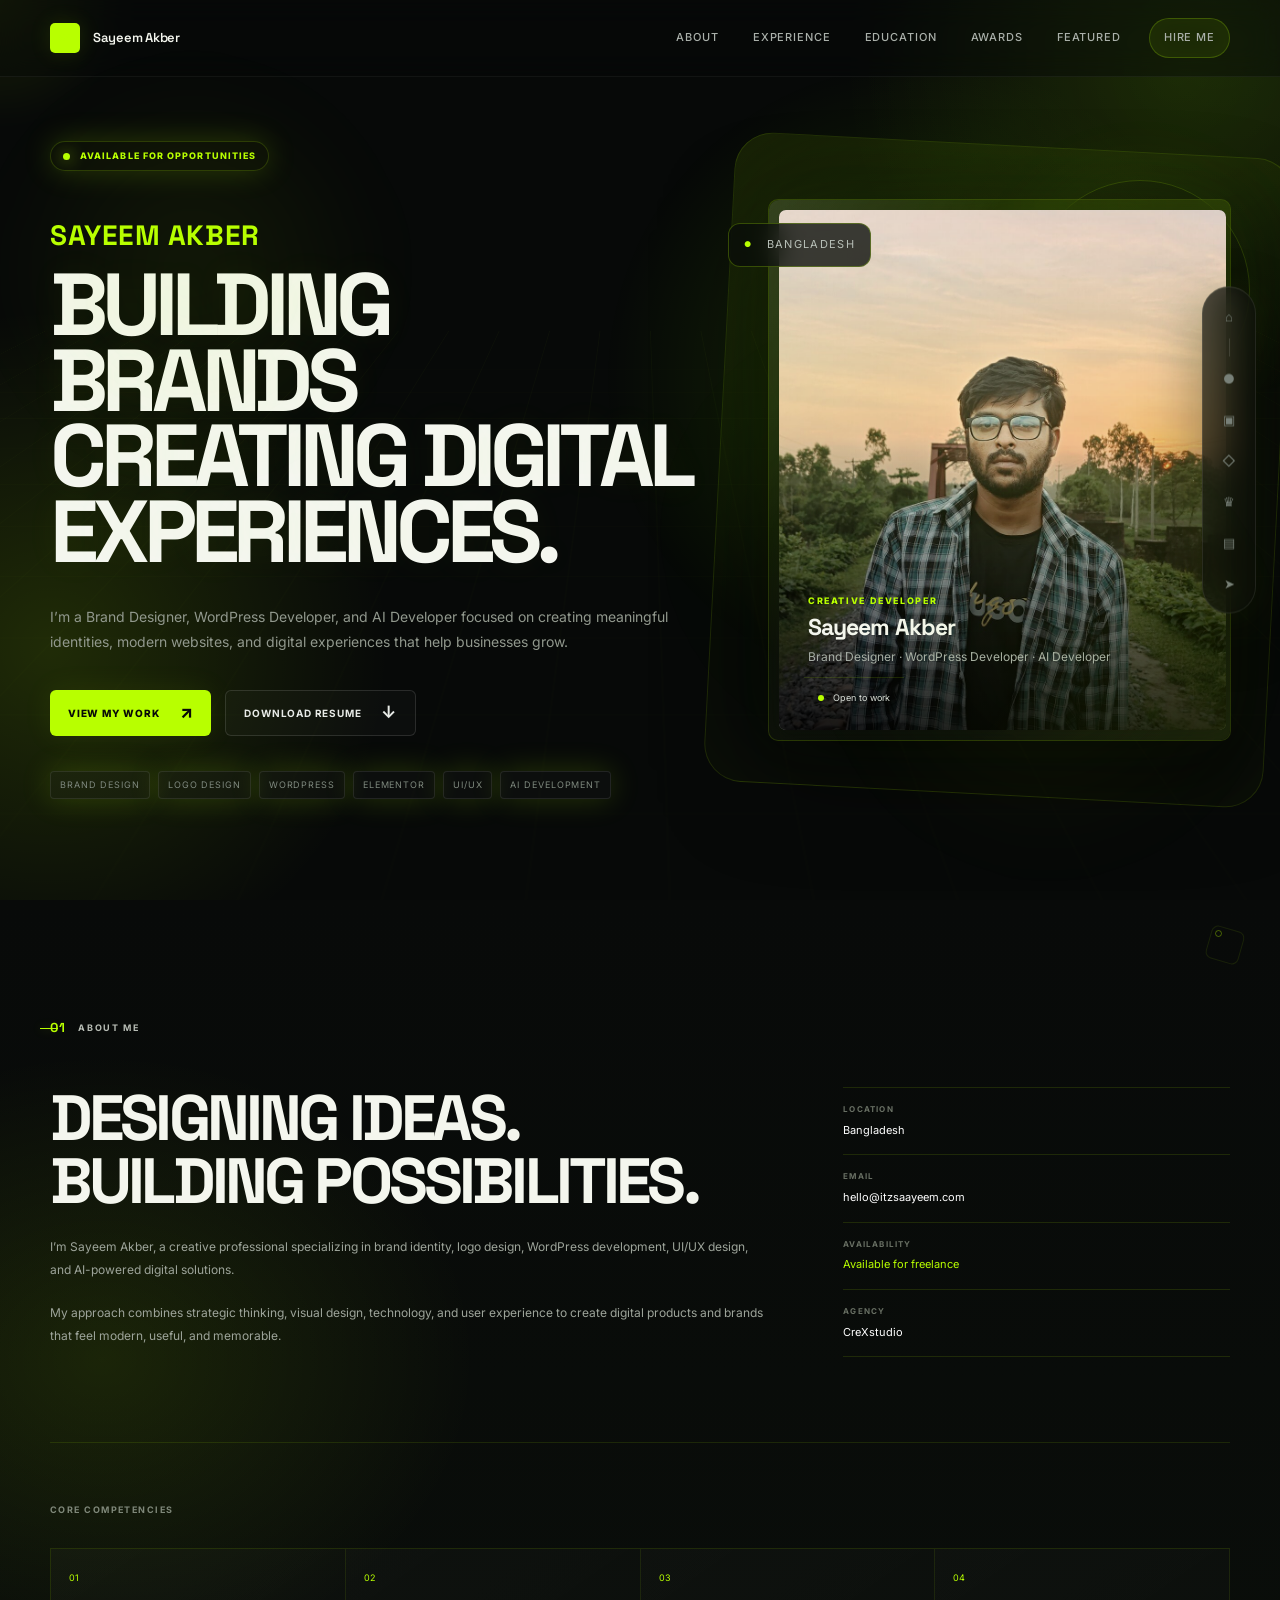
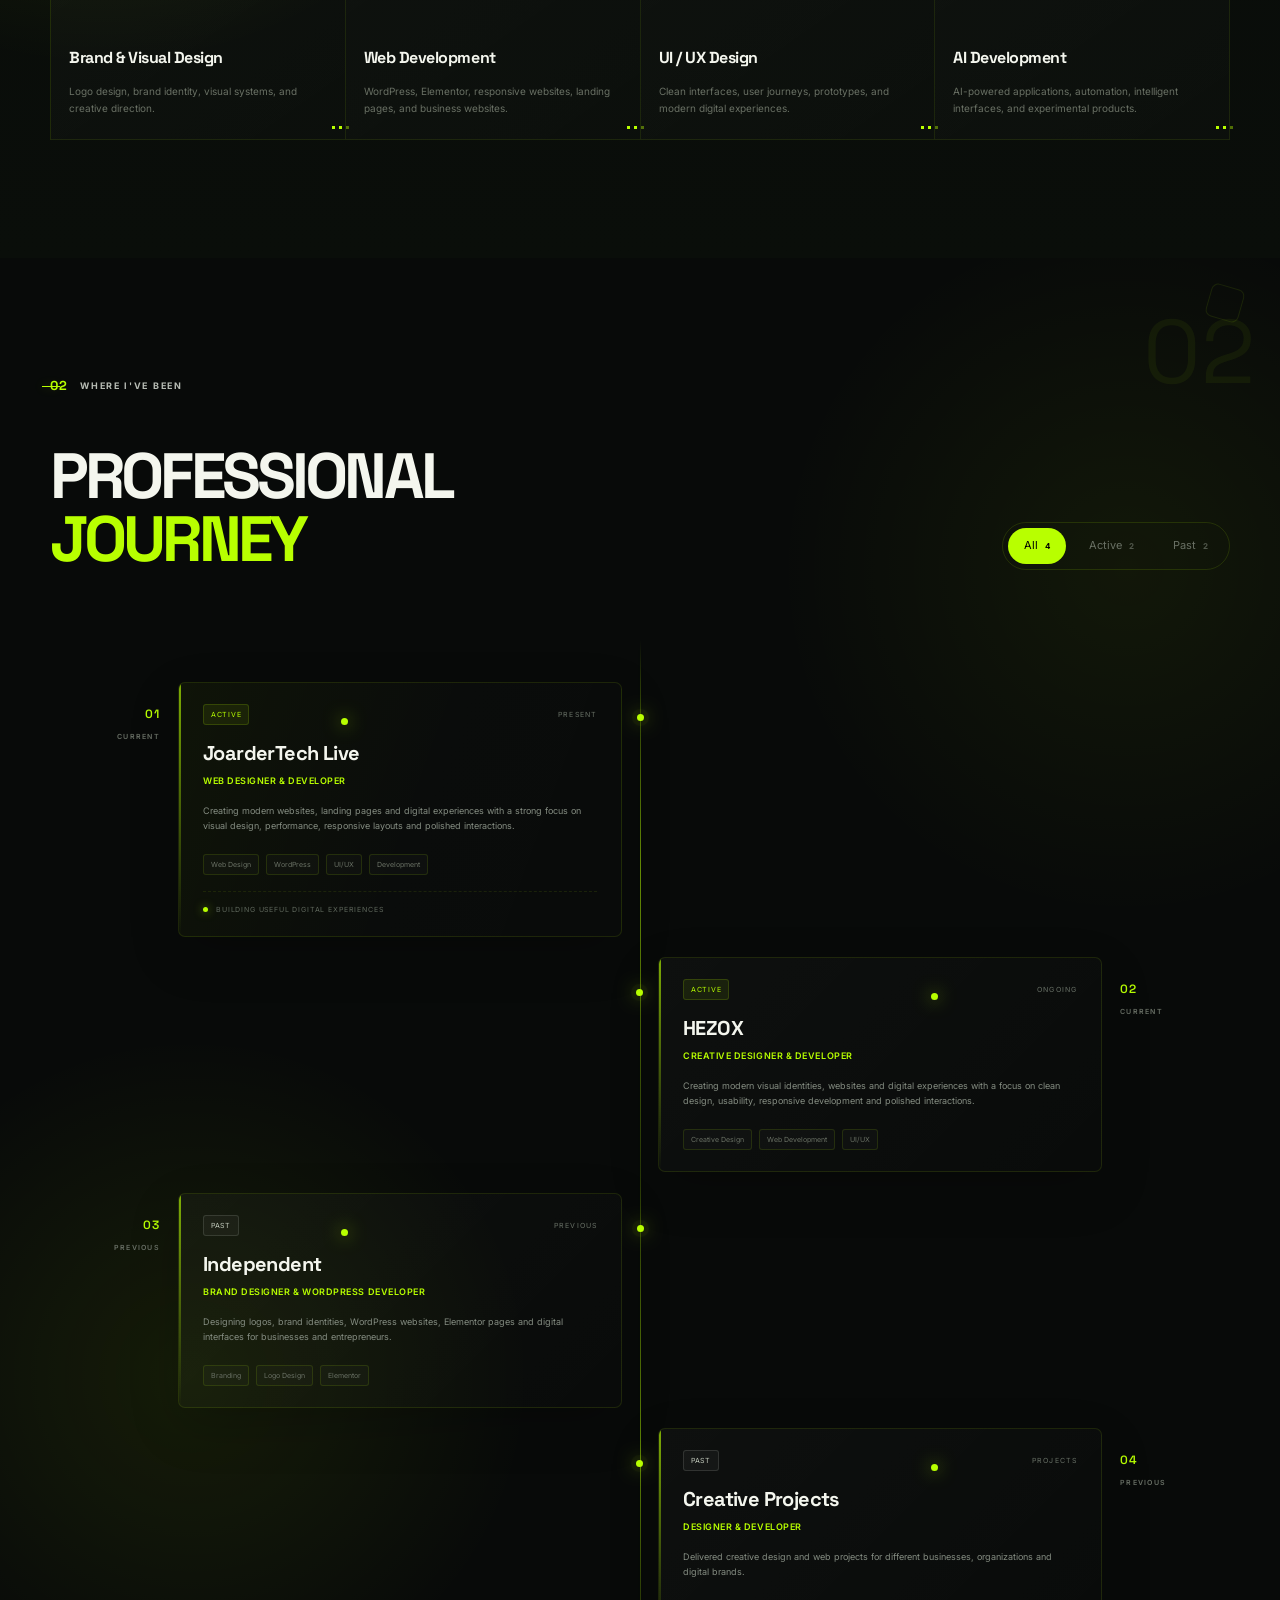
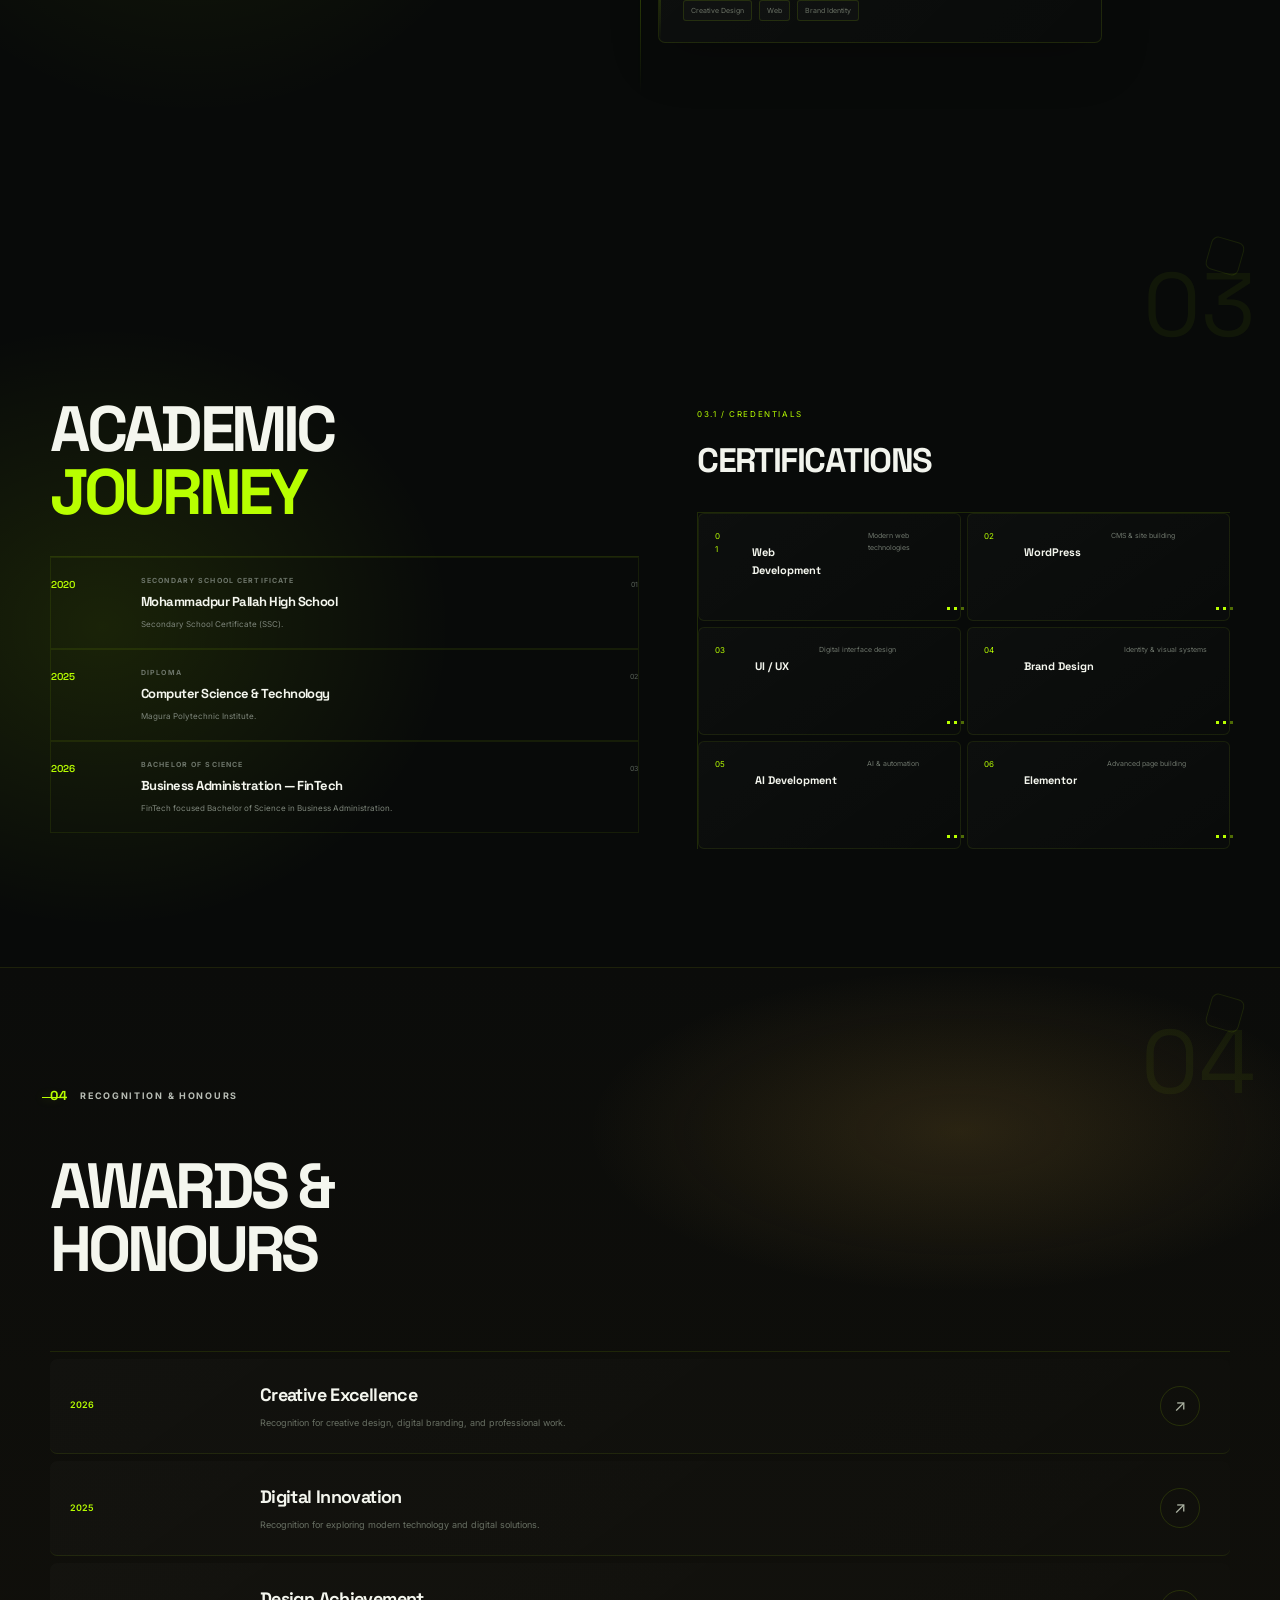
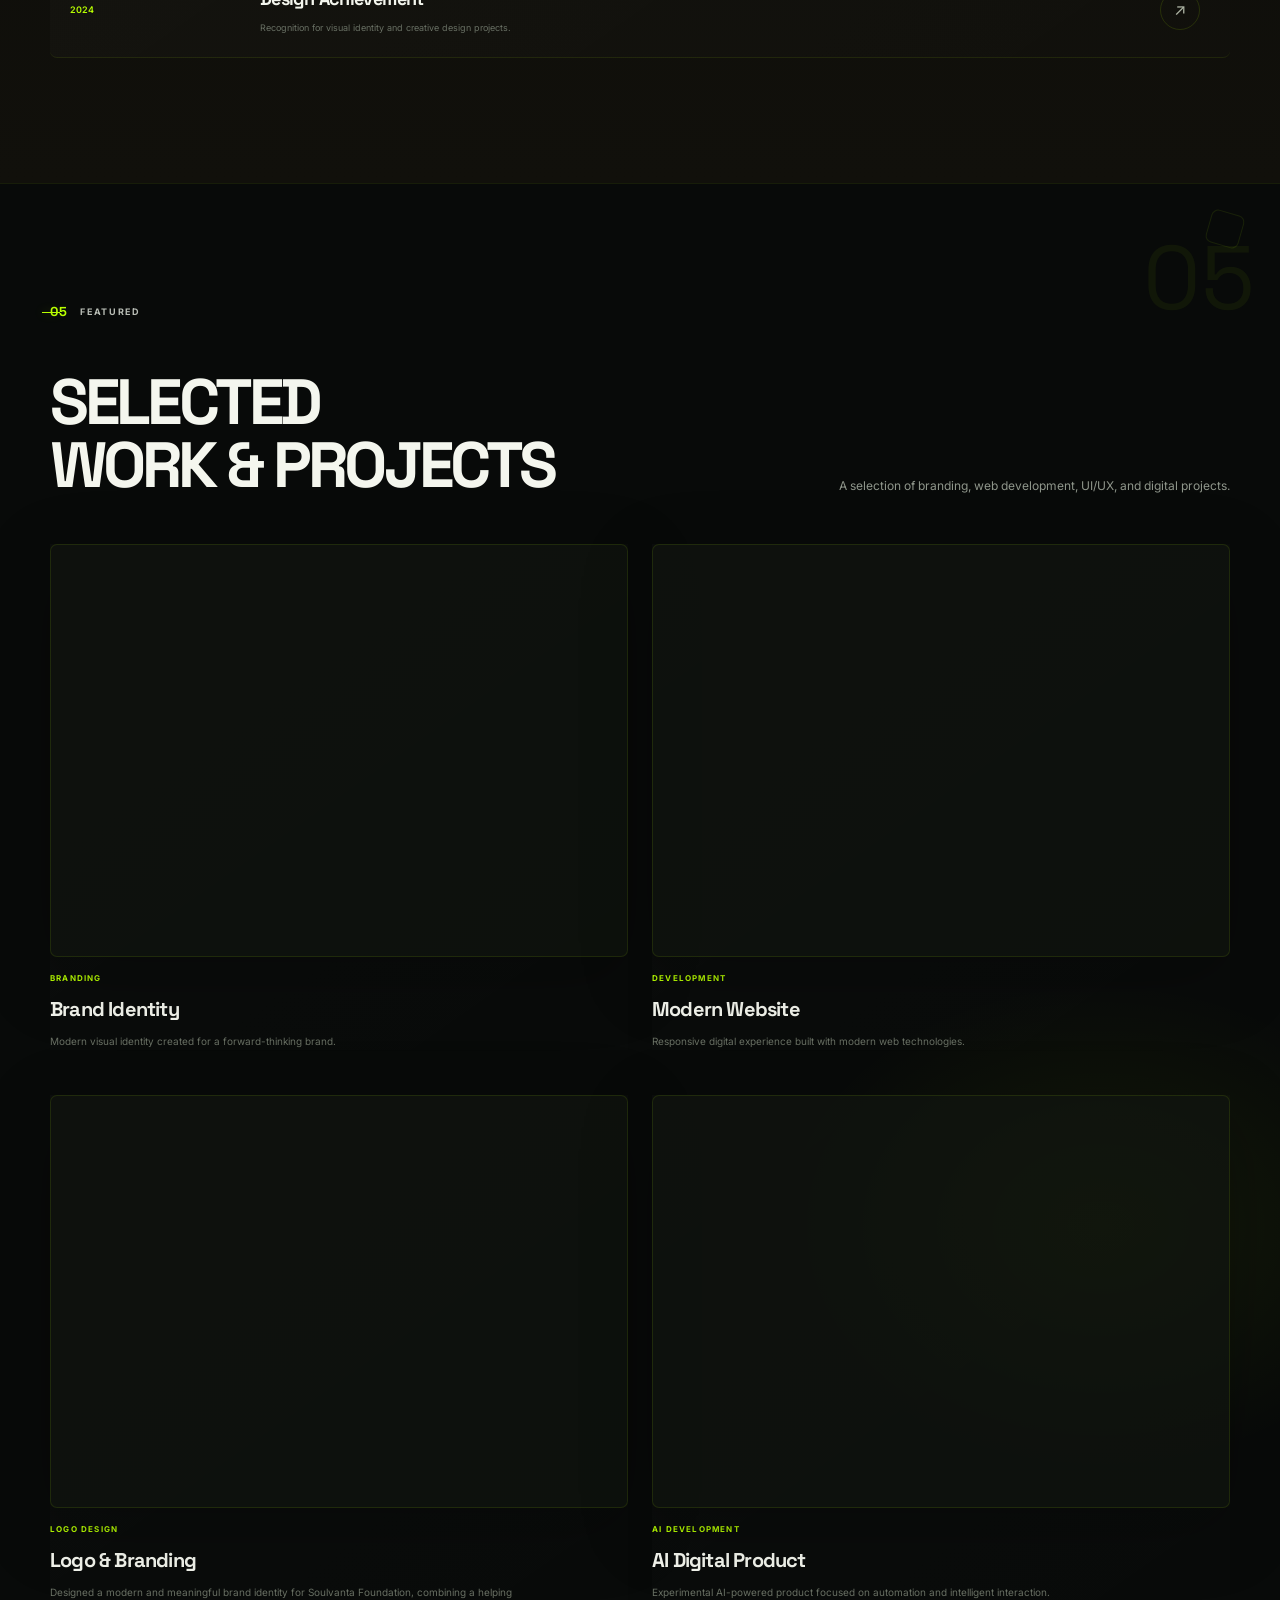
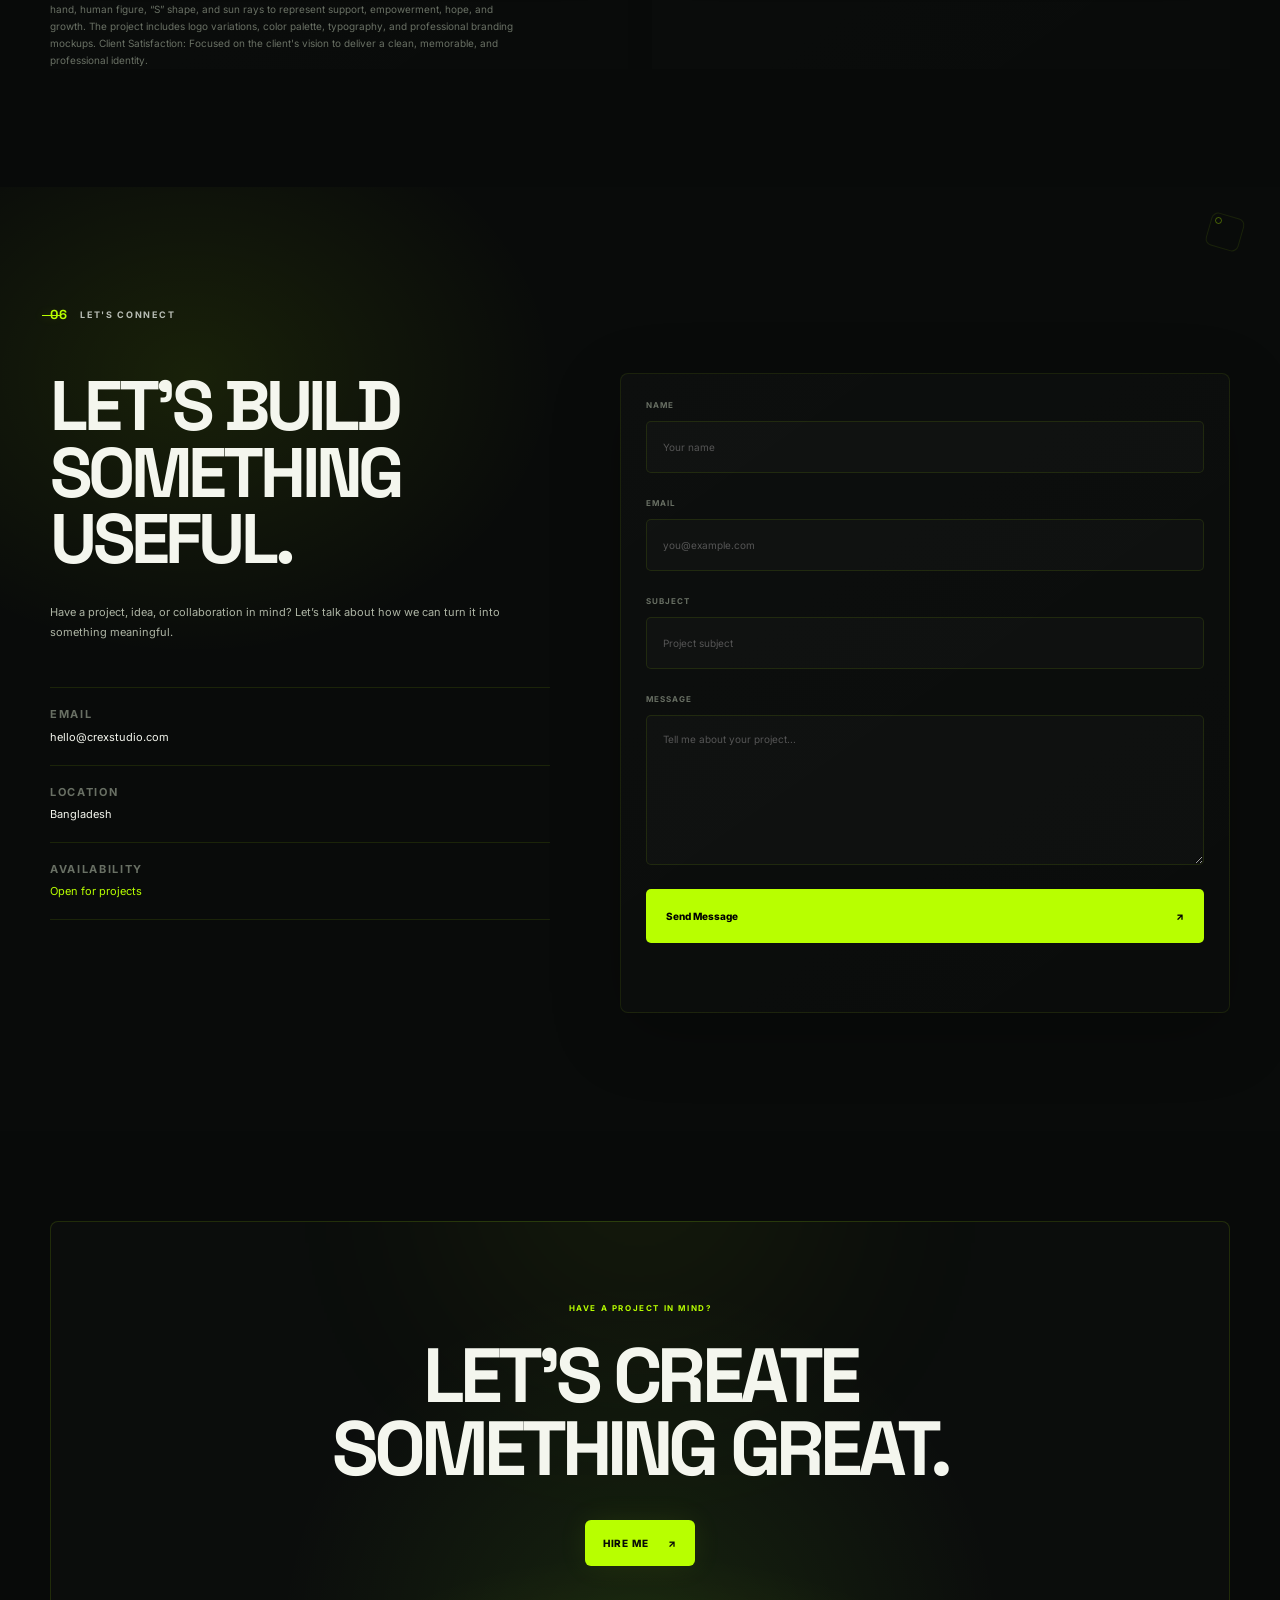
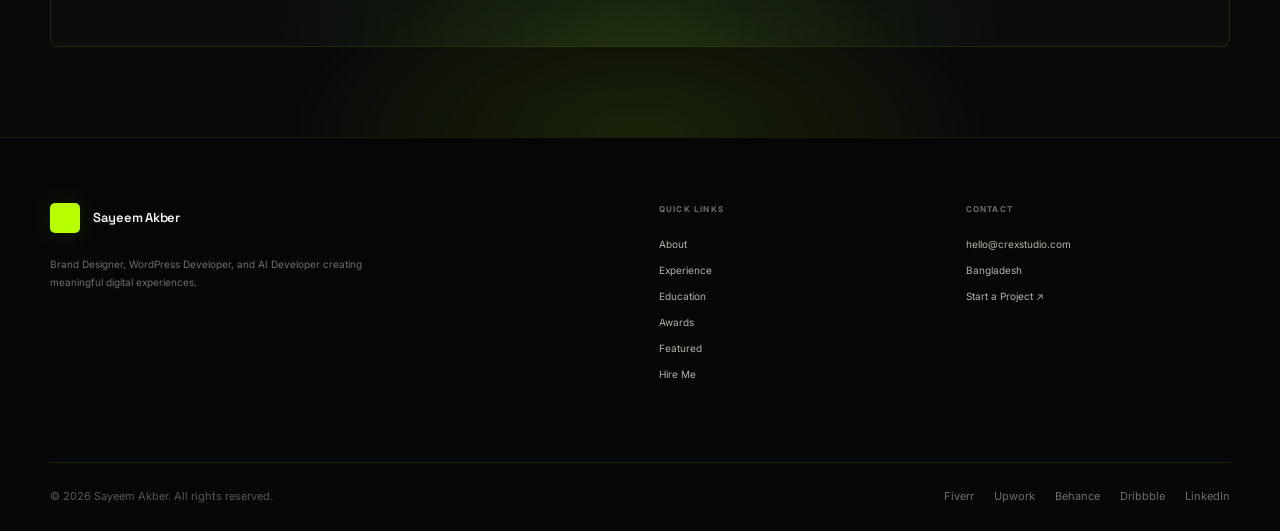
==== commit cd1015cb: "Add files via upload" ====
--- a/index.html
+++ b/index.html
@@ -209,9 +209,10 @@
 
 
                 <a
-                    href="assets/Sayeem_Akber_Resume-1.pdf"
-                    class="btn btn-primary"
-                    target="_blank">
+                    href="./resume/Sayeem-Akber-Resume.pdf"
+                    class="btn btn-secondary"
+                    target="_blank"
+                    rel="noopener"
                 >
                     <span>Download Resume</span>
                     <span class="btn-arrow">↓</span>
@@ -263,7 +264,7 @@
 
                     <div class="profile-image-glow"></div>
 
-                    <img
+                    <img decoding="async"
                         src="./assets/profile.jpg"
                         alt="Sayeem Akber"
                         class="profile-image"
@@ -399,10 +400,10 @@
                     </span>
 
                     <a
-                        href="mailto:sayeemakber1@gmail.com"
+                        href="mailto:hello@itzsaayeem.com"
                         class="detail-value"
                     >
-                        sayeemakber1@gmail.com
+                        hello@itzsaayeem.com
                     </a>
 
                 </div>
@@ -428,12 +429,7 @@
                     </span>
 
                     <span class="detail-value">
-                    <a
                         CreXstudio
-                        href="https://maps.app.goo.gl/f614eNkwhaEniSdW6"
-                    >
-                        CreXstudio
-                    </a>
                     </span>
 
                 </div>
@@ -563,7 +559,7 @@
         <div class="experience-date"><span>01</span><small>CURRENT</small></div>
         <div class="experience-main">
           <div class="timeline-topline"><span class="experience-status">ACTIVE</span><span class="timeline-year">PRESENT</span></div>
-          <div class="experience-company"><h3>JoarderTech</h3></div>
+          <div class="experience-company"><h3>JoarderTech Live</h3></div>
           <div class="experience-role">Web Designer &amp; Developer</div>
           <p class="experience-description">Creating modern websites, landing pages and digital experiences with a strong focus on visual design, performance, responsive layouts and polished interactions.</p>
           <div class="experience-tags"><span>Web Design</span><span>WordPress</span><span>UI/UX</span><span>Development</span></div>
@@ -619,9 +615,9 @@
       <div class="education-column">
         <h2 class="section-title reveal-up">ACADEMIC<br><span class="accent-word">JOURNEY</span></h2>
         <div class="education-list">
-         <article class="education-item reveal-up"><div class="education-year">2026</div><div class="education-content"><span class="education-type">University of London BACHELOR OF SCIENCE</span><h3>Business Administration — FinTech</h3><p>FinTech focused Bachelor of Science in Business Administration.</p></div><span class="education-index">03</span></article>
-         <article class="education-item reveal-up"><div class="education-year"></div><div class="education-content"><span class="education-type">DIPLOMA</span><h3>Computer Science &amp; Technology</h3><p>Magura Polytechnic Institute.</p></div><span class="education-index">02</span></article>
-          <article class="education-item reveal-up"><div class="education-year"></div><div class="education-content"><span class="education-type">SECONDARY SCHOOL CERTIFICATE</span><h3>Mohammadpur Pallah High School</h3><p>Secondary School Certificate (SSC).</p></div><span class="education-index">01</span></article>
+          <article class="education-item reveal-up"><div class="education-year">2020</div><div class="education-content"><span class="education-type">SECONDARY SCHOOL CERTIFICATE</span><h3>Mohammadpur Pallah High School</h3><p>Secondary School Certificate (SSC).</p></div><span class="education-index">01</span></article>
+          <article class="education-item reveal-up"><div class="education-year">2025</div><div class="education-content"><span class="education-type">DIPLOMA</span><h3>Computer Science &amp; Technology</h3><p>Magura Polytechnic Institute.</p></div><span class="education-index">02</span></article>
+          <article class="education-item reveal-up"><div class="education-year">2026</div><div class="education-content"><span class="education-type">BACHELOR OF SCIENCE</span><h3>Business Administration — FinTech</h3><p>FinTech focused Bachelor of Science in Business Administration.</p></div><span class="education-index">03</span></article>
         </div>
       </div>
       <div class="cert-column">
@@ -825,7 +821,7 @@
 
                 <div class="project-image">
 
-                    <img
+                    <img decoding="async" loading="lazy"
                         src="./assets/lost-horizons.jpg"
                         alt="Brand Identity Project"
                     >
@@ -867,7 +863,7 @@
 
                 <div class="project-image">
 
-                    <img
+                    <img decoding="async" loading="lazy"
                         src="./assets/wordpress.jpg"
                         alt="Website Development Project"
                     >
@@ -909,7 +905,7 @@
 
                 <div class="project-image">
 
-                    <img
+                    <img decoding="async" loading="lazy"
                         src="./assets/soulvanta-foundation.jpg"
                         alt="UI UX Design Project"
                     >
@@ -954,8 +950,8 @@
 
                 <div class="project-image">
 
-                    <img
-                        src="./assets/"
+                    <img decoding="async" loading="lazy"
+                        src="./assets/wordpress.jpg"
                         alt="AI Development Project"
                     >
 
@@ -1052,9 +1048,9 @@
                         </span>
 
                         <a
-                            href="mailto:sayeemakber1@gmail.com"
+                            href="mailto:hello@crexstudio.com"
                         >
-                            sayeemakber1@gmail.com
+                            hello@crexstudio.com
                         </a>
 
                     </div>
@@ -1235,7 +1231,7 @@
             </h2>
 
             <a
-                href="mailto:sayeemakber1@gmail.com"
+                href="mailto:hello@crexstudio.com"
                 class="btn btn-primary"
             >
                 <span>Hire Me</span>
@@ -1334,8 +1330,8 @@
                     Contact
                 </h3>
 
-                <a href="mailto:sayeemakber1@gmail.com">
-                    sayeemakber1@gmail.com
+                <a href="mailto:hello@crexstudio.com">
+                    hello@crexstudio.com
                 </a>
 
                 <span>
@@ -1364,33 +1360,40 @@
             <div class="footer-socials">
 
                 <a
-                    href="#"
+                    href="https://www.fiverr.com/crezsayeem/"
+                    aria-label="Fiverr"
+                >
+                    Fiverr
+                </a>
+                <a
+                    href="https://www.upwork.com/freelancers/~01dd5ea18ef0b814d1?mp_source=share"
+                    aria-label="Upwork"
+                >
+                    Upwork
+                </a>
+
+
+                <a
+                    href="https://www.behance.net/crezsayeem"
+                    aria-label="Behance"
+                >
+                    Behance
+                </a>
+
+                <a
+                    href="https://dribbble.com/crezsayeem"
+                    aria-label="Dribbble"
+                >
+                    Dribbble
+                </a>
+
+                <a
+                    href="https://bd.linkedin.com/in/crezsayeem"
                     aria-label="LinkedIn"
                 >
                     LinkedIn
                 </a>
-
-                <a
-                    href="#"
-                    aria-label="Behance"
-                >
-                    Behance
-                </a>
-
-                <a
-                    href="#"
-                    aria-label="Dribbble"
-                >
-                    Dribbble
-                </a>
-
-                <a
-                    href="#"
-                    aria-label="GitHub"
-                >
-                    GitHub
-                </a>
-
+                
             </div>
 
         </div>
--- a/css/style.css
+++ b/css/style.css
@@ -3829,3 +3829,124 @@
   from{rotate:0deg}
   to{rotate:360deg}
 }
+
+
+/* =========================================================
+   PERFORMANCE OVERRIDES
+========================================================= */
+
+img {
+    content-visibility: auto;
+}
+
+.profile-card,
+.project-card,
+.competency-card,
+.certification-card,
+.award-item,
+.experience-main,
+.contact-form-wrapper {
+    transform: translateZ(0);
+}
+
+.hero-glow,
+.hero-glow-one,
+.hero-glow-two,
+.pointer-spot {
+    pointer-events: none;
+}
+
+/* Keep GPU hints limited to elements that actually animate */
+.hero-glow-one,
+.hero-glow-two,
+.hero-grid,
+.pointer-spot,
+.cinematic-cursor {
+    will-change: transform;
+}
+
+/* Avoid expensive blur layers on small/touch devices */
+@media (max-width: 900px), (pointer: coarse) {
+    .pointer-spot {
+        display: none !important;
+    }
+
+    .site-header,
+    .main-navigation {
+        -webkit-backdrop-filter: none !important;
+        backdrop-filter: none !important;
+    }
+
+    .hero-glow {
+        filter: blur(70px) !important;
+    }
+
+    .hero-grid {
+        animation: none !important;
+    }
+
+    .project-card,
+    .competency-card,
+    .certification-card,
+    .award-item,
+    .experience-main {
+        transform: none !important;
+    }
+}
+
+/* Smaller screens: remove unnecessary decorative filters */
+@media (max-width: 600px) {
+    .hero-glow {
+        filter: blur(45px) !important;
+        opacity: .055 !important;
+    }
+
+    body::before {
+        opacity: .025 !important;
+    }
+}
+
+/* Cursor uses transform only; don't animate left/top */
+@media (pointer: fine) {
+    html, body, body * {
+        cursor: none !important;
+    }
+
+    .cinematic-cursor {
+        left: 0 !important;
+        top: 0 !important;
+        margin: 0 !important;
+        transform: translate3d(-100px,-100px,0) translate(-50%,-50%);
+    }
+}
+
+@media (pointer: coarse), (prefers-reduced-motion: reduce) {
+    .cinematic-cursor,
+    .cursor-orbit,
+    .pointer-spot {
+        display: none !important;
+    }
+}
+
+/* Respect dynamic mobile viewport */
+.hero-section,
+.hero {
+    min-height: min(100svh, 900px);
+}
+
+@media (max-width: 900px) {
+    .hero-section,
+    .hero {
+        min-height: auto;
+    }
+}
+
+/* Avoid accidental oversized text/content */
+h1, h2, h3, h4, p, a, span {
+    overflow-wrap: anywhere;
+}
+
+table {
+    max-width: 100%;
+    overflow-x: auto;
+}
--- a/css/responsive.css
+++ b/css/responsive.css
@@ -1177,4 +1177,52 @@
 
 /* =========================================================
    END OF RESPONSIVE.CSS
-   ========================================================= */+   ========================================================= */
+
+/* Final responsive safety layer */
+*,*::before,*::after{box-sizing:border-box}
+html,body{width:100%;max-width:100%;overflow-x:hidden}
+img,svg,video,canvas,iframe{max-width:100%;height:auto}
+input,textarea,select,button{max-width:100%}
+
+@media (max-width:1200px){
+  .container{width:94%;max-width:1150px}
+  .hero-container{grid-template-columns:minmax(0,1fr) minmax(300px,.8fr)}
+  .projects-grid,.competencies-grid,.certifications-grid,.awards-grid{grid-template-columns:repeat(2,minmax(0,1fr))}
+}
+
+@media (max-width:900px){
+  .container{width:92%;max-width:850px}
+  .hero-container,.about-grid,.contact-grid{grid-template-columns:1fr}
+  .hero-profile{justify-content:center}
+  .experience-item,.education-item{grid-template-columns:1fr}
+  .projects-grid,.competencies-grid,.certifications-grid,.awards-grid{grid-template-columns:repeat(2,minmax(0,1fr))}
+}
+
+@media (max-width:700px){
+  .container{width:90%}
+  .section{padding:75px 0}
+  .hero-actions,.cta-actions{flex-direction:column;align-items:stretch}
+  .hero-actions .btn,.cta-actions .btn,.contact-form .btn{width:100%;justify-content:center}
+  .projects-grid,.competencies-grid,.certifications-grid,.awards-grid{grid-template-columns:1fr}
+  .about-details{grid-template-columns:1fr}
+  .form-row{grid-template-columns:1fr}
+}
+
+@media (max-width:480px){
+  .container{width:88%}
+  .section{padding:65px 0}
+  .hero-title{font-size:clamp(38px,14vw,58px)}
+  .profile-card-image{min-height:350px}
+}
+
+@media (max-width:360px){
+  .container{width:86%}
+  .hero-title{font-size:38px}
+  .section-title{font-size:29px}
+  .profile-card-image{min-height:310px}
+}
+
+@media (prefers-reduced-motion:reduce){
+  *,*::before,*::after{animation-duration:.01ms!important;animation-iteration-count:1!important;transition-duration:.01ms!important;scroll-behavior:auto!important}
+}
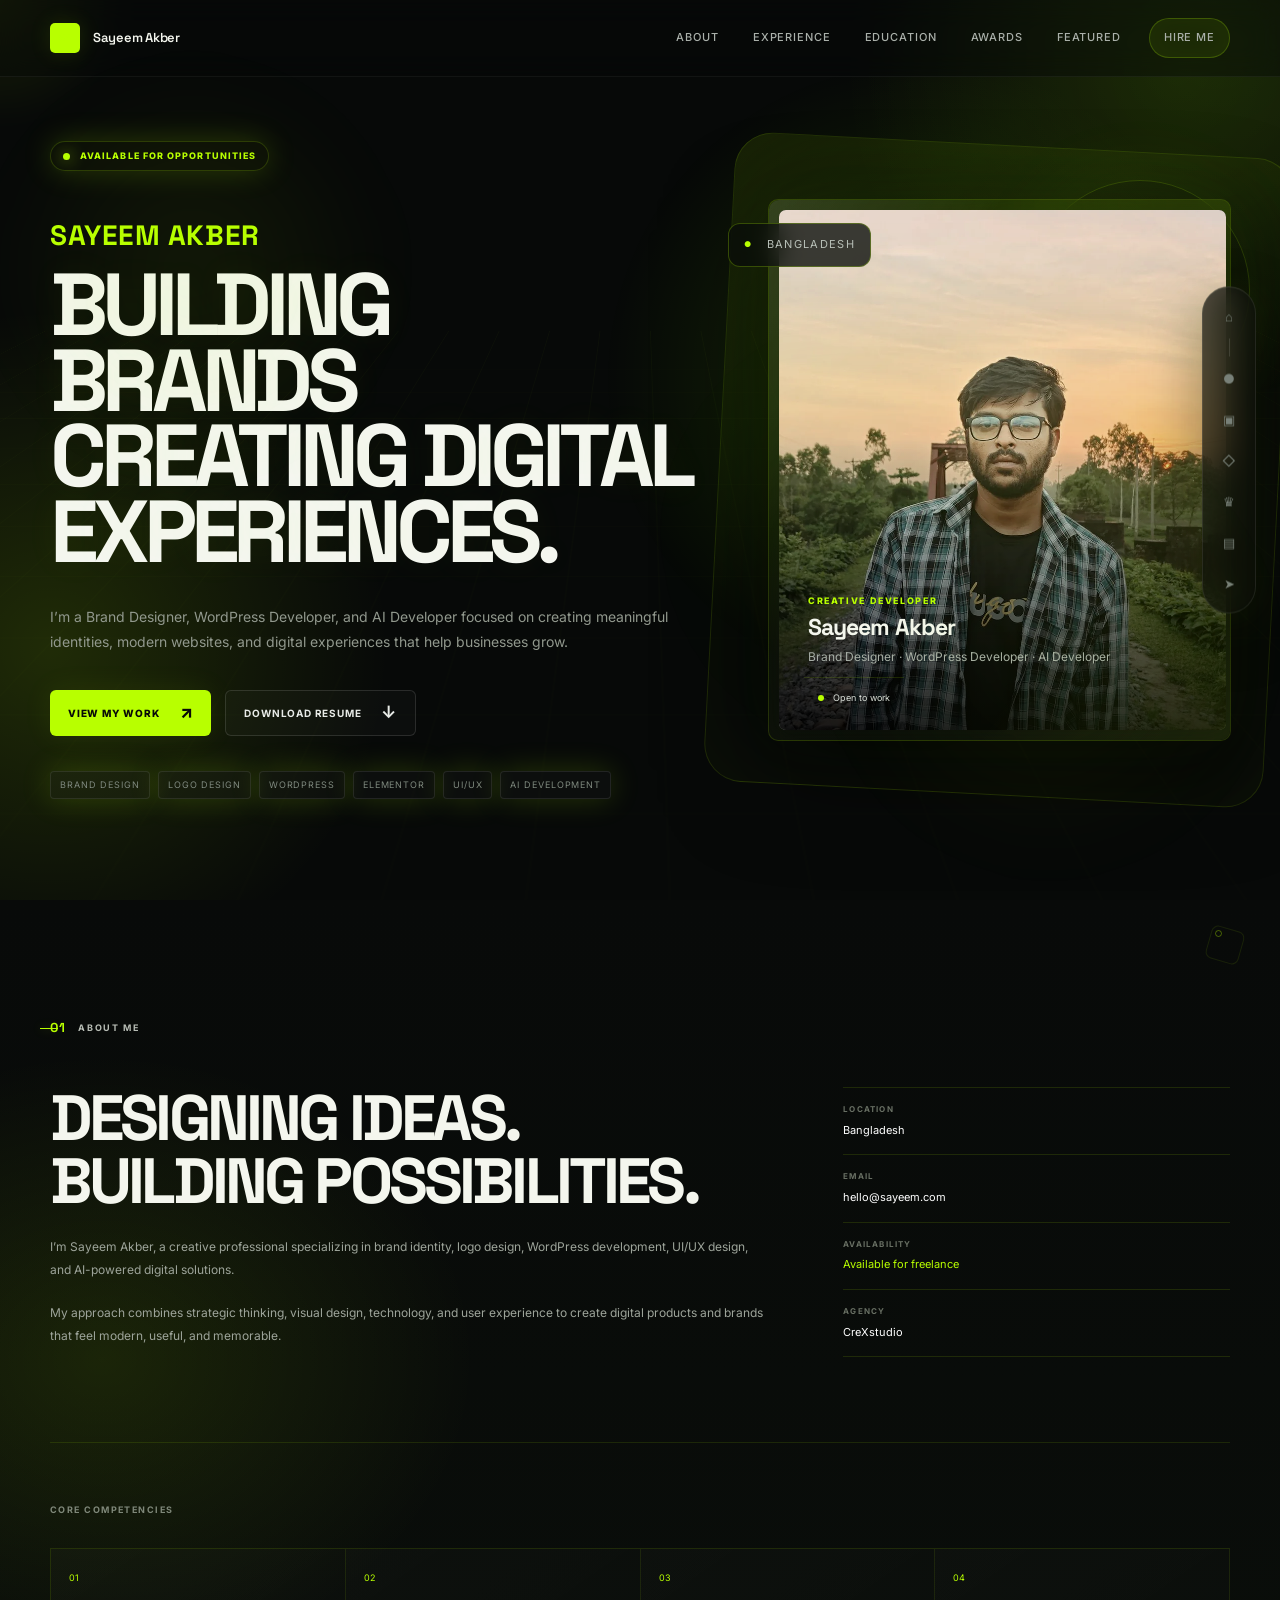
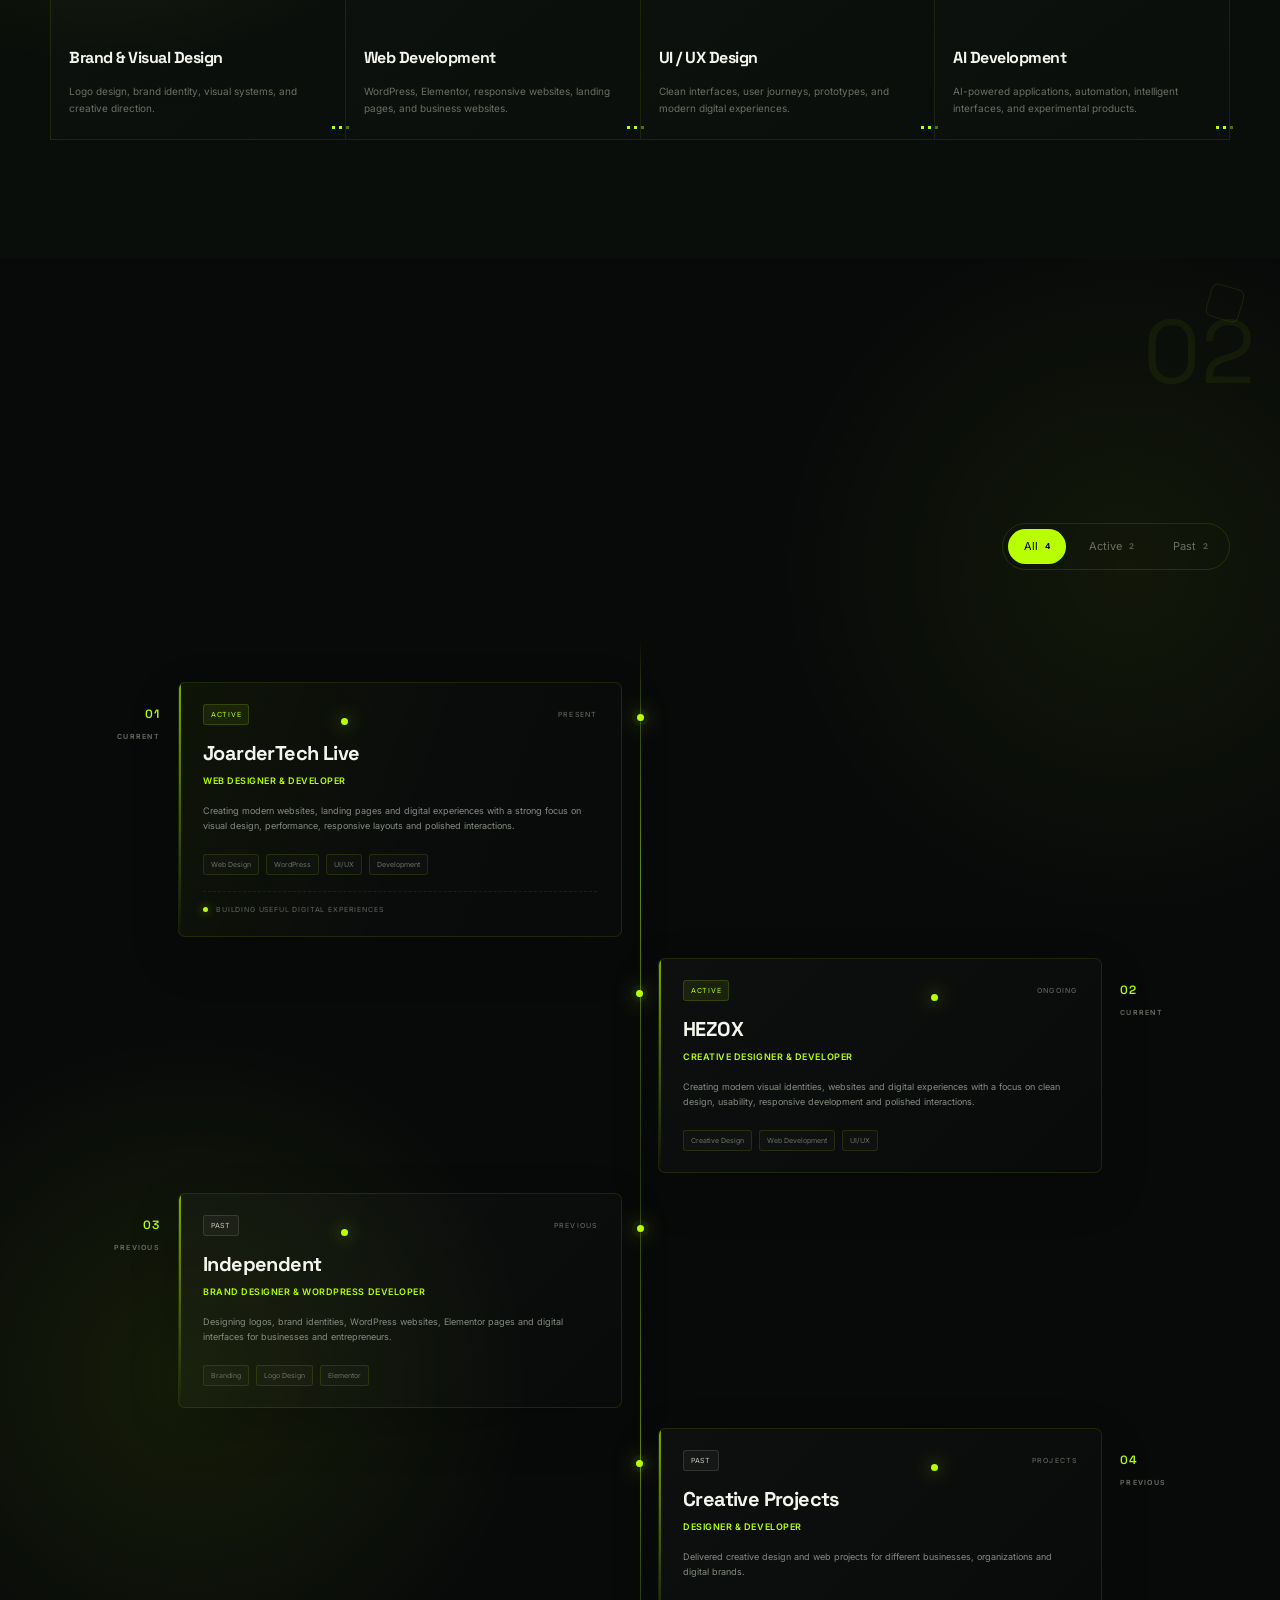
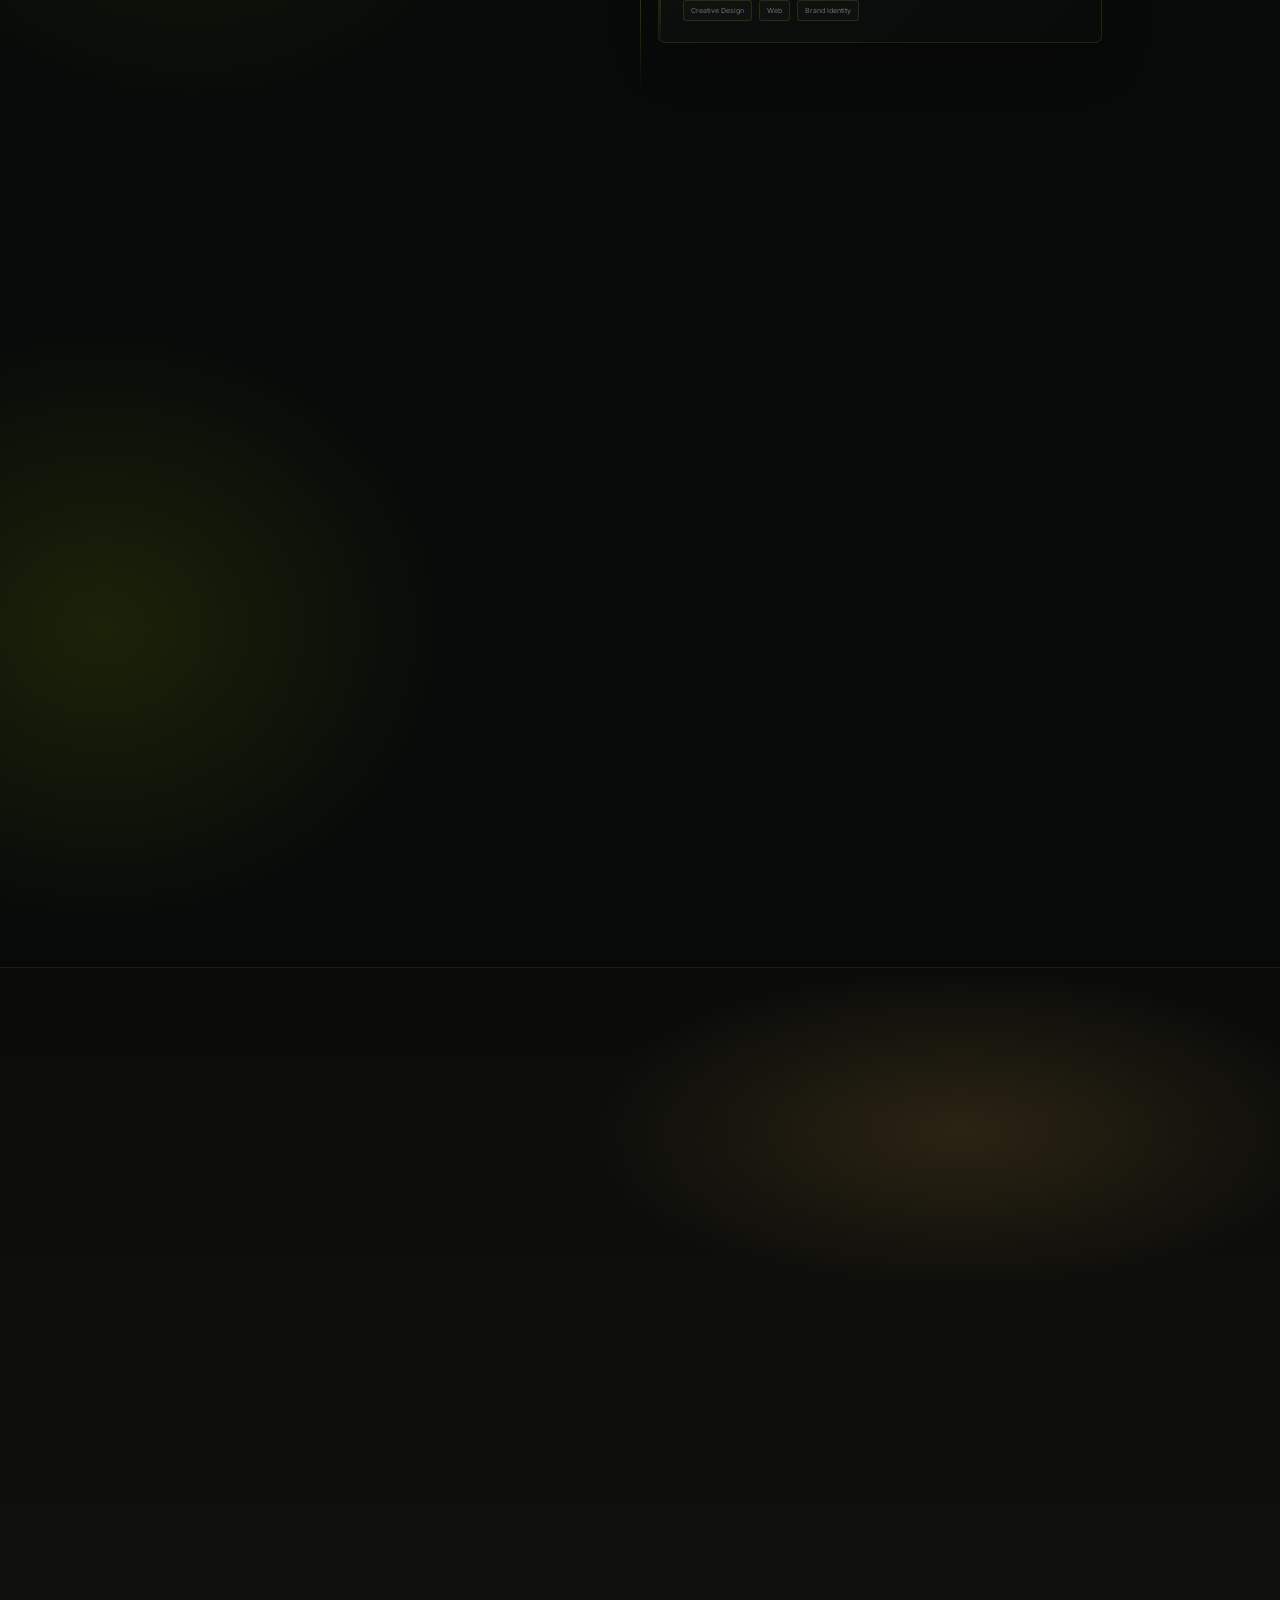
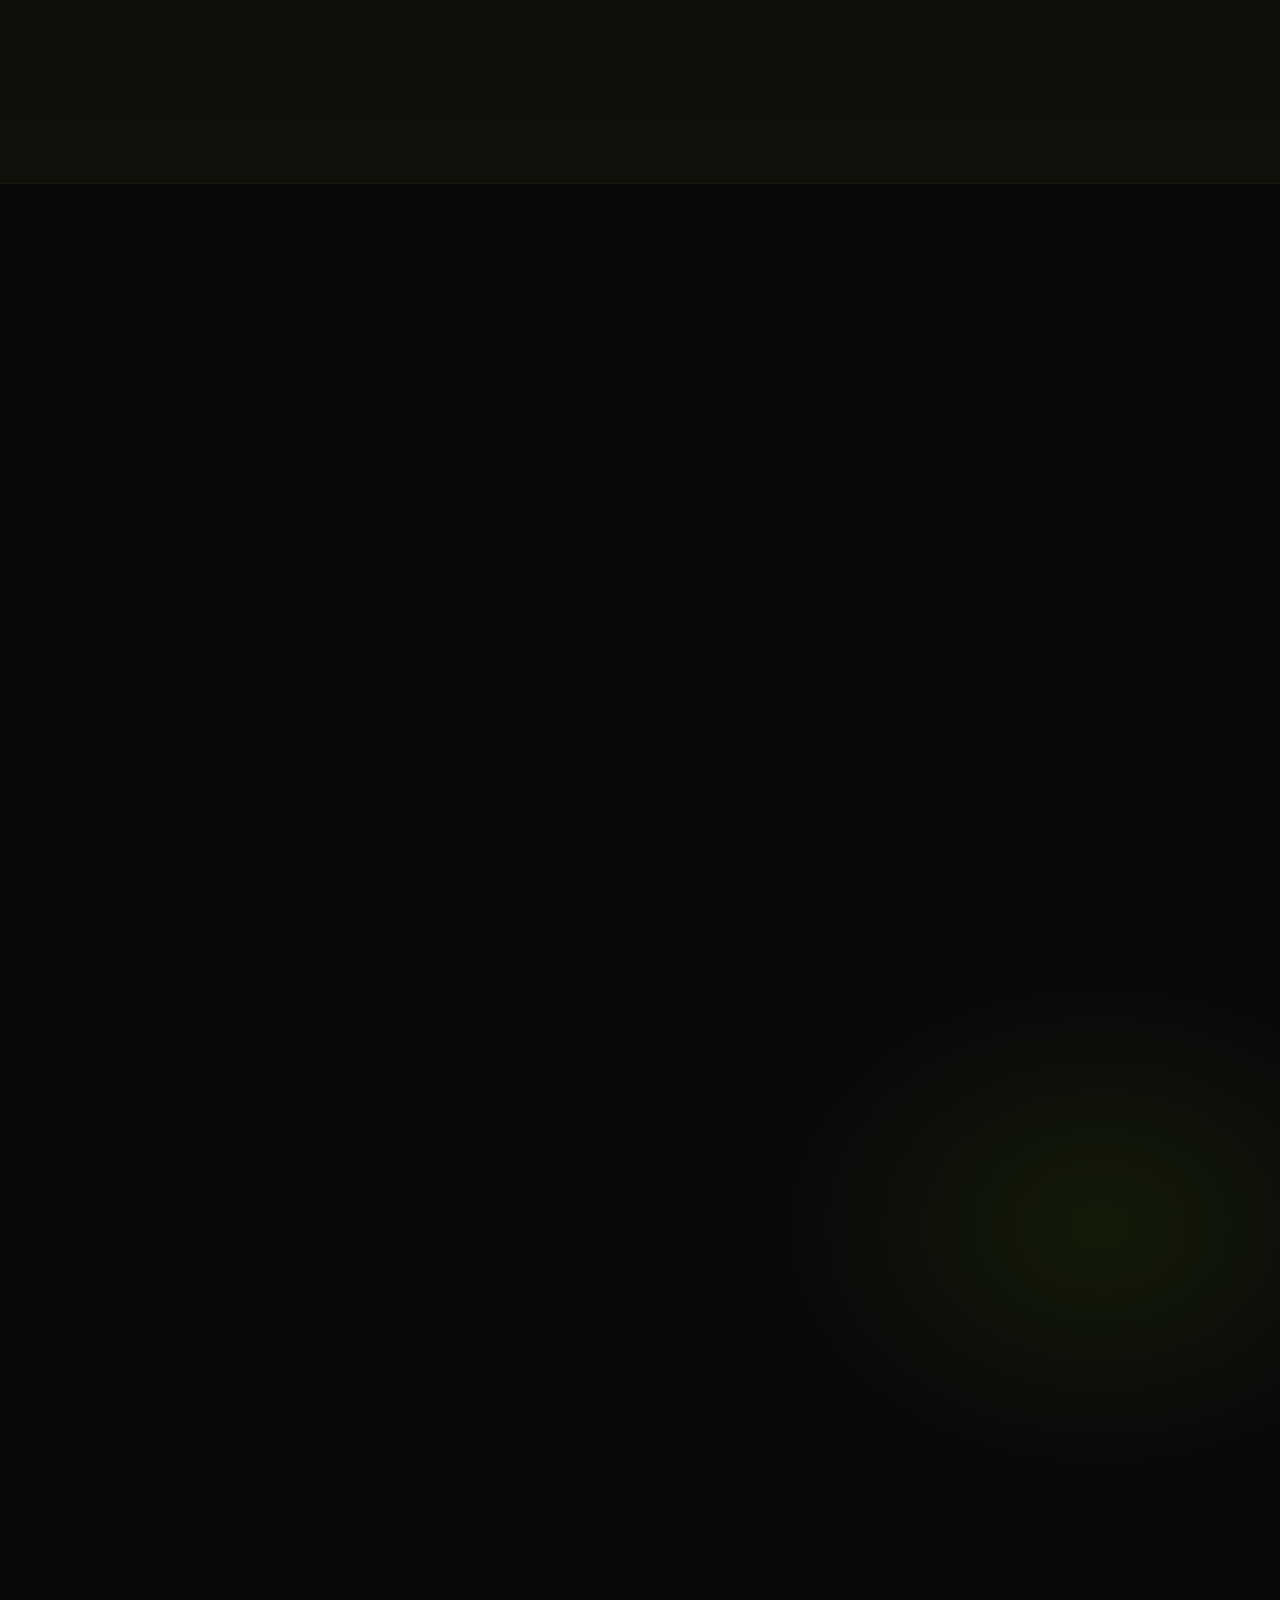
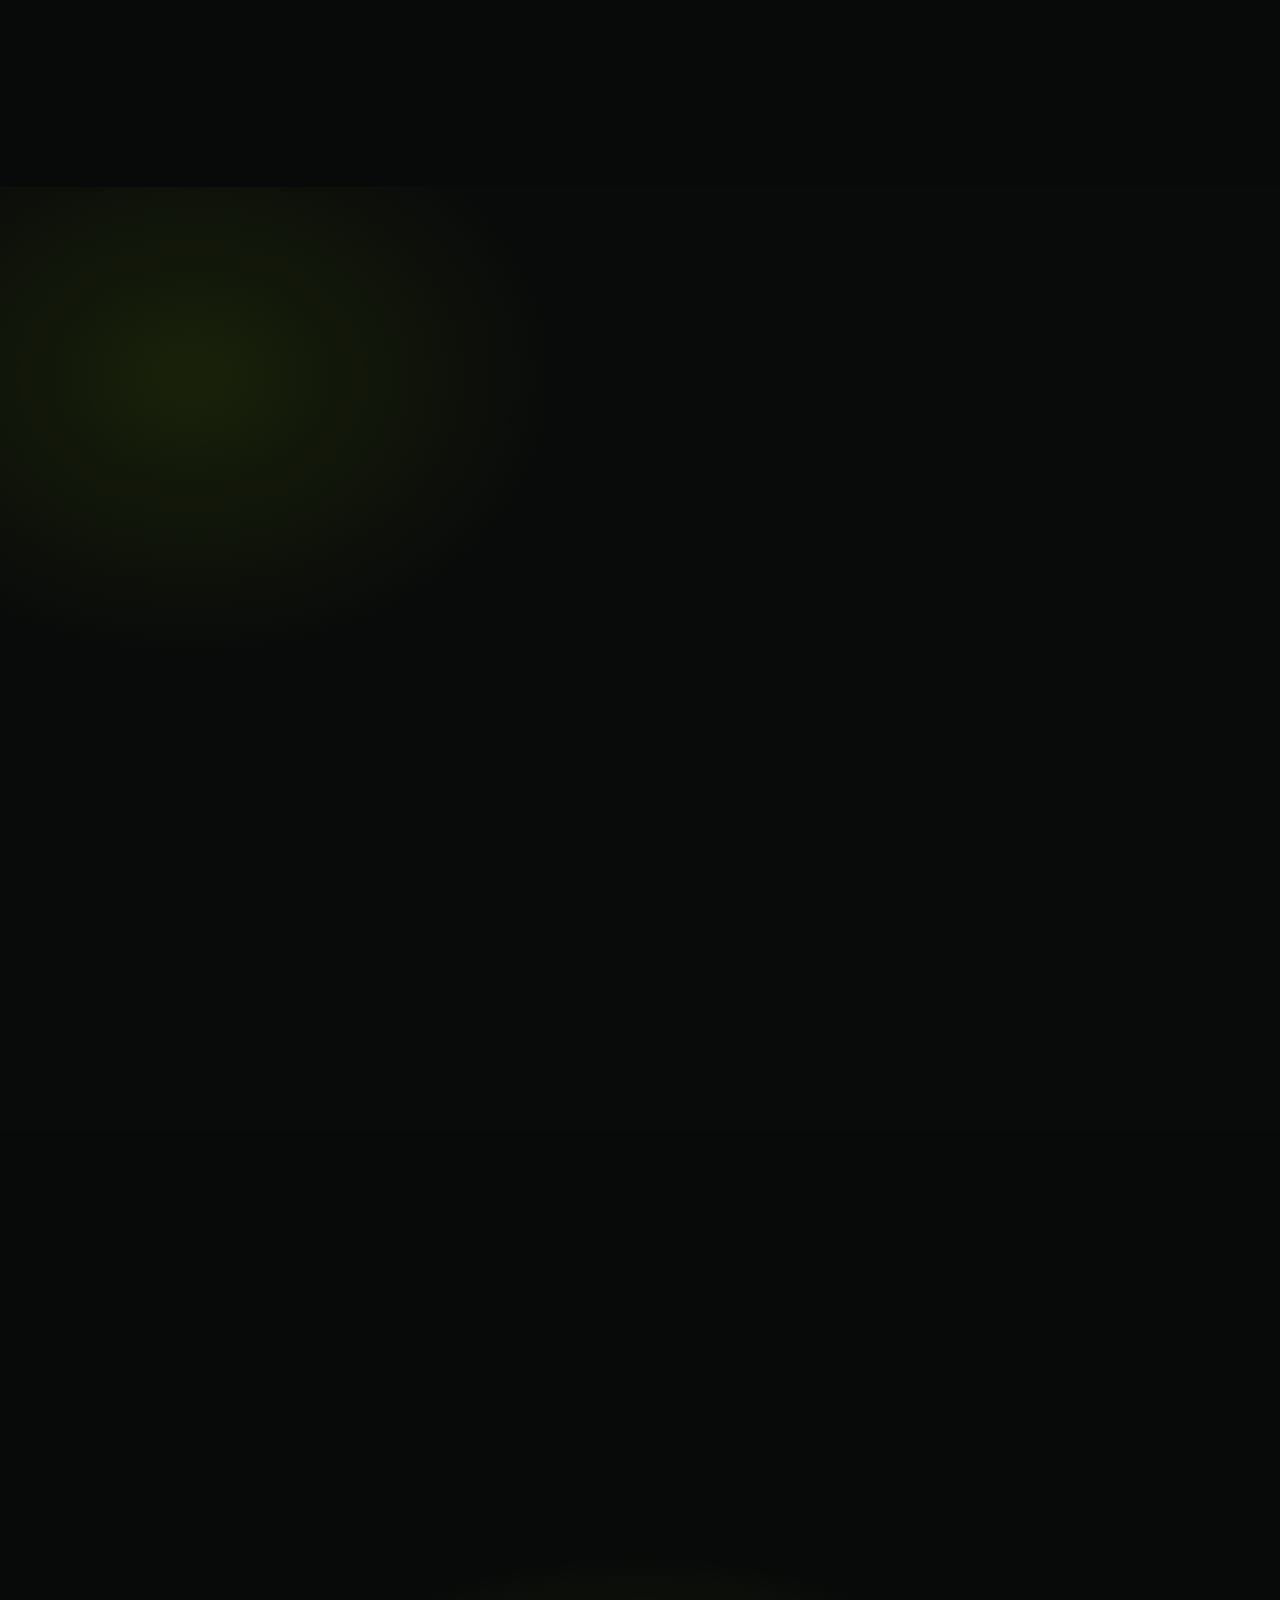
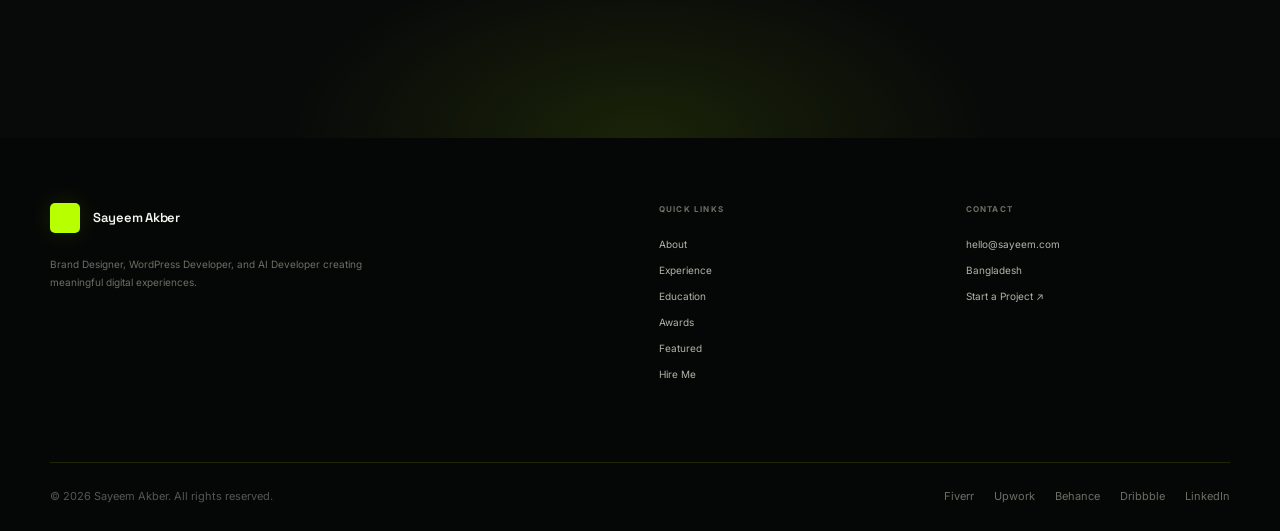
==== commit 168aa322: "Add files via upload" ====
--- a/index.html
+++ b/index.html
@@ -27,6 +27,8 @@
         href="https://fonts.googleapis.com/css2?family=Inter:wght@400;500;600;700;800&family=Space+Grotesk:wght@400;500;600;700&display=swap"
         rel="stylesheet"
     >
+
+    <link rel="preload" as="image" href="./assets/profile.webp" fetchpriority="high">
 
     <!-- Main CSS -->
     <link rel="stylesheet" href="./css/style.css">
@@ -265,9 +267,10 @@
                     <div class="profile-image-glow"></div>
 
                     <img decoding="async"
-                        src="./assets/profile.jpg"
+                        src="./assets/profile.webp"
                         alt="Sayeem Akber"
                         class="profile-image"
+                        fetchpriority="high"
                     >
 
                 </div>
@@ -400,10 +403,10 @@
                     </span>
 
                     <a
-                        href="mailto:hello@itzsaayeem.com"
+                        href="mailto:hello@sayeem.com"
                         class="detail-value"
                     >
-                        hello@itzsaayeem.com
+                        hello@sayeem.com
                     </a>
 
                 </div>
@@ -822,7 +825,7 @@
                 <div class="project-image">
 
                     <img decoding="async" loading="lazy"
-                        src="./assets/lost-horizons.jpg"
+                        src="./assets/lost-horizons.webp"
                         alt="Brand Identity Project"
                     >
 
@@ -864,7 +867,7 @@
                 <div class="project-image">
 
                     <img decoding="async" loading="lazy"
-                        src="./assets/wordpress.jpg"
+                        src="./assets/wordpress.webp"
                         alt="Website Development Project"
                     >
 
@@ -906,7 +909,7 @@
                 <div class="project-image">
 
                     <img decoding="async" loading="lazy"
-                        src="./assets/soulvanta-foundation.jpg"
+                        src="./assets/soulvanta-foundation.webp"
                         alt="UI UX Design Project"
                     >
 
@@ -951,7 +954,7 @@
                 <div class="project-image">
 
                     <img decoding="async" loading="lazy"
-                        src="./assets/wordpress.jpg"
+                        src="./assets/wordpress.webp"
                         alt="AI Development Project"
                     >
 
@@ -1048,9 +1051,9 @@
                         </span>
 
                         <a
-                            href="mailto:hello@crexstudio.com"
+                            href="mailto:hello@sayeem.com"
                         >
-                            hello@crexstudio.com
+                            hello@sayeem.com
                         </a>
 
                     </div>
@@ -1231,7 +1234,7 @@
             </h2>
 
             <a
-                href="mailto:hello@crexstudio.com"
+                href="mailto:sayeemakber1@gmail.com"
                 class="btn btn-primary"
             >
                 <span>Hire Me</span>
@@ -1330,8 +1333,8 @@
                     Contact
                 </h3>
 
-                <a href="mailto:hello@crexstudio.com">
-                    hello@crexstudio.com
+                <a href="mailto:hello@sayeem.com">
+                    hello@sayeem.com
                 </a>
 
                 <span>
@@ -1393,7 +1396,7 @@
                 >
                     LinkedIn
                 </a>
-                
+
             </div>
 
         </div>
--- a/css/responsive.css
+++ b/css/responsive.css
@@ -1226,3 +1226,434 @@
 @media (prefers-reduced-motion:reduce){
   *,*::before,*::after{animation-duration:.01ms!important;animation-iteration-count:1!important;transition-duration:.01ms!important;scroll-behavior:auto!important}
 }
+
+/* =========================================================
+   FINAL PERFORMANCE + RESPONSIVE PASS
+   Optimized for phone / tablet / laptop / desktop
+========================================================= */
+
+/* Keep the first paint cheap */
+html {
+  scroll-behavior: smooth;
+  -webkit-text-size-adjust: 100%;
+  text-rendering: optimizeSpeed;
+}
+
+body {
+  overflow-x: clip;
+}
+
+/* Off-screen sections do not consume rendering time until needed. */
+main > section:not(#home) {
+  content-visibility: auto;
+  contain-intrinsic-size: 1px 900px;
+}
+
+/* Only animated elements get compositor hints. */
+.cinematic-cursor,
+.hero-grid,
+.hero-glow-one,
+.hero-glow-two,
+.profile-card {
+  backface-visibility: hidden;
+}
+
+/* Reduce the cost of large decorative effects on medium screens. */
+@media (max-width: 1200px) {
+  .container {
+    width: min(94%, 1160px);
+  }
+
+  .hero-grid {
+    animation: none !important;
+  }
+
+  .hero-glow,
+  .hero-glow-one,
+  .hero-glow-two {
+    animation: none !important;
+  }
+
+  .profile-image-glow {
+    filter: blur(45px) !important;
+  }
+
+  .site-header,
+  .motion-rail,
+  .hero-location,
+  .profile-card,
+  .experience-main {
+    -webkit-backdrop-filter: none !important;
+    backdrop-filter: none !important;
+  }
+
+  .motion-rail {
+    right: 12px;
+  }
+
+  .project-card:hover,
+  .competency-card:hover,
+  .award-item:hover,
+  .education-item:hover,
+  .experience-item:hover,
+  .certification-card:hover {
+    transform: translateY(-4px);
+  }
+}
+
+/* Tablet */
+@media (max-width: 900px) {
+  html {
+    scroll-padding-top: 82px;
+  }
+
+  .container {
+    width: min(92%, 850px);
+  }
+
+  .section {
+    padding: 82px 0;
+  }
+
+  .hero-section {
+    padding-top: 118px;
+  }
+
+  .hero-container,
+  .about-grid,
+  .contact-grid {
+    grid-template-columns: 1fr !important;
+  }
+
+  .hero-profile {
+    min-height: 510px;
+  }
+
+  .profile-card {
+    max-width: 470px;
+    transform: none !important;
+  }
+
+  .profile-card:hover {
+    transform: none !important;
+  }
+
+  .profile-image-wrapper {
+    height: 500px;
+  }
+
+  .motion-rail {
+    display: none !important;
+  }
+
+  /* Kill expensive decorative filters on touch/tablet. */
+  .hero-glow,
+  .hero-glow-one,
+  .hero-glow-two,
+  .profile-image-glow,
+  .pointer-spot {
+    filter: none !important;
+    opacity: .07 !important;
+  }
+
+  .cinematic-timeline:before {
+    animation: none !important;
+    box-shadow: none !important;
+  }
+
+  .cinematic-timeline .experience-item {
+    width: 100% !important;
+    min-height: 0;
+    will-change: auto;
+    animation: none !important;
+  }
+
+  .cinematic-timeline .experience-item:after {
+    animation: none !important;
+    box-shadow: 0 0 10px rgba(184,255,0,.4) !important;
+  }
+
+  .cinematic-timeline .experience-main {
+    -webkit-backdrop-filter: none !important;
+    backdrop-filter: none !important;
+  }
+
+  /* Faster reveal on tablets. */
+  .reveal-up {
+    transition-duration: .38s !important;
+    transform: translateY(12px);
+  }
+}
+
+/* Phones */
+@media (max-width: 700px) {
+  html {
+    scroll-behavior: smooth;
+    scroll-padding-top: 74px;
+  }
+
+  body {
+    min-width: 0;
+    overflow-x: clip;
+  }
+
+  .container {
+    width: min(calc(100% - 32px), 620px);
+  }
+
+  .section {
+    padding: 68px 0;
+  }
+
+  .section-header {
+    margin-bottom: 34px;
+  }
+
+  .hero {
+    padding-top: 104px;
+    padding-bottom: 64px;
+  }
+
+  .hero-section {
+    padding-top: 104px;
+  }
+
+  .hero-container {
+    gap: 42px !important;
+  }
+
+  .hero-title,
+  .hero-headline {
+    font-size: clamp(40px, 12.8vw, 64px) !important;
+    line-height: .96;
+  }
+
+  .hero-description,
+  .about-description,
+  .experience-description,
+  .education-description,
+  .project-description,
+  .contact-description {
+    line-height: 1.68;
+  }
+
+  .hero-actions,
+  .cta-actions {
+    flex-direction: column !important;
+    align-items: stretch !important;
+  }
+
+  .hero-actions .btn,
+  .cta-actions .btn,
+  .contact-form .btn {
+    width: 100%;
+    justify-content: center;
+  }
+
+  .profile-card {
+    width: 100%;
+    max-width: 100%;
+    padding: 8px;
+    border-radius: 20px;
+    box-shadow: 0 18px 45px rgba(0,0,0,.35);
+    background: #0b0d0a;
+  }
+
+  .profile-image-wrapper,
+  .profile-card-image {
+    height: 420px;
+    min-height: 0;
+  }
+
+  .profile-image {
+    filter: grayscale(.12) contrast(1.03) !important;
+    transition: none !important;
+  }
+
+  .profile-card:hover .profile-image {
+    transform: none !important;
+    filter: grayscale(.12) contrast(1.03) !important;
+  }
+
+  .hero-profile::before,
+  .hero-profile::after,
+  .profile-image-glow,
+  .pointer-spot,
+  .cinematic-cursor {
+    display: none !important;
+  }
+
+  .main-navigation {
+    -webkit-backdrop-filter: none !important;
+    backdrop-filter: none !important;
+    background: #070807 !important;
+  }
+
+  .experience-item,
+  .education-item {
+    grid-template-columns: 1fr !important;
+  }
+
+  .experience-item {
+    gap: 12px !important;
+  }
+
+  .cinematic-timeline {
+    padding-top: 20px !important;
+  }
+
+  .cinematic-timeline:before {
+    display: none !important;
+  }
+
+  .cinematic-timeline .experience-item::after {
+    display: none !important;
+  }
+
+  .cinematic-timeline .experience-main:after {
+    display: none !important;
+  }
+
+  .project-card:hover,
+  .competency-card:hover,
+  .award-item:hover,
+  .education-item:hover,
+  .experience-item:hover,
+  .certification-card:hover,
+  .btn:hover,
+  .skill-tag:hover {
+    transform: none !important;
+    box-shadow: none;
+  }
+
+  .project-image img {
+    transition: none !important;
+  }
+
+  .project-card:hover .project-image img {
+    transform: none !important;
+  }
+
+  /* No hover cursor system on touch. */
+  html, body, body * {
+    cursor: auto !important;
+  }
+
+  .reveal-up {
+    transition: opacity .32s ease, transform .32s ease !important;
+    transform: translateY(8px);
+  }
+
+  /* Prevent animation-delay from making mobile feel slow. */
+  .reveal-up,
+  .competency-grid > *,
+  .competencies-grid > *,
+  .certification-grid > *,
+  .certifications-grid > *,
+  .projects-grid > *,
+  .awards-grid > * {
+    transition-delay: 0ms !important;
+  }
+}
+
+/* Small phones */
+@media (max-width: 480px) {
+  .container {
+    width: calc(100% - 28px);
+  }
+
+  .section {
+    padding: 58px 0;
+  }
+
+  .section-title {
+    font-size: clamp(30px, 9vw, 38px);
+  }
+
+  .hero-title,
+  .hero-headline {
+    font-size: clamp(38px, 13.5vw, 56px) !important;
+  }
+
+  .profile-image-wrapper,
+  .profile-card-image {
+    height: 350px;
+  }
+
+  .profile-card-content {
+    left: 22px;
+    right: 22px;
+    bottom: 52px;
+  }
+
+  .profile-status {
+    left: 22px;
+    bottom: 18px;
+  }
+
+  .contact-form {
+    padding: 18px !important;
+  }
+}
+
+/* Very small phones */
+@media (max-width: 360px) {
+  .container {
+    width: calc(100% - 24px);
+  }
+
+  .hero-title,
+  .hero-headline {
+    font-size: 37px !important;
+  }
+
+  .section-title {
+    font-size: 29px;
+  }
+
+  .profile-image-wrapper,
+  .profile-card-image {
+    height: 310px;
+  }
+}
+
+/* Accessibility + low-power mode */
+@media (prefers-reduced-motion: reduce) {
+  html {
+    scroll-behavior: auto !important;
+  }
+
+  *,
+  *::before,
+  *::after {
+    animation: none !important;
+    transition: none !important;
+  }
+
+  .reveal-up {
+    opacity: 1 !important;
+    transform: none !important;
+  }
+}
+
+/* Devices that explicitly have no hover: never spend time on hover effects. */
+@media (hover: none), (pointer: coarse) {
+  .cinematic-cursor,
+  .pointer-spot,
+  .cursor-ring,
+  .cursor-orbit,
+  .cursor-core,
+  .cursor-particle {
+    display: none !important;
+  }
+
+  .project-card:hover,
+  .competency-card:hover,
+  .award-item:hover,
+  .education-item:hover,
+  .experience-item:hover,
+  .certification-card:hover,
+  .profile-card:hover {
+    transform: none !important;
+  }
+}
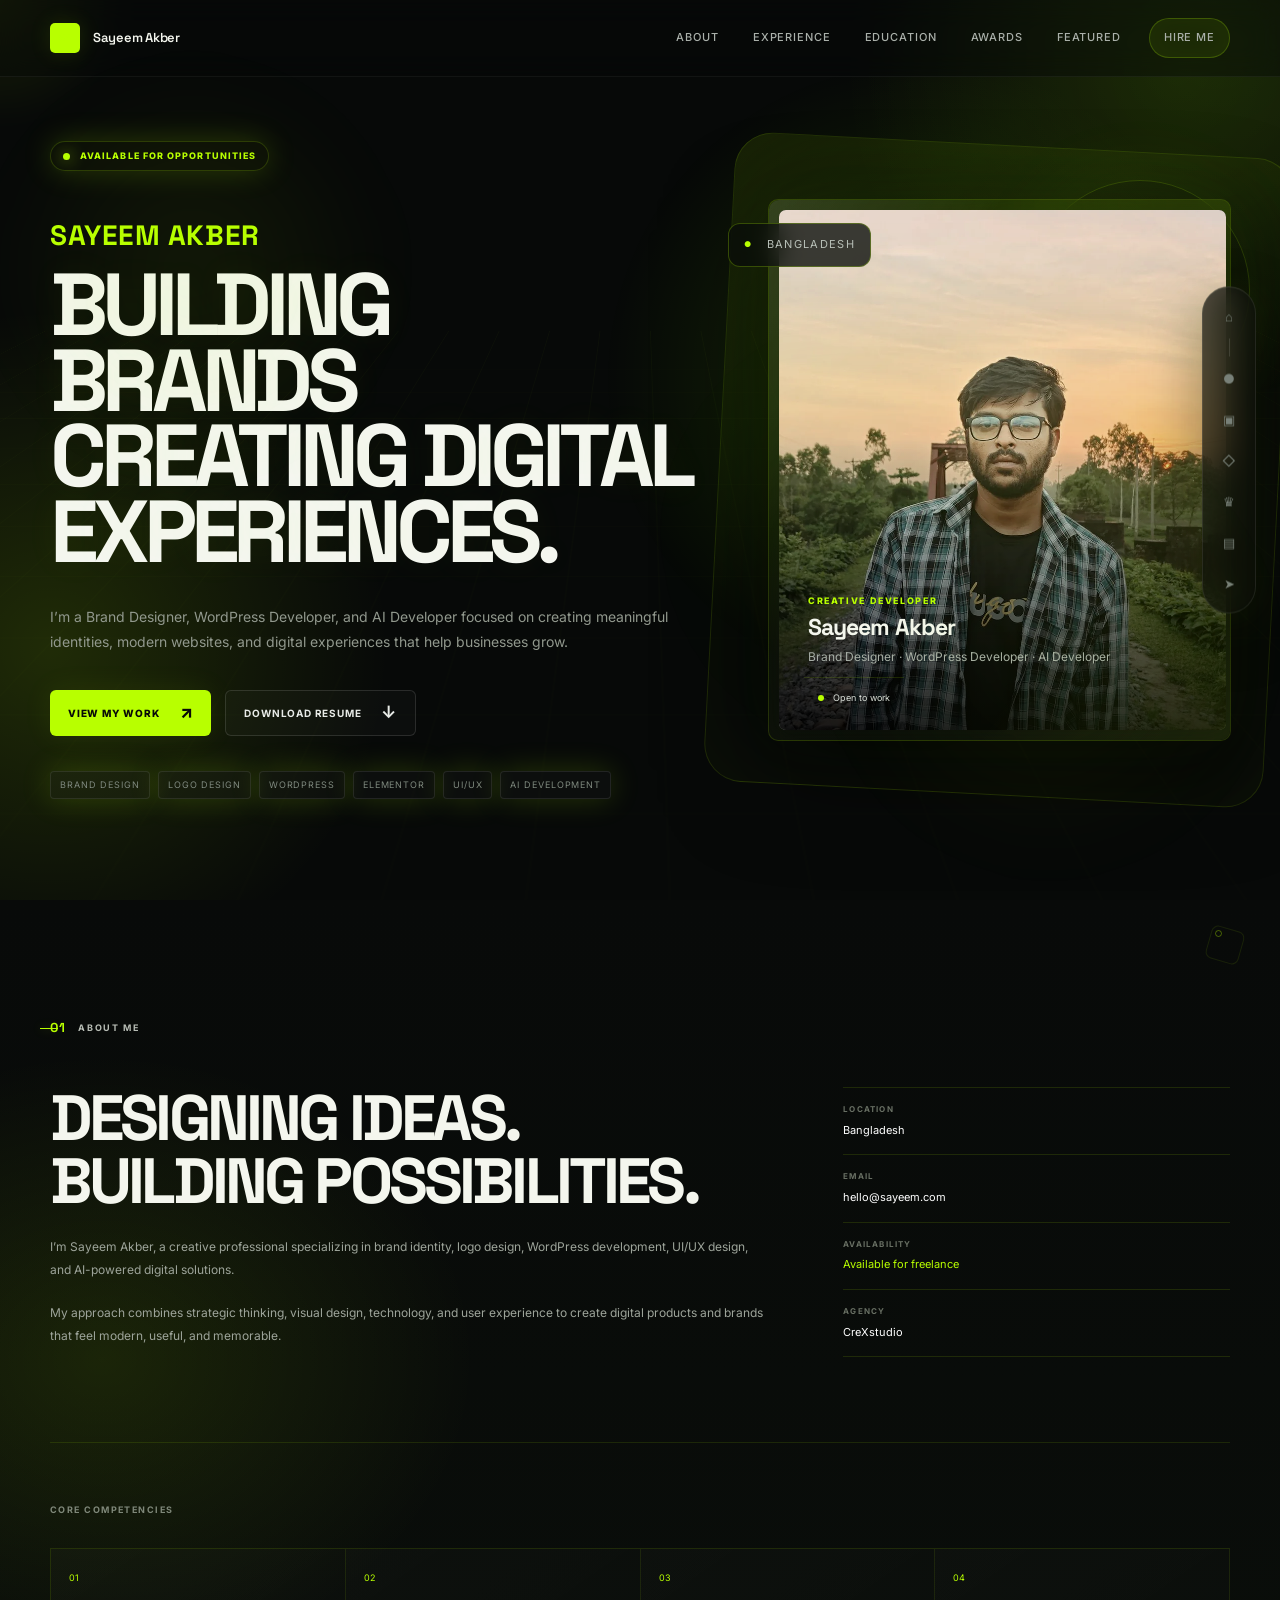
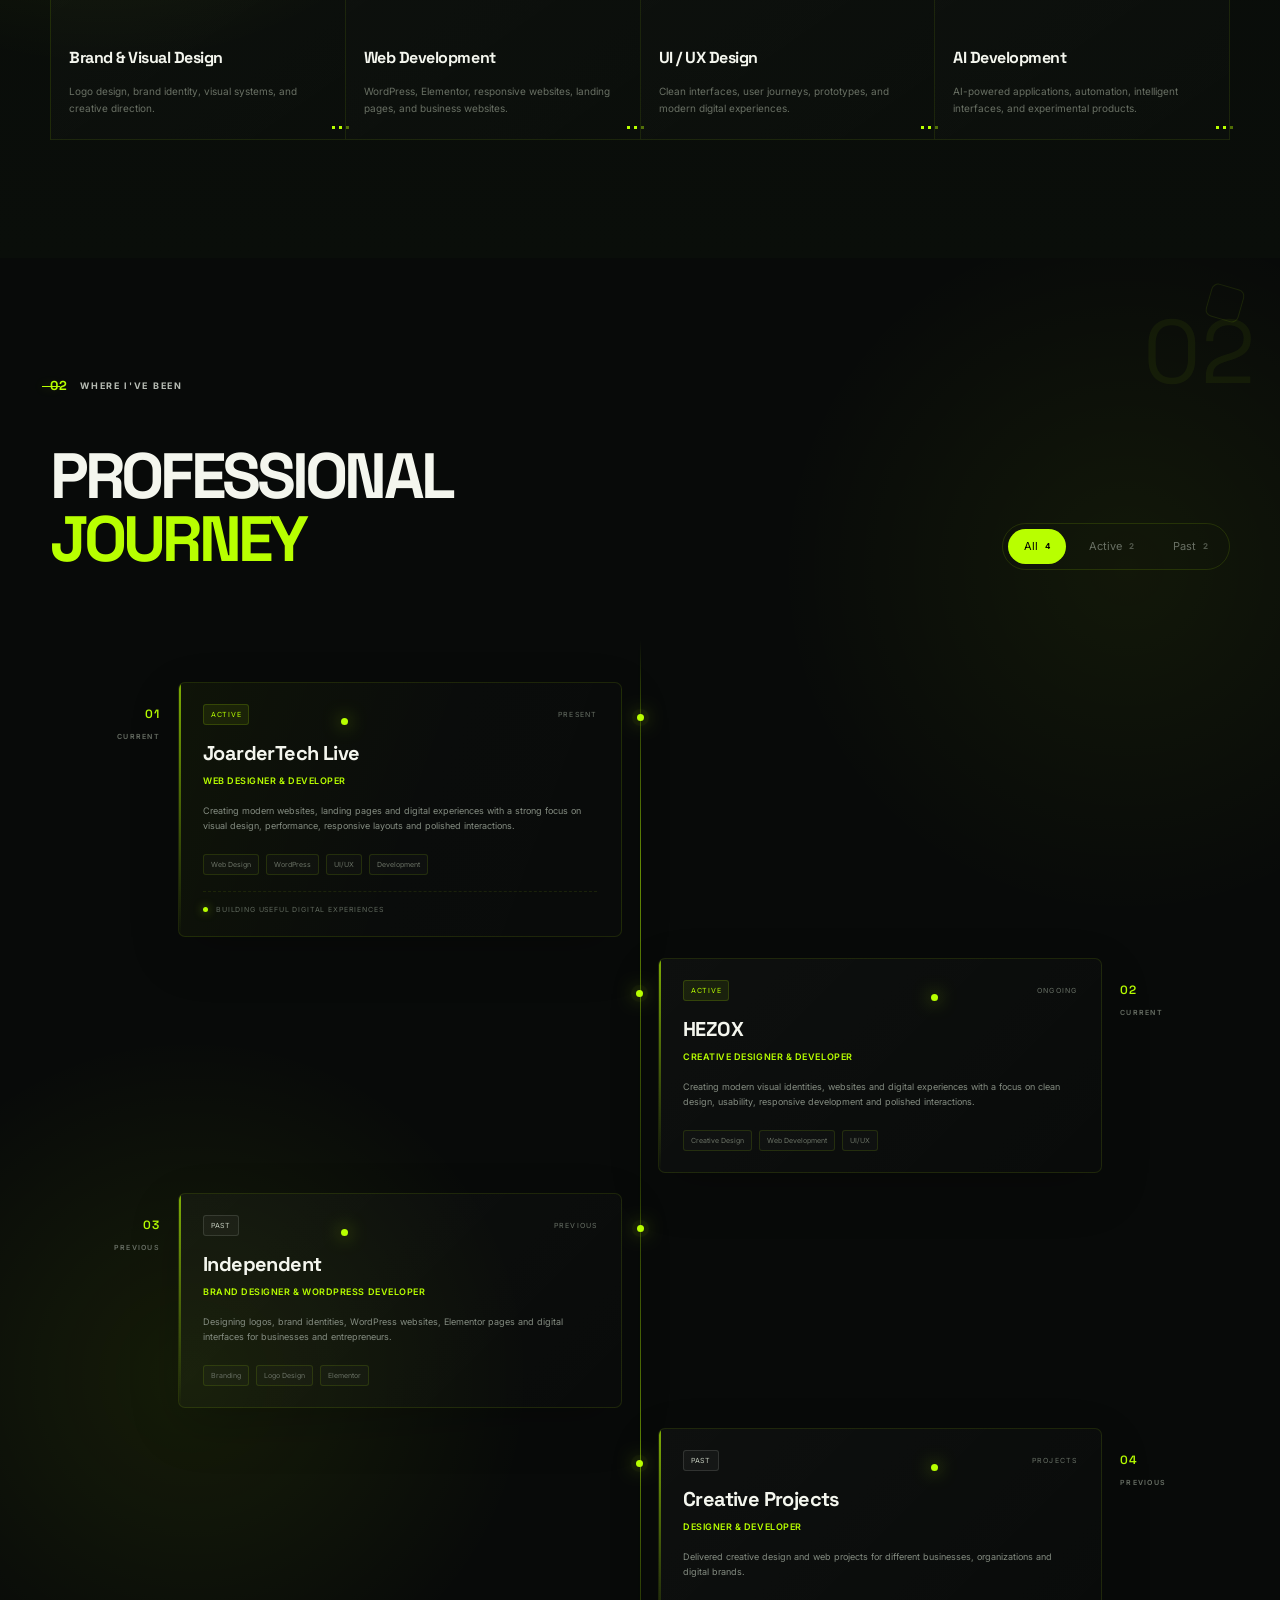
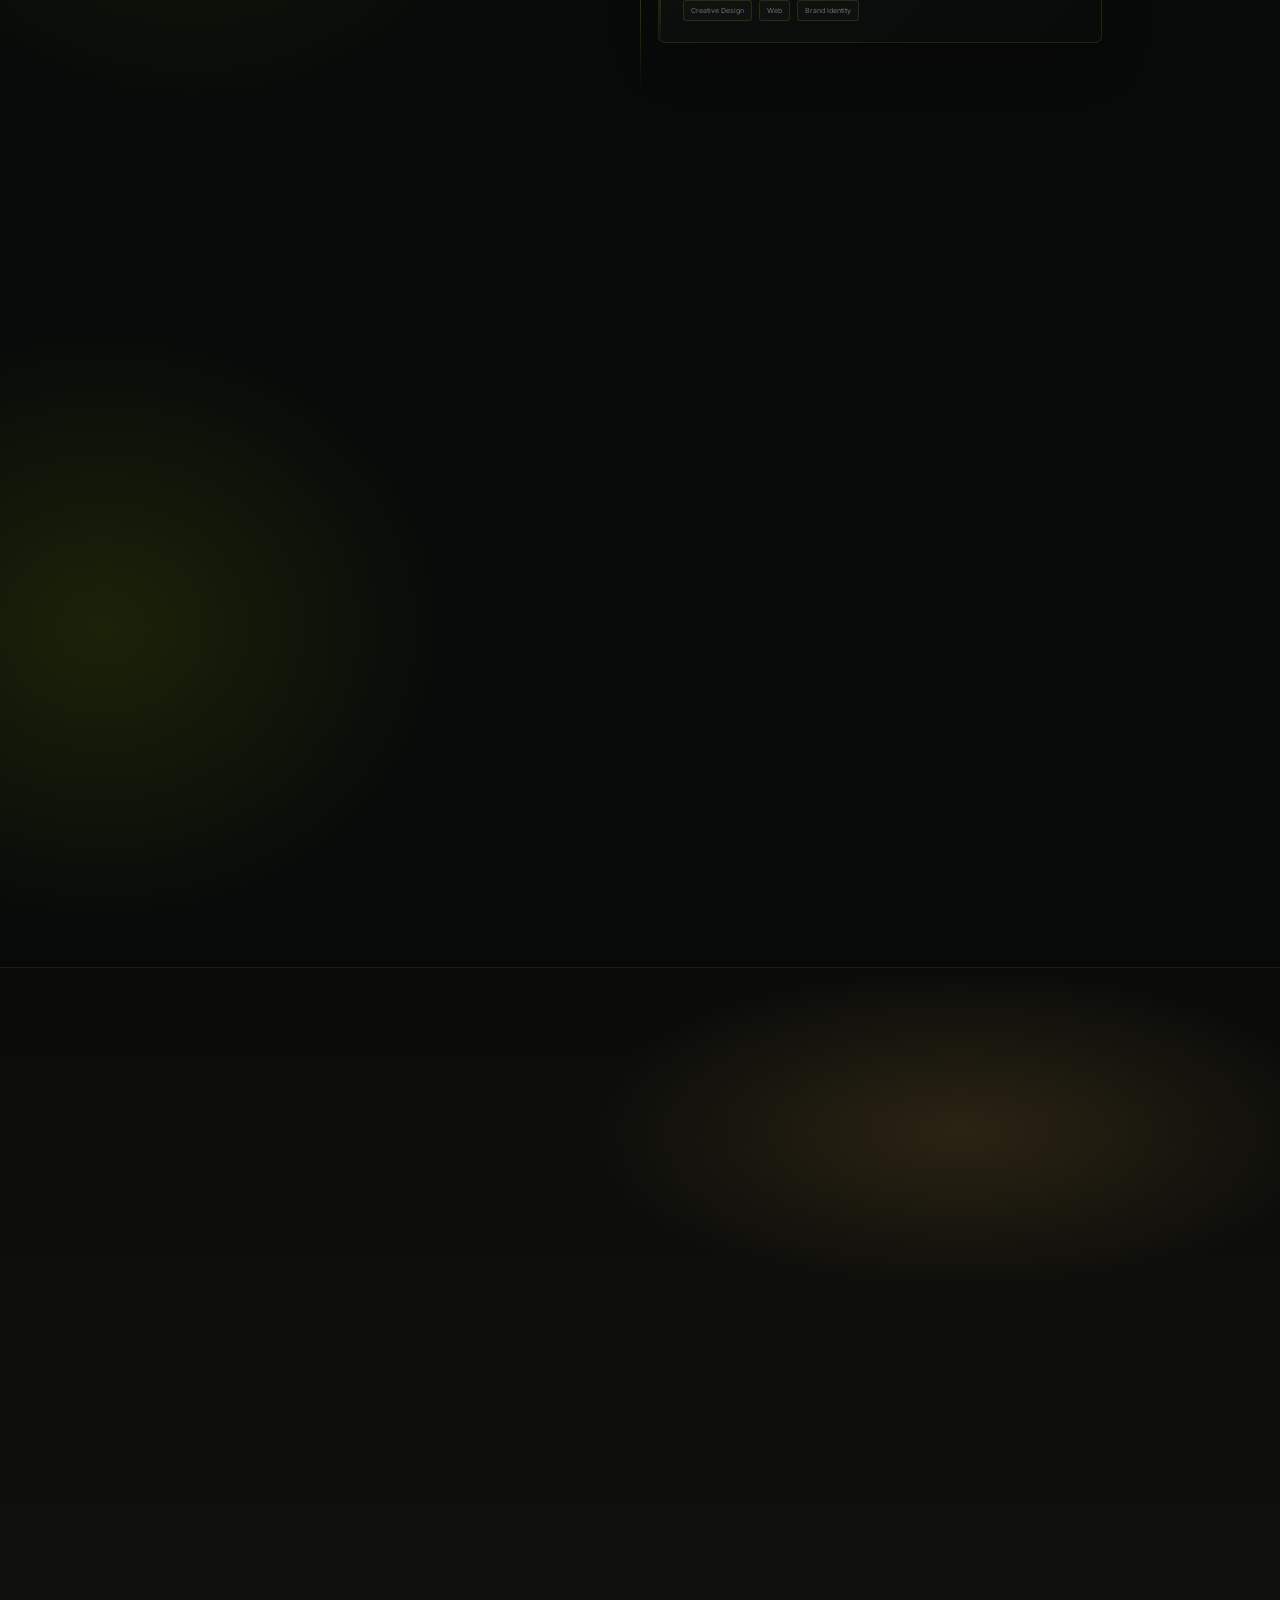
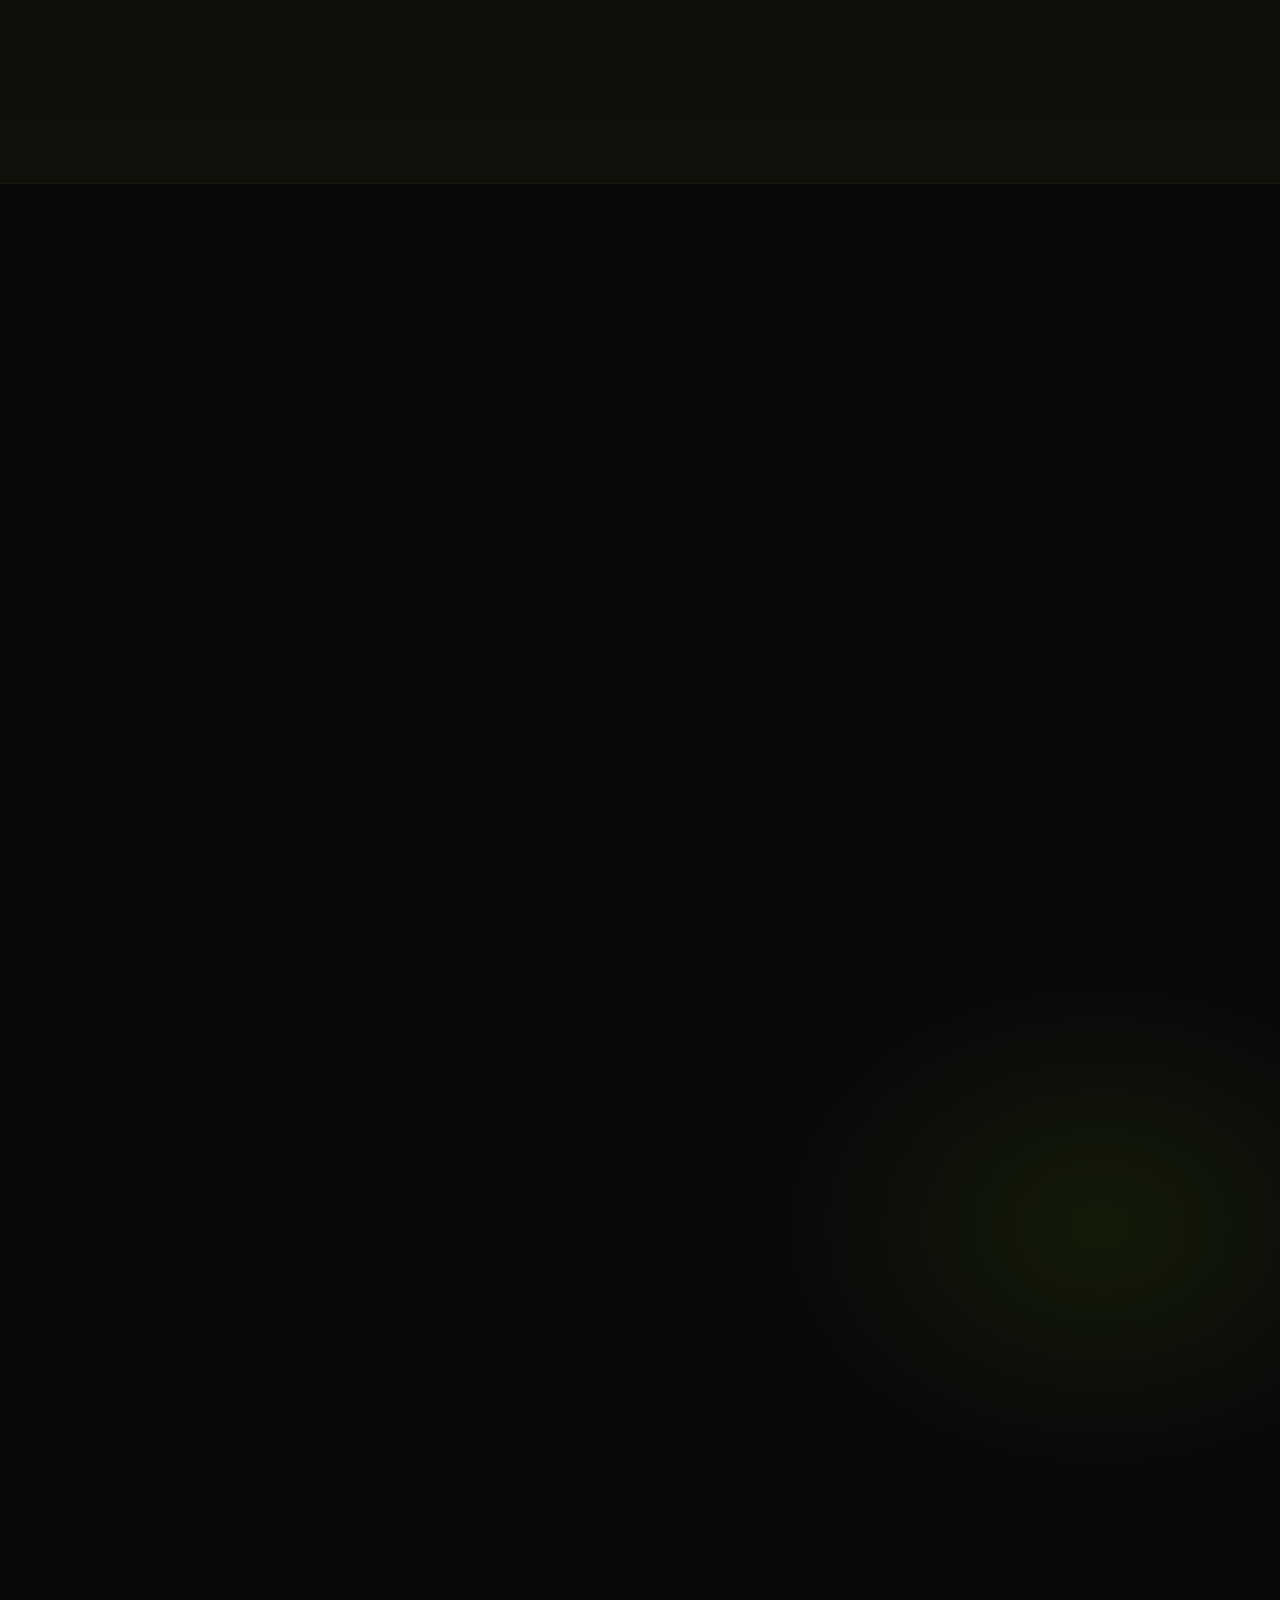
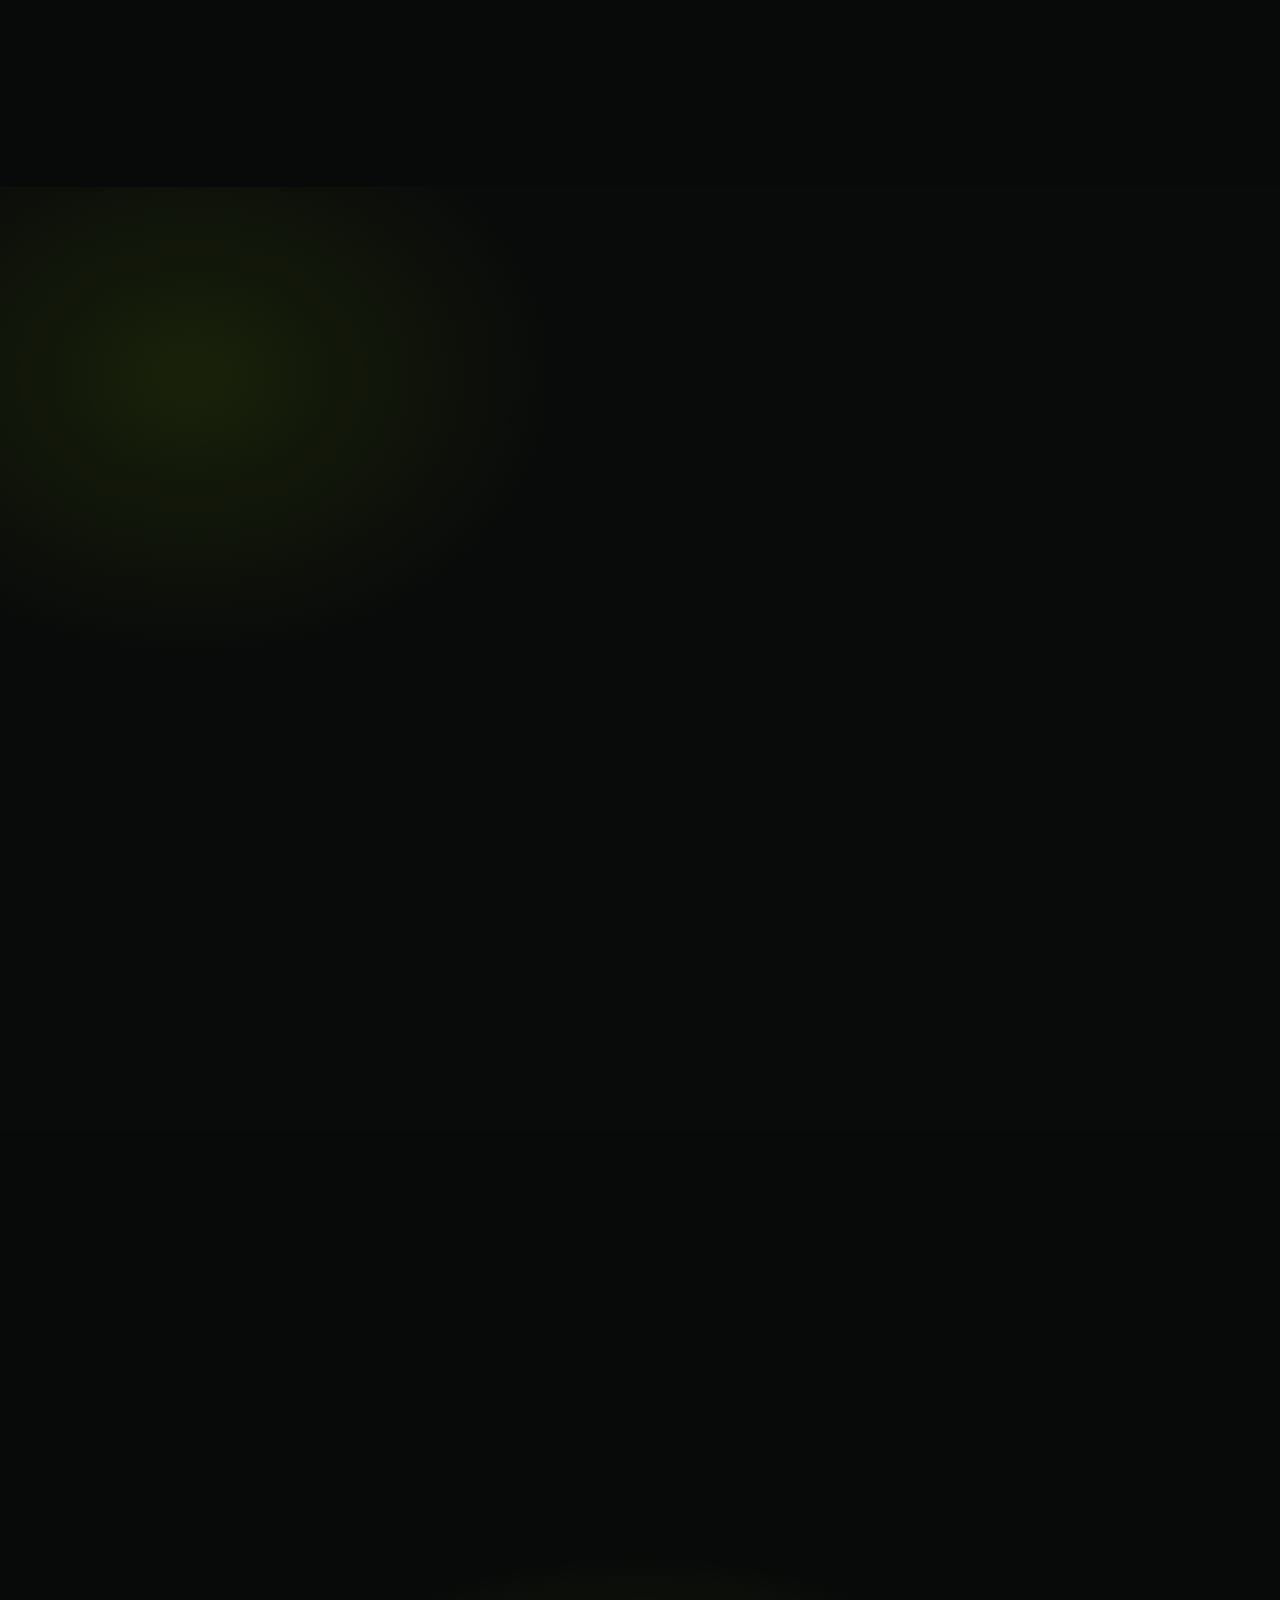
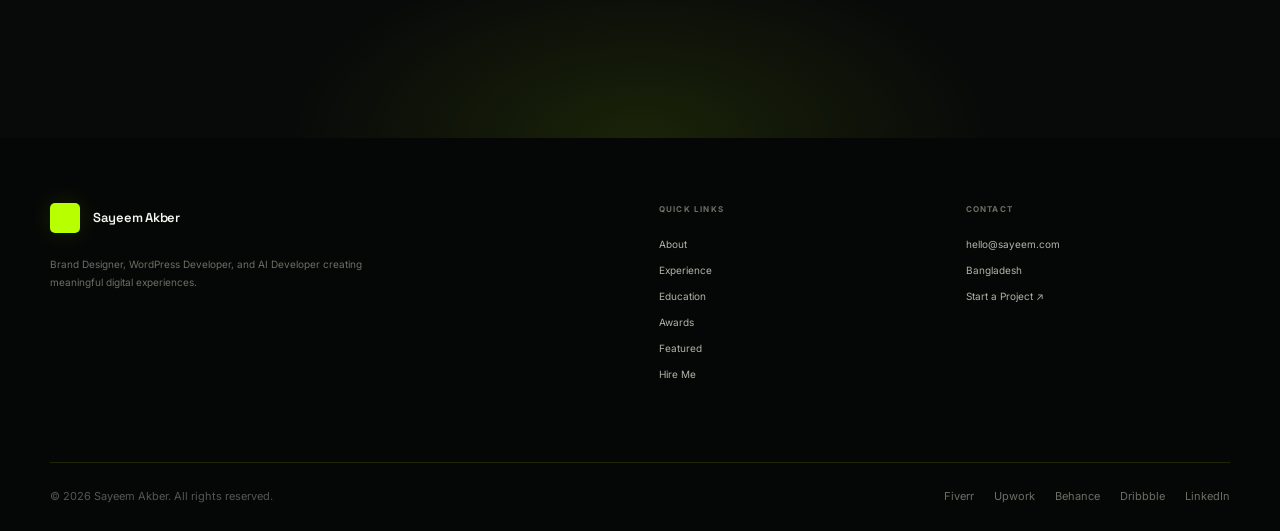
==== commit cca99fa1: "Add files via upload" ====
--- a/index.html
+++ b/index.html
@@ -211,7 +211,7 @@
 
 
                 <a
-                    href="./resume/Sayeem-Akber-Resume.pdf"
+                    href="./resume/Sayeem_Akber_Resume-1.pdf"
                     class="btn btn-secondary"
                     target="_blank"
                     rel="noopener"
